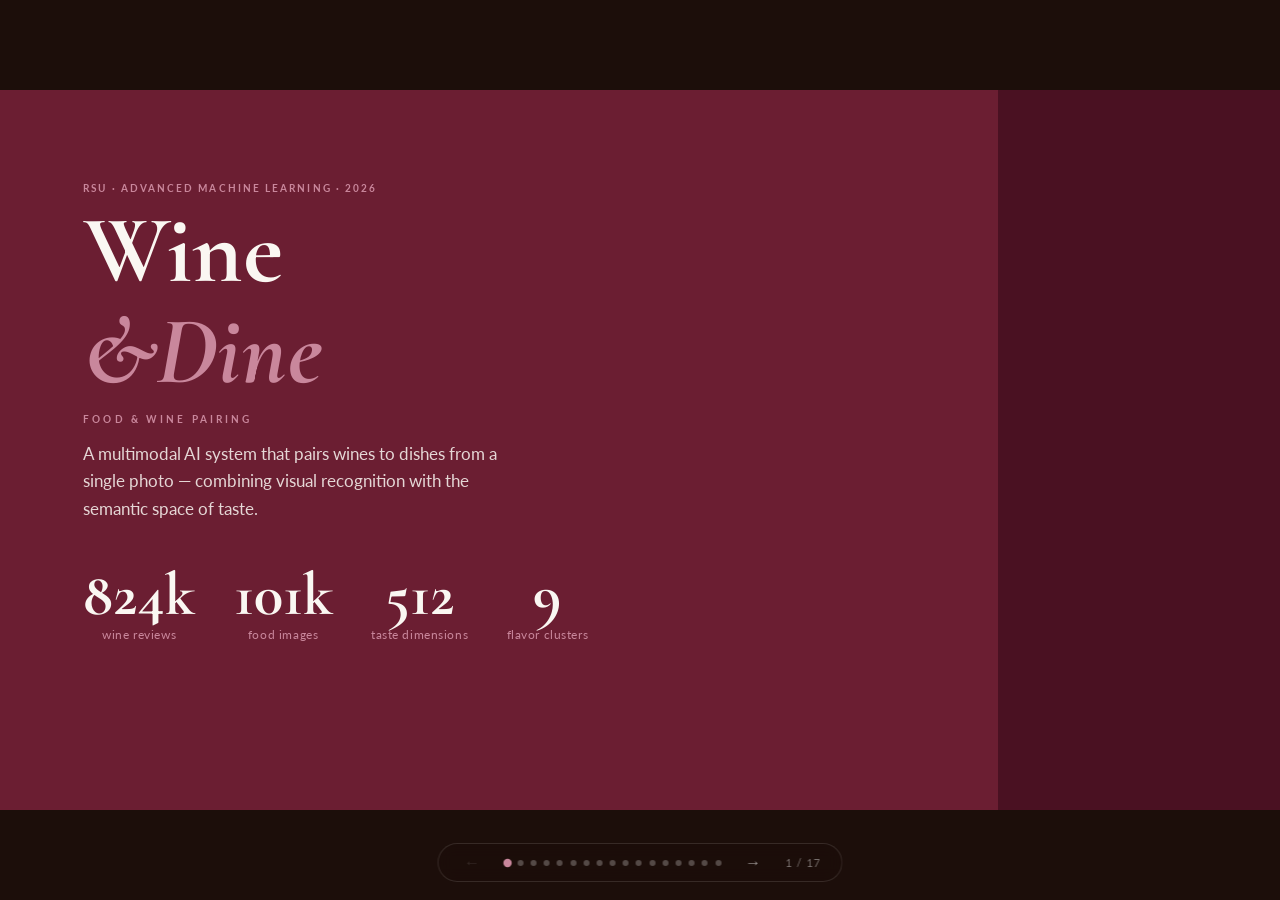
==== PPT/index.html @ 46371c9b "Slide 3: Food Flavor Table narrow bar on top, two main cards below" ====
<!DOCTYPE html>
<html lang="en">
<head>
<meta charset="UTF-8">
<meta name="viewport" content="width=device-width, initial-scale=1.0">
<title>Wine & Dine — RSU Advanced Machine Learning 2026</title>
<link rel="preconnect" href="https://fonts.googleapis.com">
<link href="https://fonts.googleapis.com/css2?family=Cormorant+Garamond:ital,wght@0,400;0,600;0,700;1,400;1,600&family=Cormorant+SC:wght@600&family=Lato:wght@300;400;700&display=swap" rel="stylesheet">
<style>
  *, *::before, *::after { box-sizing: border-box; margin: 0; padding: 0; }

  :root {
    --wine:      #6B1E32;
    --wine-mid:  #9B3A52;
    --wine-pale: #C9879C;
    --wine-deep: #4A1122;
    --cream:     #FAF7F2;
    --card:      #F0EBE4;
    --rule:      #DDD3CC;
    --dark-text: #1C0E0A;
    --muted:     #8C7B72;
    --light-text:#FAF7F2;
  }

  html, body {
    width: 100%; height: 100%; overflow: hidden;
    background: #1C0E0A;
    font-family: 'Lato', sans-serif;
  }

  /* ── DECK CONTAINER ─────────────────────────────────────────── */
  .deck {
    position: fixed;
    width: min(100vw, calc(100vh * 16 / 9));
    height: min(100vh, calc(100vw * 9 / 16));
    left: 50%;
    top: 50%;
    transform: translate(-50%, -50%);
    overflow: hidden;
    background: var(--cream);
  }

  /* ── SLIDES ─────────────────────────────────────────────────── */
  .slide {
    position: absolute;
    inset: 0;
    display: flex;
    flex-direction: column;
    justify-content: flex-start;
    padding: 4.5% 6.5% 10.5%;
    opacity: 0;
    transform: translateY(30px);
    transition: opacity 0.55s cubic-bezier(.4,0,.2,1), transform 0.55s cubic-bezier(.4,0,.2,1);
    pointer-events: none;
    overflow-x: hidden;
    overflow-y: auto;
    box-sizing: border-box;
  }

  /* Keep section breaks and cover-style slides vertically centered */
  #s0, #s4, #s7, #s11, #s12 { justify-content: center; }

  /* Hide scrollbars while preserving access to overflowing content */
  .slide::-webkit-scrollbar { width: 0; height: 0; }
  .slide { scrollbar-width: none; }
  .slide.active {
    opacity: 1;
    transform: translateY(0);
    pointer-events: auto;
  }
  .slide.exit {
    opacity: 0;
    transform: translateY(-30px);
    transition: opacity 0.35s ease, transform 0.35s ease;
  }

  .slide-light { background: var(--cream); }
  .slide-dark  { background: var(--wine); }
  .slide-deep  { background: var(--wine-deep); }

  /* ── OVERLINE ───────────────────────────────────────────────── */
  .overline {
    font-family: 'Lato', sans-serif;
    font-size: 0.65rem;
    font-weight: 700;
    letter-spacing: 0.2em;
    text-transform: uppercase;
    color: var(--wine-mid);
    margin-bottom: 0.7em;
  }
  .overline-dark { color: var(--wine-pale); }

  /* ── HEADINGS ───────────────────────────────────────────────── */
  .slide-title {
    font-family: 'Cormorant Garamond', serif;
    font-weight: 700;
    font-size: clamp(2rem, 4.5vw, 3.4rem);
    line-height: 1.15;
    color: var(--dark-text);
    margin-bottom: 0.5em;
  }
  .slide-title-light { color: var(--light-text); }

  .slide-title em {
    font-style: italic;
    color: var(--wine-mid);
  }
  .slide-title-light em { color: var(--wine-pale); }

  /* ── DIVIDER ────────────────────────────────────────────────── */
  .rule {
    width: 100%; height: 1px;
    background: var(--rule);
    margin: 0.8em 0 1.1em;
  }
  .rule-dark { background: rgba(255,255,255,.15); }

  /* ── BODY TEXT ──────────────────────────────────────────────── */
  .body-text {
    font-size: clamp(0.85rem, 1.4vw, 1.05rem);
    line-height: 1.65;
    color: var(--dark-text);
    max-width: 72ch;
  }
  .body-text-light { color: rgba(250,247,242,.85); }
  .body-muted { color: var(--muted); }

  /* ── CARD GRID ──────────────────────────────────────────────── */
  .grid-2 { display: grid; grid-template-columns: 1fr 1fr; gap: 1.5vw; margin-top: 1em; align-items: stretch; }
  .grid-3 { display: grid; grid-template-columns: 1fr 1fr 1fr; gap: 1.2vw; margin-top: 1em; align-items: stretch; }

  .card {
    background: var(--card);
    border: 1px solid var(--rule);
    border-radius: 4px;
    padding: 1.4em 1.5em;
    height: 100%;
  }
  .card-dark {
    background: rgba(255,255,255,.07);
    border: 1px solid rgba(255,255,255,.15);
    border-radius: 4px;
    padding: 1.4em 1.5em;
    height: 100%;
  }

  .card-label {
    font-family: 'Lato', sans-serif;
    font-size: 0.6rem;
    font-weight: 700;
    letter-spacing: 0.2em;
    text-transform: uppercase;
    color: var(--wine-mid);
    margin-bottom: 0.55em;
  }
  .card-label-dark { color: var(--wine-pale); }

  .card-heading {
    font-family: 'Cormorant Garamond', serif;
    font-size: clamp(1.1rem, 2vw, 1.5rem);
    font-weight: 600;
    color: var(--dark-text);
    line-height: 1.25;
    margin-bottom: 0.4em;
  }

  .card-body {
    font-size: clamp(0.78rem, 1.15vw, 0.92rem);
    color: var(--muted);
    line-height: 1.55;
  }

  /* ── BIG STATS ──────────────────────────────────────────────── */
  .stat-row { display: flex; gap: 3vw; margin-top: 1em; align-items: flex-start; }
  .stat-block { text-align: center; }
  .stat-num {
    font-family: 'Cormorant Garamond', serif;
    font-size: clamp(2rem, 5vw, 3.8rem);
    font-weight: 700;
    color: var(--wine);
    line-height: 1;
  }
  .stat-num-light { color: var(--light-text); }
  .stat-label {
    font-size: 0.72rem;
    color: var(--muted);
    margin-top: 0.25em;
    letter-spacing: 0.05em;
  }
  .stat-label-light { color: var(--wine-pale); }

  /* ── MODEL ROWS ─────────────────────────────────────────────── */
  .model-row {
    display: flex;
    align-items: center;
    gap: 1em;
    padding: 0.8em 1.2em;
    background: var(--card);
    border: 1px solid var(--rule);
    border-radius: 3px;
    margin-bottom: 0.5em;
  }
  .model-row.highlight {
    border-left: 3px solid var(--wine);
  }
  .model-name { font-size: 0.9rem; font-weight: 700; color: var(--dark-text); flex: 1; }
  .model-desc { font-size: 0.78rem; color: var(--muted); flex: 2; }
  .model-acc  {
    font-family: 'Cormorant Garamond', serif;
    font-size: 1.8rem;
    font-weight: 700;
    color: var(--muted);
    white-space: nowrap;
    min-width: 5rem;
    text-align: right;
  }
  .model-acc.good { color: var(--wine); }

  /* ── AXIS TABLE ─────────────────────────────────────────────── */
  .axis-table { width: 100%; border-collapse: collapse; margin-top: 0.8em; }
  .axis-table th {
    font-size: 0.6rem; font-weight: 700;
    letter-spacing: 0.18em; text-transform: uppercase;
    color: var(--muted); text-align: left;
    padding: 0 0.8em 0.5em 0;
    border-bottom: 1px solid var(--rule);
  }
  .axis-table td {
    padding: 0.38em 0.8em 0.38em 0;
    font-size: clamp(0.72rem, 1.1vw, 0.85rem);
    border-bottom: 1px solid rgba(221,211,204,.4);
    vertical-align: middle;
    color: var(--dark-text);
  }
  .axis-table td.code { font-weight: 700; color: var(--wine); font-family: 'Cormorant Garamond', serif; font-size: 1rem; }
  .axis-table td.cluster { color: var(--dark-text); }
  .axis-table td.adj { font-style: italic; color: var(--muted); }
  .axis-table td.desc { color: var(--muted); }

  /* ── FAILED APPROACHES ──────────────────────────────────────── */
  .fails-grid { display: grid; grid-template-columns: 1fr 1fr; gap: 0.6em 2em; margin-top: 1em; }
  .fail-item { display: flex; gap: 0.7em; align-items: flex-start; }
  .fail-num {
    flex-shrink: 0;
    width: 1.4em; height: 1.4em;
    border: 1px solid var(--rule);
    border-radius: 2px;
    display: flex; align-items: center; justify-content: center;
    font-size: 0.7rem; font-weight: 700;
    color: var(--wine-mid);
  }
  .fail-text .fail-title { font-size: 0.85rem; font-weight: 700; color: var(--dark-text); }
  .fail-text .fail-desc  { font-size: 0.75rem; color: var(--muted); line-height: 1.45; margin-top: 0.1em; }

  /* ── PIPELINE ───────────────────────────────────────────────── */
  .pipeline { display: flex; align-items: center; gap: 0; margin-top: 1.2em; flex-wrap: wrap; }
  .pipe-step {
    background: var(--card);
    border: 1px solid var(--rule);
    border-radius: 3px;
    padding: 0.75em 1em;
    text-align: center;
    flex: 1;
    min-width: 0;
  }
  .pipe-step .ps-label {
    font-size: 0.58rem; font-weight: 700; letter-spacing: 0.15em;
    text-transform: uppercase; color: var(--wine-mid);
    margin-bottom: 0.3em;
  }
  .pipe-step .ps-name {
    font-family: 'Cormorant Garamond', serif;
    font-size: clamp(0.85rem, 1.5vw, 1.1rem);
    font-weight: 600;
    color: var(--dark-text);
    line-height: 1.25;
  }
  .pipe-step .ps-detail {
    font-size: 0.68rem; color: var(--muted); margin-top: 0.25em; line-height: 1.4;
  }
  .pipe-arrow {
    flex-shrink: 0;
    color: var(--wine);
    font-size: 1.2rem;
    padding: 0 0.4em;
    opacity: 0.6;
  }

  /* ── RESULTS ────────────────────────────────────────────────── */
  .results-grid {
    display: grid;
    grid-template-columns: repeat(4, 1fr);
    gap: 1.2vw;
    margin-top: 1em;
  }
  .result-card {
    background: rgba(255,255,255,.07);
    border: 1px solid rgba(255,255,255,.15);
    border-radius: 4px;
    padding: 1.2em 1em;
    text-align: center;
  }
  .result-card .rc-num {
    font-family: 'Cormorant Garamond', serif;
    font-size: clamp(2rem, 4vw, 3rem);
    font-weight: 700;
    color: var(--light-text);
    line-height: 1;
  }
  .result-card .rc-label {
    font-size: 0.72rem;
    color: var(--wine-pale);
    margin-top: 0.4em;
    line-height: 1.4;
  }

  /* ── QUOTE ──────────────────────────────────────────────────── */
  .pull-quote {
    font-family: 'Cormorant Garamond', serif;
    font-size: clamp(1.4rem, 2.5vw, 2rem);
    font-weight: 400;
    font-style: italic;
    line-height: 1.45;
    color: var(--light-text);
    max-width: 32ch;
    margin-top: 1.2em;
  }
  .pull-quote span { color: var(--wine-pale); }

  /* ── NAV ────────────────────────────────────────────────────── */
  .nav {
    position: absolute;
    bottom: 2%;
    left: 50%;
    transform: translateX(-50%);
    display: flex;
    align-items: center;
    gap: 1.2em;
    z-index: 100;
    background: rgba(28,14,10,.55);
    backdrop-filter: blur(8px);
    border: 1px solid rgba(255,255,255,.12);
    border-radius: 40px;
    padding: 0.55em 1.3em;
  }
  .nav button {
    background: none; border: none; cursor: pointer;
    color: rgba(255,255,255,.55);
    font-size: 1rem; line-height: 1;
    transition: color 0.2s;
    padding: 0.1em 0.3em;
  }
  .nav button:hover { color: var(--wine-pale); }
  .nav button:disabled { opacity: 0.2; cursor: default; }

  .nav-dots { display: flex; gap: 0.45em; }
  .nav-dot {
    width: 6px; height: 6px;
    border-radius: 50%;
    background: rgba(255,255,255,.25);
    transition: background 0.3s, transform 0.3s;
    cursor: pointer;
  }
  .nav-dot.active {
    background: var(--wine-pale);
    transform: scale(1.4);
  }

  .slide-counter {
    font-family: 'Lato', sans-serif;
    font-size: 0.68rem;
    color: rgba(255,255,255,.4);
    letter-spacing: 0.1em;
    min-width: 3em;
    text-align: center;
  }

  /* ── COVER DECORATIONS ──────────────────────────────────────── */
  .cover-deco {
    position: absolute;
    top: 0; right: 0;
    width: 22%;
    height: 100%;
    background: var(--wine-deep);
    z-index: 0;
  }
  .cover-content { position: relative; z-index: 1; }


  .section-break {
    position: absolute;
    left: 0; top: 0;
    width: 4px;
    height: 100%;
    background: var(--wine-pale);
    opacity: 0.4;
  }

  /* ── COLLAPSE VIZ ───────────────────────────────────────────── */
  .collapse-viz {
    display: flex;
    align-items: flex-end;
    gap: 3px;
    height: 3.5em;
    margin-top: 0.6em;
  }
  .collapse-bar {
    width: 12px;
    background: var(--rule);
    border-radius: 2px 2px 0 0;
    transition: height 0.5s ease;
  }
  .collapse-bar.same { background: var(--wine); height: 100%; }

  /* ── UTILITY ────────────────────────────────────────────────── */
  .flex-row  { display: flex; gap: 2vw; align-items: flex-start; }
  .col-half  { flex: 1; min-width: 0; }
  .col-wide  { flex: 1.4; min-width: 0; }
  .col-narrow{ flex: 0.8; min-width: 0; }
  .v-divider { width: 1px; background: var(--rule); align-self: stretch; flex-shrink: 0; }
  .mt-sm { margin-top: 0.5em; }
  .mt-md { margin-top: 1em; }
  .italic { font-style: italic; }
  .wine-text { color: var(--wine); }
  .wine-text-pale { color: var(--wine-pale); }

  /* ── ATTENTION HIGHLIGHT (for heatmap slide) ─────────────────── */
  .attention-demo {
    font-family: 'Cormorant Garamond', serif;
    font-size: clamp(1rem, 1.8vw, 1.35rem);
    line-height: 2;
    margin-top: 0.8em;
  }
  .attn-word {
    display: inline-block;
    padding: 0.1em 0.3em;
    border-radius: 2px;
    margin: 0 1px;
  }
  .attn-high  { background: rgba(107,30,50,.22); color: var(--wine); font-weight: 700; }
  .attn-mid   { background: rgba(107,30,50,.1);  color: var(--dark-text); }
  .attn-low   { color: var(--muted); }
</style>
</head>
<body>
<div class="deck" id="deck">

  <!-- ── SECTION INDICATOR ─────────────────────────────────────── -->
  <!-- ─────────────────────────────────────────────────────────── -->
  <!-- SLIDE 1: COVER -->
  <!-- ─────────────────────────────────────────────────────────── -->
  <div class="slide slide-dark active" id="s0">
    <div class="cover-deco"></div>
    <div class="cover-content">
      <div class="overline overline-dark">RSU · Advanced Machine Learning · 2026</div>
      <div class="slide-title slide-title-light" style="font-size:clamp(3rem,8vw,6rem); margin-bottom:0; line-height:1.05;">
        Wine<br><em>&amp;Dine</em>
      </div>
      <div class="overline overline-dark" style="letter-spacing:.3em; margin-top:1em; margin-bottom:1.4em;">
        FOOD &amp; WINE PAIRING
      </div>
      <p class="body-text body-text-light" style="max-width:45ch; font-size:clamp(.9rem,1.4vw,1.05rem); margin-bottom:2.5em;">
        A multimodal AI system that pairs wines to dishes from a single photo — combining visual recognition with the semantic space of taste.
      </p>
      <div class="stat-row" style="margin-top:0;">
        <div class="stat-block">
          <div class="stat-num stat-num-light">824k</div>
          <div class="stat-label stat-label-light">wine reviews</div>
        </div>
        <div class="stat-block">
          <div class="stat-num stat-num-light">101k</div>
          <div class="stat-label stat-label-light">food images</div>
        </div>
        <div class="stat-block">
          <div class="stat-num stat-num-light">512</div>
          <div class="stat-label stat-label-light">taste dimensions</div>
        </div>
        <div class="stat-block">
          <div class="stat-num stat-num-light">9</div>
          <div class="stat-label stat-label-light">flavor clusters</div>
        </div>
      </div>
    </div>
  </div>

  <!-- ─────────────────────────────────────────────────────────── -->
  <!-- SLIDE 2: THE PROBLEM -->
  <!-- ─────────────────────────────────────────────────────────── -->
  <div class="slide slide-light" id="s1">
    <div class="overline">01 · The Problem</div>
    <div class="slide-title" style="font-size:clamp(2.2rem,5vw,3.6rem); margin-bottom:0.6em;">You know what you're eating.<br><em>But what do you drink with it?</em></div>
    <div class="rule"></div>
    <p class="body-text" style="margin-bottom:1.8em; max-width:72ch; font-size:clamp(0.95rem,1.55vw,1.15rem);">
      You're at a restaurant. There's a dish you love. The wine list has forty options and none of them mean anything to you. You pick something vaguely familiar, hope for the best, and move on.
    </p>
    <div class="grid-3" style="max-width:1050px; gap:1.6vw;">
      <div class="card">
        <div class="card-label">The situation</div>
        <div class="card-heading" style="font-size:clamp(1rem,1.8vw,1.3rem); margin:.3em 0 .7em; color:var(--dark-text);">Wine pairing feels like a skill you either have — or don't.</div>
        <p class="card-body" style="margin-top:.7em; font-size:clamp(0.82rem,1.3vw,0.98rem);">Most people don't feel confident choosing wine to match food. The knowledge gap is real, and it's intimidating.</p>
      </div>
      <div class="card">
        <div class="card-label">The current options</div>
        <div class="card-heading" style="font-size:clamp(1rem,1.8vw,1.3rem); margin:.3em 0 .7em; color:var(--dark-text);">Ask the sommelier. Google it. Or just order the house wine.</div>
        <p class="card-body" style="margin-top:.7em; font-size:clamp(0.82rem,1.3vw,0.98rem);">None of these start from what actually matters — what the food tastes like, right now, on your plate.</p>
      </div>
      <div class="card" style="border-left:2px solid var(--wine);">
        <div class="card-label" style="color:var(--wine);">The idea</div>
        <div class="card-heading" style="font-size:clamp(1rem,1.8vw,1.3rem); margin:.3em 0 .7em; color:var(--dark-text);">What if the only thing you needed was a photo?</div>
        <p class="card-body" style="margin-top:.7em; font-size:clamp(0.82rem,1.3vw,0.98rem);">Wine &amp; Dine removes the gap entirely. Photograph your dish. The system does the rest — no wine knowledge required.</p>
      </div>
    </div>
  </div>

  <!-- ─────────────────────────────────────────────────────────── -->
  <!-- SLIDE 3: THE DATASETS -->
  <!-- ─────────────────────────────────────────────────────────── -->
  <div class="slide slide-light" id="s2" style="justify-content:center; padding:5% 7%;">
    <div class="overline">02 · The Data</div>
    <div class="slide-title" style="font-size:clamp(1.9rem,3.4vw,2.8rem); margin-bottom:0.5em;">Three datasets — two sourced, one built.</div>
    <div class="rule" style="margin:0 0 1.2em;"></div>

    <!-- Food Flavor Table — narrow, full width, compact -->
    <div style="display:flex; align-items:center; gap:2.5em; padding:.75em 1.6em; margin-bottom:1.4em; background:linear-gradient(135deg, rgba(107,30,50,.06) 0%, var(--card) 100%); border-left:3px solid var(--wine); border-radius:2px; box-shadow:0 1px 5px rgba(28,14,10,.06);">
      <div style="flex-shrink:0;">
        <div class="card-label">Constructed · LLM-generated</div>
        <div style="font-family:'Cormorant Garamond',serif; font-size:clamp(1rem,1.6vw,1.15rem); font-weight:600; color:var(--dark-text); margin:.15em 0 .5em;">Food Flavor Table</div>
        <div style="display:flex; gap:2em;">
          <div class="stat-block"><div class="stat-num" style="font-size:clamp(1.6rem,2.4vw,2rem); color:var(--wine);">101</div><div class="stat-label">food entries</div></div>
          <div class="stat-block"><div class="stat-num" style="font-size:clamp(1.6rem,2.4vw,2rem); color:var(--wine);">3</div><div class="stat-label">descriptions each</div></div>
        </div>
      </div>
      <div style="width:1px; background:var(--rule); align-self:stretch; flex-shrink:0;"></div>
      <p class="card-body" style="font-size:clamp(0.82rem,1.2vw,0.95rem); line-height:1.6; margin:0;">For each food: its dominant taste, underlying hidden notes, and a contrasting pairing suggestion — written in sensory language matching wine review vocabulary.</p>
    </div>

    <!-- Two main dataset cards -->
    <div style="display:grid; grid-template-columns:1fr 1fr; gap:1.4em;">
      <div class="card" style="padding:1.6em 1.8em; display:flex; flex-direction:column; gap:.6em; background:linear-gradient(135deg, var(--card) 0%, rgba(240,235,228,.5) 100%); box-shadow:0 2px 8px rgba(28,14,10,.08);">
        <div class="card-label">Food-101</div>
        <div class="card-heading" style="font-size:clamp(1rem,1.7vw,1.2rem);">101 food categories · 1,000 images each</div>
        <div style="display:flex; gap:2.2em;">
          <div class="stat-block"><div class="stat-num" style="font-size:clamp(1.8rem,2.8vw,2.2rem); color:var(--wine);">101k</div><div class="stat-label">images</div></div>
          <div class="stat-block"><div class="stat-num" style="font-size:clamp(1.8rem,2.8vw,2.2rem); color:var(--wine);">101</div><div class="stat-label">classes</div></div>
          <div class="stat-block"><div class="stat-num" style="font-size:clamp(1.8rem,2.8vw,2.2rem); color:var(--wine);">1k</div><div class="stat-label">per class</div></div>
        </div>
        <p class="card-body" style="font-size:clamp(0.82rem,1.2vw,0.95rem);">Real food photographs — pizza, sushi, cheesecake, dumplings. Perfectly balanced, well-established benchmark.</p>
      </div>
      <div class="card" style="padding:1.6em 1.8em; display:flex; flex-direction:column; gap:.6em; background:linear-gradient(135deg, var(--card) 0%, rgba(240,235,228,.5) 100%); box-shadow:0 2px 8px rgba(28,14,10,.08);">
        <div class="card-label">WineSensed · NeurIPS 2023 · Vivino</div>
        <div class="card-heading" style="font-size:clamp(1rem,1.7vw,1.2rem);">824,000 real wine reviews</div>
        <div style="display:flex; gap:2.2em;">
          <div class="stat-block"><div class="stat-num" style="font-size:clamp(1.8rem,2.8vw,2.2rem); color:var(--wine);">824k</div><div class="stat-label">reviews</div></div>
          <div class="stat-block"><div class="stat-num" style="font-size:clamp(1.8rem,2.8vw,2.2rem); color:var(--wine);">357</div><div class="stat-label">MB</div></div>
          <div class="stat-block"><div class="stat-num" style="font-size:clamp(1.8rem,2.8vw,2.2rem); color:var(--wine);">15</div><div class="stat-label">grapes</div></div>
        </div>
        <p class="card-body" style="font-size:clamp(0.82rem,1.2vw,0.95rem);">Tasting notes by real Vivino users. Each review includes grape variety, wine name, country, and rating.</p>
      </div>
    </div>
  </div>


  <!-- ─────────────────────────────────────────────────────────── -->
  <!-- SLIDE 4a: EDA PART 1 -->
  <!-- ─────────────────────────────────────────────────────────── -->
  <div class="slide slide-light" id="s3-eda" style="justify-content:flex-start; padding-top:5%;">
    <div class="overline">03 · Exploratory Data Analysis</div>
    <div class="slide-title" style="font-size:clamp(1.6rem,2.8vw,2.2rem); margin-bottom:.2em;">What the reviews revealed — part 1.</div>
    <div class="rule" style="margin-bottom:.6em;"></div>
    <p style="font-size:.72rem; color:var(--muted); font-style:italic; margin-bottom:.7em; max-width:1100px;">Food-101 — no surprises. Perfectly balanced, 1,000 images per class. Nothing required us to change approach.</p>

    <div style="display:grid; grid-template-columns:1fr 1fr; gap:.8em; max-width:1100px; flex:1;">

      <div onclick="openModal('modal-imbalance')" style="cursor:pointer; background:var(--card); border:1px solid var(--rule); border-radius:4px; padding:.8em 1.1em; transition:box-shadow .2s, border-color .2s; position:relative; display:flex; flex-direction:column;" onmouseenter="this.style.boxShadow='0 4px 18px rgba(107,30,50,.15)'; this.style.borderColor='var(--wine-pale)';" onmouseleave="this.style.boxShadow=''; this.style.borderColor='var(--rule)';">
        <div style="font-size:.56rem; font-weight:700; letter-spacing:.16em; text-transform:uppercase; color:var(--wine-mid); margin-bottom:.45em;">Some grapes dominate the dataset</div>
        <div style="display:flex; align-items:flex-end; gap:4px; flex:1; padding-top:1.2em;">
          <div style="flex:1; background:var(--wine); height:100%; border-radius:2px 2px 0 0;"></div>
          <div style="flex:1; background:var(--wine); height:85%; border-radius:2px 2px 0 0; opacity:.88;"></div>
          <div style="flex:1; background:var(--wine); height:60%; border-radius:2px 2px 0 0; opacity:.72;"></div>
          <div style="flex:1; background:var(--wine); height:48%; border-radius:2px 2px 0 0; opacity:.60;"></div>
          <div style="flex:1; background:var(--wine); height:38%; border-radius:2px 2px 0 0; opacity:.50;"></div>
          <div style="flex:1; background:var(--wine); height:29%; border-radius:2px 2px 0 0; opacity:.42;"></div>
          <div style="flex:1; background:var(--wine); height:22%; border-radius:2px 2px 0 0; opacity:.35;"></div>
          <div style="flex:1; background:var(--wine); height:16%; border-radius:2px 2px 0 0; opacity:.28;"></div>
          <div style="flex:1; background:var(--wine); height:12%; border-radius:2px 2px 0 0; opacity:.23;"></div>
          <div style="flex:1; background:var(--wine); height:8%;  border-radius:2px 2px 0 0; opacity:.20;"></div>
          <div style="flex:1; background:var(--wine); height:6%;  border-radius:2px 2px 0 0; opacity:.17;"></div>
          <div style="flex:1; background:var(--wine); height:4%;  border-radius:2px 2px 0 0; opacity:.15;"></div>
          <div style="flex:1; background:var(--wine); height:3%;  border-radius:2px 2px 0 0; opacity:.13;"></div>
          <div style="flex:1; background:var(--wine); height:2%;  border-radius:2px 2px 0 0; opacity:.11;"></div>
          <div style="flex:1; background:var(--wine); height:1.5%;border-radius:2px 2px 0 0; opacity:.09;"></div>
        </div>
        <div style="display:flex; justify-content:space-between; margin-top:.3em; margin-bottom:.3em;"><span style="font-size:.6rem; color:var(--muted);">Cab. Sauvignon</span><span style="font-size:.6rem; color:var(--muted);">15 varieties</span><span style="font-size:.6rem; color:var(--muted);">Viognier</span></div>
        <p style="font-size:.72rem; color:var(--muted); line-height:1.4; padding-bottom:1.2em;">Imbalance ratio over 3x — corrected with weighted loss during training.</p>
        <div style="position:absolute; bottom:.5em; right:.8em; font-size:.56rem; color:var(--wine-pale); font-weight:700;">↗ expand</div>
      </div>

      <div onclick="openModal('modal-wordcloud')" style="cursor:pointer; background:var(--card); border:1px solid var(--rule); border-radius:4px; padding:.8em 1.1em; transition:box-shadow .2s, border-color .2s; position:relative; display:flex; flex-direction:column;" onmouseenter="this.style.boxShadow='0 4px 18px rgba(107,30,50,.15)'; this.style.borderColor='var(--wine-pale)';" onmouseleave="this.style.boxShadow=''; this.style.borderColor='var(--rule)';">
        <div style="font-size:.56rem; font-weight:700; letter-spacing:.16em; text-transform:uppercase; color:var(--wine-mid); margin-bottom:.45em;">Each grape has its own taste vocabulary</div>
        <div style="display:grid; grid-template-columns:1fr 1fr; gap:.5em; flex:1;">
          <div style="background:var(--cream); border-radius:3px; padding:.55em .75em; overflow:hidden;">
            <div style="font-size:.52rem; font-weight:700; letter-spacing:.1em; color:var(--wine-mid); margin-bottom:.25em;">PINOT NOIR</div>
            <div style="font-family:'Cormorant Garamond',serif; display:flex; flex-wrap:wrap; align-content:space-between; gap:.1em .25em; height:calc(100% - 1.2em);">
              <span style="font-size:1.35rem;font-weight:700;color:#6B1E32;">cherry </span><span style="font-size:.72rem;color:#8C7B72;">silk </span><span style="font-size:1.1rem;font-weight:600;color:#9B3A52;">raspberry </span><span style="font-size:.65rem;color:#8C7B72;">earthy </span><span style="font-size:.88rem;color:#1C0E0A;">violet </span><span style="font-size:.6rem;color:#C9879C;">delicate </span><span style="font-size:.75rem;color:#1C0E0A;">strawberry </span><span style="font-size:.58rem;color:#8C7B72;">silky </span><span style="font-size:.68rem;color:#9B3A52;">spice </span><span style="font-size:.58rem;color:#8C7B72;">terroir</span>
            </div>
          </div>
          <div style="background:var(--cream); border-radius:3px; padding:.55em .75em; overflow:hidden;">
            <div style="font-size:.52rem; font-weight:700; letter-spacing:.1em; color:var(--wine-mid); margin-bottom:.25em;">CAB. SAUVIGNON</div>
            <div style="font-family:'Cormorant Garamond',serif; display:flex; flex-wrap:wrap; align-content:space-between; gap:.1em .25em; height:calc(100% - 1.2em);">
              <span style="font-size:1.35rem;font-weight:700;color:#6B1E32;">cassis </span><span style="font-size:.72rem;color:#8C7B72;">cedar </span><span style="font-size:1.1rem;font-weight:600;color:#1C0E0A;">tannin </span><span style="font-size:.65rem;color:#8C7B72;">firm </span><span style="font-size:.88rem;color:#9B3A52;">plum </span><span style="font-size:.6rem;color:#8C7B72;">tobacco </span><span style="font-size:.75rem;color:#6B1E32;">blackcurrant </span><span style="font-size:.58rem;color:#8C7B72;">bold </span><span style="font-size:.68rem;color:#1C0E0A;">graphite </span><span style="font-size:.58rem;color:#8C7B72;">grip</span>
            </div>
          </div>
          <div style="background:var(--cream); border-radius:3px; padding:.55em .75em; overflow:hidden;">
            <div style="font-size:.52rem; font-weight:700; letter-spacing:.1em; color:var(--wine-mid); margin-bottom:.25em;">CHARDONNAY</div>
            <div style="font-family:'Cormorant Garamond',serif; display:flex; flex-wrap:wrap; align-content:space-between; gap:.1em .25em; height:calc(100% - 1.2em);">
              <span style="font-size:1.35rem;font-weight:700;color:#6B1E32;">butter </span><span style="font-size:.72rem;color:#8C7B72;">oak </span><span style="font-size:1.1rem;font-weight:600;color:#9B3A52;">vanilla </span><span style="font-size:.65rem;color:#8C7B72;">apple </span><span style="font-size:.88rem;color:#1C0E0A;">tropical </span><span style="font-size:.6rem;color:#8C7B72;">creamy </span><span style="font-size:.75rem;color:#6B1E32;">citrus </span><span style="font-size:.58rem;color:#8C7B72;">toasty </span><span style="font-size:.68rem;color:#1C0E0A;">melon </span><span style="font-size:.58rem;color:#8C7B72;">brioche</span>
            </div>
          </div>
          <div style="background:var(--cream); border-radius:3px; padding:.55em .75em; overflow:hidden;">
            <div style="font-size:.52rem; font-weight:700; letter-spacing:.1em; color:var(--wine-mid); margin-bottom:.25em;">RIESLING</div>
            <div style="font-family:'Cormorant Garamond',serif; display:flex; flex-wrap:wrap; align-content:space-between; gap:.1em .25em; height:calc(100% - 1.2em);">
              <span style="font-size:1.35rem;font-weight:700;color:#6B1E32;">petrol </span><span style="font-size:.72rem;color:#8C7B72;">lime </span><span style="font-size:1.1rem;font-weight:600;color:#1C0E0A;">mineral </span><span style="font-size:.65rem;color:#8C7B72;">honey </span><span style="font-size:.88rem;color:#9B3A52;">floral </span><span style="font-size:.6rem;color:#8C7B72;">slate </span><span style="font-size:.75rem;color:#6B1E32;">apricot </span><span style="font-size:.58rem;color:#8C7B72;">racy </span><span style="font-size:.68rem;color:#1C0E0A;">off-dry </span><span style="font-size:.58rem;color:#8C7B72;">crisp</span>
            </div>
          </div>
        </div>
        <p style="font-size:.72rem; color:var(--muted); line-height:1.4; margin-top:.5em; padding-bottom:1.2em;">Consistent sensory vocabulary across 824k reviews — learnable patterns.</p>
        <div style="position:absolute; bottom:.5em; right:.8em; font-size:.56rem; color:var(--wine-pale); font-weight:700;">↗ expand</div>
      </div>

    </div>
  </div>

  <!-- ─────────────────────────────────────────────────────────── -->
  <!-- SLIDE 4b: EDA PART 2 -->
  <!-- ─────────────────────────────────────────────────────────── -->
  <div class="slide slide-light" id="s3-eda2" style="justify-content:flex-start; padding-top:5%;">
    <div class="overline">03 · Exploratory Data Analysis</div>
    <div class="slide-title" style="font-size:clamp(1.6rem,2.8vw,2.2rem); margin-bottom:.2em;">What the reviews revealed — part 2.</div>
    <div class="rule" style="margin-bottom:.6em;"></div>

    <div style="display:grid; grid-template-columns:1fr 1fr; gap:.8em; max-width:1100px; flex:1;">

      <div onclick="openModal('modal-length')" style="cursor:pointer; background:var(--card); border:1px solid var(--rule); border-radius:4px; padding:.8em 1.1em; transition:box-shadow .2s, border-color .2s; position:relative; display:flex; flex-direction:column;" onmouseenter="this.style.boxShadow='0 4px 18px rgba(107,30,50,.15)'; this.style.borderColor='var(--wine-pale)';" onmouseleave="this.style.boxShadow=''; this.style.borderColor='var(--rule)';">
        <div style="font-size:.56rem; font-weight:700; letter-spacing:.16em; text-transform:uppercase; color:var(--wine-mid); margin-bottom:.45em;">How long are the reviews?</div>
        <div style="display:flex; align-items:flex-end; gap:5px; flex:1; padding-top:1.2em;">
          <div style="flex:1; background:var(--rule); height:8%;  border-radius:2px 2px 0 0;"></div>
          <div style="flex:1; background:var(--rule); height:22%; border-radius:2px 2px 0 0;"></div>
          <div style="flex:1; background:var(--rule); height:55%; border-radius:2px 2px 0 0;"></div>
          <div style="flex:1; background:var(--wine); height:100%; border-radius:2px 2px 0 0; position:relative;"><span style="position:absolute; top:-1.3em; left:50%; transform:translateX(-50%); font-size:.6rem; font-weight:700; color:var(--wine); white-space:nowrap;">most</span></div>
          <div style="flex:1; background:var(--wine); height:85%; border-radius:2px 2px 0 0; opacity:.82;"></div>
          <div style="flex:1; background:var(--wine); height:58%; border-radius:2px 2px 0 0; opacity:.62; position:relative;"><span style="position:absolute; top:-1.3em; right:0; font-size:.6rem; color:var(--wine-mid); white-space:nowrap; font-weight:700;">cap</span></div>
          <div style="flex:1; background:var(--rule); height:28%; border-radius:2px 2px 0 0;"></div>
          <div style="flex:1; background:var(--rule); height:13%; border-radius:2px 2px 0 0;"></div>
          <div style="flex:1; background:var(--rule); height:5%;  border-radius:2px 2px 0 0;"></div>
        </div>
        <div style="display:flex; justify-content:space-between; margin-top:.35em; margin-bottom:.35em;"><span style="font-size:.6rem; color:var(--muted);">&lt;10 words</span><span style="font-size:.6rem; color:var(--muted);">number of words →</span><span style="font-size:.6rem; color:var(--muted);">&gt;200 words</span></div>
        <p style="font-size:.72rem; color:var(--muted); line-height:1.4; padding-bottom:1.2em;">Most reviews are 20–80 words. Cap at 95th percentile — only 5% trimmed. Used across all text models.</p>
        <div style="position:absolute; bottom:.5em; right:.8em; font-size:.56rem; color:var(--wine-pale); font-weight:700;">↗ expand</div>
      </div>

      <div onclick="openModal('modal-rating')" style="cursor:pointer; background:var(--card); border:1px solid var(--rule); border-radius:4px; padding:.8em 1.1em; transition:box-shadow .2s, border-color .2s; position:relative; display:flex; flex-direction:column;" onmouseenter="this.style.boxShadow='0 4px 18px rgba(107,30,50,.15)'; this.style.borderColor='var(--wine-pale)';" onmouseleave="this.style.boxShadow=''; this.style.borderColor='var(--rule)';">
        <div style="font-size:.56rem; font-weight:700; letter-spacing:.16em; text-transform:uppercase; color:var(--wine-mid); margin-bottom:.45em;">Rating varies by grape</div>
        <div style="display:flex; flex-direction:column; justify-content:space-between; flex:1; padding-top:.4em;">
          <div style="display:flex; align-items:center; gap:.6em; min-width:0;"><span style="font-size:.75rem; color:var(--dark-text); width:7.5em; flex-shrink:0; text-align:right; font-weight:600;">Champagne</span><div style="flex:1; overflow:hidden; border-radius:3px; background:var(--rule); height:14px;"><div style="height:100%; background:var(--wine); width:92%; border-radius:3px;"></div></div></div>
          <div style="display:flex; align-items:center; gap:.6em; min-width:0;"><span style="font-size:.75rem; color:var(--dark-text); width:7.5em; flex-shrink:0; text-align:right; font-weight:600;">Pinot Noir</span><div style="flex:1; overflow:hidden; border-radius:3px; background:var(--rule); height:14px;"><div style="height:100%; background:var(--wine); opacity:.85; width:84%; border-radius:3px;"></div></div></div>
          <div style="display:flex; align-items:center; gap:.6em; min-width:0;"><span style="font-size:.75rem; color:var(--dark-text); width:7.5em; flex-shrink:0; text-align:right; font-weight:600;">Riesling</span><div style="flex:1; overflow:hidden; border-radius:3px; background:var(--rule); height:14px;"><div style="height:100%; background:var(--wine); opacity:.72; width:76%; border-radius:3px;"></div></div></div>
          <div style="display:flex; align-items:center; gap:.6em; min-width:0;"><span style="font-size:.75rem; color:var(--dark-text); width:7.5em; flex-shrink:0; text-align:right; font-weight:600;">Chardonnay</span><div style="flex:1; overflow:hidden; border-radius:3px; background:var(--rule); height:14px;"><div style="height:100%; background:var(--wine); opacity:.60; width:70%; border-radius:3px;"></div></div></div>
          <div style="display:flex; align-items:center; gap:.6em; min-width:0;"><span style="font-size:.75rem; color:var(--dark-text); width:7.5em; flex-shrink:0; text-align:right; font-weight:600;">Cab. Sauvignon</span><div style="flex:1; overflow:hidden; border-radius:3px; background:var(--rule); height:14px;"><div style="height:100%; background:var(--wine); opacity:.48; width:62%; border-radius:3px;"></div></div></div>
          <div style="display:flex; align-items:center; gap:.6em; min-width:0;"><span style="font-size:.75rem; color:var(--dark-text); width:7.5em; flex-shrink:0; text-align:right; font-weight:600;">Merlot</span><div style="flex:1; overflow:hidden; border-radius:3px; background:var(--rule); height:14px;"><div style="height:100%; background:var(--wine); opacity:.38; width:55%; border-radius:3px;"></div></div></div>
          <div style="display:flex; align-items:center; gap:.6em; min-width:0;"><span style="font-size:.75rem; color:var(--dark-text); width:7.5em; flex-shrink:0; text-align:right; font-weight:600;">Viognier</span><div style="flex:1; overflow:hidden; border-radius:3px; background:var(--rule); height:14px;"><div style="height:100%; background:var(--wine); opacity:.28; width:46%; border-radius:3px;"></div></div></div>
        </div>
        <p style="font-size:.72rem; color:var(--muted); line-height:1.4; margin-top:.5em; padding-bottom:1.2em;">Champagne and Pinot Noir rated highest — relevant when selecting wines for recommendation cards.</p>
        <div style="position:absolute; bottom:.5em; right:.8em; font-size:.56rem; color:var(--wine-pale); font-weight:700;">↗ expand</div>
      </div>

    </div>
  </div>

  <!-- ─────────────────────────────────────────────────────────── -->
  <!-- SLIDE 5: DATA PREPARATION -->
  <!-- ─────────────────────────────────────────────────────────── -->
  <div class="slide slide-light" id="s3">
    <div class="overline">03 · Data Preparation</div>
    <div class="slide-title" style="font-size:clamp(1.6rem,2.8vw,2.2rem);">Before training anything —<br><em>clean, split, freeze.</em></div>
    <div class="rule" style="margin:.3em 0 .7em;"></div>
    <div style="display:flex; gap:2.5em; max-width:1100px; align-items:flex-start;">

      <div style="flex:1; min-width:0;">
        <div class="card-label" style="margin-bottom:.6em;">Data Cleaning — WineSensed</div>
        <div style="display:flex; flex-direction:column; gap:.4em;">
          <div style="background:var(--card); border:1px solid var(--rule); border-radius:3px; padding:.55em .9em;">
            <div style="font-size:.78rem; font-weight:700; color:var(--dark-text);">Missing fields removed</div>
            <div style="font-size:.7rem; color:var(--muted);">Reviews with no text, grape, wine name, or rating — unusable for training</div>
          </div>
          <div style="background:var(--card); border:1px solid var(--rule); border-radius:3px; padding:.55em .9em;">
            <div style="font-size:.78rem; font-weight:700; color:var(--dark-text);">Zero-rated entries dropped</div>
            <div style="font-size:.7rem; color:var(--muted);">Vivino encodes "not yet rated" as 0.0 — not a real score</div>
          </div>
          <div style="background:var(--card); border:1px solid var(--rule); border-radius:3px; padding:.55em .9em;">
            <div style="font-size:.78rem; font-weight:700; color:var(--dark-text);">Short reviews removed</div>
            <div style="font-size:.7rem; color:var(--muted);">Fewer than 5 words carry no meaningful signal for the model</div>
          </div>
          <div style="background:var(--card); border:1px solid var(--rule); border-radius:3px; padding:.55em .9em;">
            <div style="font-size:.78rem; font-weight:700; color:var(--dark-text);">Non-English filtered out</div>
            <div style="font-size:.7rem; color:var(--muted);">Non-Latin script produces near-zero vectors in a model trained on English</div>
          </div>
          <div style="background:var(--card); border:1px solid var(--rule); border-radius:3px; padding:.55em .9em;">
            <div style="font-size:.78rem; font-weight:700; color:var(--dark-text);">Duplicates removed</div>
            <div style="font-size:.7rem; color:var(--muted);">Vivino reattaches the same note to multiple vintages — biases class distribution</div>
          </div>
        </div>
        <p style="font-size:.68rem; color:var(--muted); font-style:italic; margin-top:.5em;">Food-101 required no cleaning — curated benchmark, no missing labels.</p>
      </div>

      <div style="width:1px; background:var(--rule); align-self:stretch; flex-shrink:0;"></div>

      <div style="flex:1; min-width:0;">
        <div class="card-label" style="margin-bottom:.6em;">Train / Validate / Test Split</div>
        <div style="background:var(--card); border:1px solid var(--rule); border-radius:3px; padding:.9em 1.1em; margin-bottom:.7em;">
          <div style="display:flex; gap:2em; margin-bottom:.5em;">
            <div class="stat-block"><div class="stat-num" style="font-size:1.8rem;">70%</div><div class="stat-label">train</div></div>
            <div class="stat-block"><div class="stat-num" style="font-size:1.8rem;">15%</div><div class="stat-label">validate</div></div>
            <div class="stat-block"><div class="stat-num" style="font-size:1.8rem;">15%</div><div class="stat-label">test</div></div>
          </div>
          <p class="card-body">Stratified split — every portion preserves the same class proportions. Applied to both datasets independently.</p>
        </div>
        <div style="background:var(--card); border:1px solid var(--rule); border-left:2px solid var(--wine); border-radius:3px; padding:.8em 1em;">
          <div class="card-label" style="margin-bottom:.3em;">Why split before EDA?</div>
          <p class="card-body">EDA was run on training data only. Computing statistics on the full dataset would let test-set information quietly influence architecture decisions — a subtle but real form of data leakage.</p>
        </div>
      </div>

    </div>
  </div>

  <!-- ─────────────────────────────────────────────────────────── -->
  <!-- SLIDE 5a: IMAGE PROCESSING MODEL -->
  <!-- ─────────────────────────────────────────────────────────── -->
  <div class="slide slide-light" id="s4-models">
    <div class="overline">04 · The Models — Image Processing</div>
    <div class="slide-title">Teaching a model to see food.<br><em>From scratch to transfer learning.</em></div>
    <div class="rule"></div>

    <div style="max-width:900px;">

      <!-- Baseline -->
      <div class="model-row" style="margin-bottom:.5em;">
        <div style="flex:1;">
          <div class="model-name">CNN from scratch</div>
          <div class="model-desc" style="margin-top:.25em;">Custom convolutional architecture trained from random weight initialisation on Food-101. 101 classes, 101k images.</div>
        </div>
        <div style="text-align:right; flex-shrink:0; padding-left:1.5em;">
          <div style="font-family:'Cormorant Garamond',serif; font-size:3rem; font-weight:700; color:var(--muted); line-height:1;">48.0%</div>
          <div style="font-size:.7rem; color:var(--muted);">top-1 accuracy</div>
        </div>
      </div>

      <div style="display:flex; align-items:center; gap:1em; margin:.4em 0 .6em; padding-left:1em;">
        <div style="width:1px; height:2em; background:var(--rule);"></div>
        <span style="font-size:.78rem; color:var(--wine); font-style:italic;">Transfer learning — start from ImageNet weights instead of random</span>
      </div>

      <!-- ResNet -->
      <div class="model-row highlight" style="margin-bottom:1.4em;">
        <div style="flex:1;">
          <div class="model-name">ResNet-50 — two-phase fine-tuning</div>
          <div class="model-desc" style="margin-top:.25em;">Phase 1: freeze backbone, train classifier head only. Phase 2: unfreeze and fine-tune the full network at a lower learning rate. Grad-CAM used to verify the model attends to the actual food.</div>
        </div>
        <div style="text-align:right; flex-shrink:0; padding-left:1.5em;">
          <div style="font-family:'Cormorant Garamond',serif; font-size:3rem; font-weight:700; color:var(--wine); line-height:1;">76.5%</div>
          <div style="font-size:.7rem; color:var(--muted);">top-1 accuracy</div>
        </div>
      </div>

      <!-- Grad-CAM note -->
      <div class="card" style="display:flex; gap:1.5em; align-items:flex-start; padding:1em 1.4em;">
        <div style="flex:1;">
          <div class="card-label" style="margin-bottom:.4em;">Grad-CAM explainability</div>
          <p class="card-body">Gradient-weighted class activation maps confirm the model is attending to the right regions — the actual food, not the plate or background. A 76.5% accuracy on 101 classes is a meaningful result for a system that needs to work in the real world.</p>
        </div>
        <div style="flex-shrink:0; text-align:center; padding-top:.3em;">
          <div style="font-family:'Cormorant Garamond',serif; font-size:2rem; font-weight:700; color:var(--wine-mid); line-height:1;">+28.5</div>
          <div style="font-size:.68rem; color:var(--muted); margin-top:.2em;">pp gained<br>vs scratch</div>
        </div>
      </div>

    </div>
  </div>

  <!-- ─────────────────────────────────────────────────────────── -->
  <!-- SLIDE 5b: TEXT PROCESSING MODEL -->
  <!-- ─────────────────────────────────────────────────────────── -->
  <div class="slide slide-light" id="s4-models-text">
    <div class="overline">04 · The Models — Text Processing</div>
    <div class="slide-title">Teaching a model to read wine reviews.<br><em>From LSTM to BiLSTM with attention.</em></div>
    <div class="rule"></div>

    <div style="max-width:1100px; display:flex; gap:2.5vw; align-items:flex-start;">

      <div style="flex:1.1; min-width:0;">

        <div class="model-row" style="margin-bottom:.5em;">
          <div style="flex:1;">
            <div class="model-name">LSTM baseline</div>
            <div class="model-desc" style="margin-top:.25em;">Unidirectional LSTM trained on 824k WineSensed reviews to classify 15 grape varieties.</div>
          </div>
          <div style="text-align:right; flex-shrink:0; padding-left:1.5em;">
            <div style="font-family:'Cormorant Garamond',serif; font-size:3rem; font-weight:700; color:var(--muted); line-height:1;">16.4%</div>
            <div style="font-size:.7rem; color:var(--muted);">top-1 accuracy</div>
          </div>
        </div>

        <div style="display:flex; align-items:center; gap:1em; margin:.4em 0 .6em; padding-left:1em;">
          <div style="width:1px; height:2em; background:var(--rule);"></div>
          <span style="font-size:.78rem; color:var(--wine); font-style:italic;">Bidirectional + Bahdanau attention</span>
        </div>

        <div class="model-row highlight" style="margin-bottom:1.2em;">
          <div style="flex:1;">
            <div class="model-name">BiLSTM + Bahdanau attention</div>
            <div class="model-desc" style="margin-top:.25em;">Processes each review forwards and backwards. Attention weights highlight tasting words — "cassis", "grippy tannin" — over filler. + DistilBERT bonus (+3 pts).</div>
          </div>
          <div style="text-align:right; flex-shrink:0; padding-left:1.5em;">
            <div style="font-family:'Cormorant Garamond',serif; font-size:3rem; font-weight:700; color:var(--wine); line-height:1;">21.9%</div>
            <div style="font-size:.7rem; color:var(--muted);">top-1 accuracy</div>
          </div>
        </div>

      </div>

      <div class="v-divider"></div>

      <div style="flex:1; min-width:0; display:flex; flex-direction:column; gap:.8em;">

        <div class="card">
          <div class="card-label" style="margin-bottom:.4em;">Is 21.9% a good result?</div>
          <p class="card-body" style="margin-bottom:.5em;">Random chance across 15 classes is <strong style="color:var(--dark-text);">6.7%</strong> — so the model is 3x better than guessing. But a naive classifier always predicting Cabernet Sauvignon (the most common grape) would score around <strong style="color:var(--dark-text);">~29%</strong> from class imbalance alone.</p>
          <p class="card-body">So the grape classification accuracy is modest. But it was never the real goal.</p>
        </div>

        <div class="card" style="border-left:2px solid var(--wine);">
          <div class="card-label" style="margin-bottom:.4em; color:var(--wine);">What actually matters</div>
          <p class="card-body">The model trained on grape labels, but what we needed was the <em>hidden state</em> — the internal representation the BiLSTM built of wine review language. That representation is the raw material for the next step. Grape classification accuracy turned out to be the wrong question entirely.</p>
        </div>

      </div>

    </div>
  </div>

  <!-- ─────────────────────────────────────────────────────────── -->
  <!-- SLIDE 5: SECTION BREAK — THE BRIDGE -->
  <!-- ─────────────────────────────────────────────────────────── -->
  <div class="slide slide-dark" id="s4">
    <div class="section-break"></div>
    <div class="overline overline-dark" style="margin-left:1.5vw;">05 · The Bridge</div>
    <div class="slide-title slide-title-light" style="margin-left:1.5vw; font-size:clamp(2.2rem,5.5vw,4.2rem); max-width:20ch;">
      We had two capable models.<br>Now we needed a bridge.
    </div>
    <div class="rule rule-dark" style="max-width:600px; margin-left:1.5vw;"></div>
    <div style="margin-left:1.5vw; margin-top:1em; display:flex; gap:4vw; max-width:900px;">
      <div>
        <p style="font-family:'Cormorant Garamond',serif; font-style:italic; font-size:1.2rem; color:rgba(250,247,242,.8);">
          Food photo → ResNet-50 → <strong style="color:var(--wine-pale);">"Cheesecake"</strong>
        </p>
        <p style="font-family:'Cormorant Garamond',serif; font-style:italic; font-size:1.2rem; color:rgba(250,247,242,.8); margin-top:.4em;">
          Wine review → BiLSTM → <strong style="color:var(--wine-pale);">"Sangiovese"</strong>
        </p>
        <p style="font-size:clamp(.85rem,1.3vw,.95rem); color:rgba(250,247,242,.6); margin-top:1.2em; max-width:44ch; line-height:1.6;">
          Two completely different vocabularies, two completely different models. We needed something in between. So we tried. And tried again.
        </p>
        <p style="font-family:'Cormorant Garamond',serif; font-size:1.1rem; font-style:italic; color:var(--wine-pale); margin-top:1.4em;">
          Eight attempts before we found the answer.
        </p>
      </div>
    </div>
  </div>

  <!-- ─────────────────────────────────────────────────────────── -->
  <!-- ─────────────────────────────────────────────────────────── -->
  <!-- SLIDE 6: W2V FIRST ATTEMPT -->
  <!-- ─────────────────────────────────────────────────────────── -->
  <div class="slide slide-light" id="s5">
    <div class="overline">05 · The Bridge — First Attempt</div>
    <div class="slide-title" style="font-size:clamp(1.6rem,2.8vw,2.2rem);">Word2Vec. The obvious first bridge.<br><em>It collapsed immediately.</em></div>
    <div class="rule" style="margin:.3em 0 .7em;"></div>

    <div style="display:flex; gap:2.5em; max-width:1100px; align-items:flex-start;">
      <div style="flex:1.2; min-width:0;">
        <div style="background:var(--card); border:1px solid var(--rule); border-radius:4px; padding:.9em 1.1em; margin-bottom:.7em;">
          <div class="card-label" style="margin-bottom:.4em;">The assumption</div>
          <p style="font-size:.82rem; color:var(--dark-text); line-height:1.5; margin-bottom:.6em;">Food and wine share vocabulary — <em>creamy</em>, <em>butter</em>, <em>earthy</em>. W2V already trained on 824k reviews knew wine language well. Encode the food description, find the nearest wine words by cosine similarity.</p>
          <div style="display:flex; align-items:center; gap:.6em; flex-wrap:wrap; font-family:'Cormorant Garamond',serif; font-size:.95rem; background:var(--cream); padding:.5em .7em; border-radius:3px;">
            <span style="color:var(--dark-text);">"creamy cheesecake"</span>
            <span style="color:var(--wine); font-size:.8rem;">→ W2V →</span>
            <span style="color:var(--dark-text);">cosine sim</span>
            <span style="color:var(--wine); font-size:.8rem;">→</span>
            <span style="color:var(--dark-text);">"buttery Chardonnay"</span>
          </div>
        </div>
        <div style="background:var(--card); border:1px solid var(--rule); border-left:2px solid var(--wine); border-radius:4px; padding:.9em 1.1em;">
          <div class="card-label" style="margin-bottom:.4em; color:var(--wine);">What actually happened</div>
          <p style="font-size:.82rem; color:var(--dark-text); line-height:1.5; margin-bottom:.6em;">All 101 food queries collapsed into the same vector region. Pizza and cheesecake both got Sangiovese.</p>
          <div style="display:flex; gap:2.5em; align-items:flex-start;">
            <div style="text-align:center;">
              <div style="font-family:'Cormorant Garamond',serif; font-size:2rem; font-weight:700; color:var(--wine); line-height:1;">0.82</div>
              <div style="font-size:.62rem; color:var(--muted); margin-top:.2em;">pairwise cosine<br>all food queries</div>
            </div>
            <div style="text-align:center;">
              <div style="font-family:'Cormorant Garamond',serif; font-size:2rem; font-weight:700; color:var(--wine); line-height:1;">4/15</div>
              <div style="font-size:.62rem; color:var(--muted); margin-top:.2em;">grape varieties<br>ever reached</div>
            </div>
            <p style="font-size:.78rem; color:var(--muted); line-height:1.5; flex:1; padding-top:.2em;">Word-level similarity is not sentence-level understanding. Food vocabulary like "charred yeasty crust" has no meaningful wine neighbours in W2V space.</p>
          </div>
        </div>
      </div>

      <div style="width:1px; background:var(--rule); align-self:stretch; flex-shrink:0;"></div>

      <div style="flex:.75; min-width:0;">
        <div class="card-label" style="margin-bottom:.6em;">Why W2V still mattered</div>
        <div style="display:flex; flex-direction:column; gap:.5em;">
          <div style="background:var(--card); border:1px solid var(--rule); border-radius:3px; padding:.6em .8em;">
            <div style="font-size:.78rem; font-weight:700; color:var(--wine); margin-bottom:.15em;">✓ Domain vocabulary</div>
            <div style="font-size:.7rem; color:var(--muted); line-height:1.4;">Trained on 824k reviews — captured wine-specific sensory language better than GloVe</div>
          </div>
          <div style="background:var(--card); border:1px solid var(--rule); border-radius:3px; padding:.6em .8em;">
            <div style="font-size:.78rem; font-weight:700; color:var(--wine); margin-bottom:.15em;">✓ Text preprocessing</div>
            <div style="font-size:.7rem; color:var(--muted); line-height:1.4;">W2V embeddings became the input layer for BiLSTM training throughout the project</div>
          </div>
          <div style="background:var(--card); border:1px solid var(--rule); border-radius:3px; padding:.6em .8em;">
            <div style="font-size:.78rem; font-weight:700; color:var(--muted); margin-bottom:.15em;">✗ Not a bridge</div>
            <div style="font-size:.7rem; color:var(--muted); line-height:1.4;">A shared semantic space needed to be built from scratch — not looked up</div>
          </div>
        </div>
      </div>
    </div>
  </div>

  <!-- ─────────────────────────────────────────────────────────── -->
  <!-- SLIDE 7: 6 MORE ATTEMPTS -->
  <!-- ─────────────────────────────────────────────────────────── -->
  <div class="slide slide-light" id="s6" style="justify-content:flex-start; padding-top:5%;">
    <div class="overline">05 · The Bridge — Six More Attempts</div>
    <div class="slide-title" style="font-size:clamp(1.4rem,2.4vw,1.9rem); margin-bottom:.2em;">We tried six more ways to match food to grape.</div>
    <div class="rule" style="margin-bottom:.5em;"></div>

    <div style="display:grid; grid-template-columns:1fr 1fr; gap:.45em; max-width:1100px; flex:1;">

      <div style="background:var(--card); border:1px solid var(--rule); border-radius:4px; padding:.6em .85em;">
        <div style="font-size:.72rem; font-weight:700; color:var(--wine); margin-bottom:.35em; padding-bottom:.28em; border-bottom:1px solid var(--rule); line-height:1.35; font-style:italic; font-family:'Cormorant Garamond',serif;">Can an already trained grape classifier just pick the right grape from a food description?</div>
        <div style="display:grid; grid-template-columns:1fr 1fr 1fr; gap:.4em;">
          <div><div style="font-size:.55rem; font-weight:700; letter-spacing:.1em; text-transform:uppercase; color:var(--wine-mid); margin-bottom:.15em;">Why we thought so</div><div style="font-size:.68rem; color:var(--muted); line-height:1.4;">The model was already trained on grape vocabulary — an argmax on its output should give a direct recommendation.</div></div>
          <div><div style="font-size:.55rem; font-weight:700; letter-spacing:.1em; text-transform:uppercase; color:var(--wine-mid); margin-bottom:.15em;">How it worked</div><div style="font-size:.68rem; color:var(--dark-text); line-height:1.4;">It did produce recommendations — but one grape dominated 44 out of 101 foods.</div></div>
          <div><div style="font-size:.55rem; font-weight:700; letter-spacing:.1em; text-transform:uppercase; color:var(--wine-mid); margin-bottom:.15em;">Why it failed</div><div style="font-size:.68rem; color:var(--dark-text); line-height:1.4;">Training imbalance meant the model defaulted to the most common grape regardless of what food was given.</div></div>
        </div>
      </div>

      <div style="background:var(--card); border:1px solid var(--rule); border-radius:4px; padding:.6em .85em;">
        <div style="font-size:.72rem; font-weight:700; color:var(--wine); margin-bottom:.35em; padding-bottom:.28em; border-bottom:1px solid var(--rule); line-height:1.35; font-style:italic; font-family:'Cormorant Garamond',serif;">What if we skip the label — and use the encoder's hidden state instead?</div>
        <div style="display:grid; grid-template-columns:1fr 1fr 1fr; gap:.4em;">
          <div><div style="font-size:.55rem; font-weight:700; letter-spacing:.1em; text-transform:uppercase; color:var(--wine-mid); margin-bottom:.15em;">Why we thought so</div><div style="font-size:.68rem; color:var(--muted); line-height:1.4;">The hidden state carries richer information than the final class output — it should reflect flavor, not just grape rank.</div></div>
          <div><div style="font-size:.55rem; font-weight:700; letter-spacing:.1em; text-transform:uppercase; color:var(--wine-mid); margin-bottom:.15em;">How it worked</div><div style="font-size:.68rem; color:var(--dark-text); line-height:1.4;">All 15 grape centroids were nearly identical — pairwise cosine 0.85–0.99.</div></div>
          <div><div style="font-size:.55rem; font-weight:700; letter-spacing:.1em; text-transform:uppercase; color:var(--wine-mid); margin-bottom:.15em;">Why it failed</div><div style="font-size:.68rem; color:var(--dark-text); line-height:1.4;">Cross-entropy training collapses all embeddings toward decision boundaries — at every layer.</div></div>
        </div>
      </div>

      <div style="background:var(--card); border:1px solid var(--rule); border-radius:4px; padding:.6em .85em;">
        <div style="font-size:.72rem; font-weight:700; color:var(--wine); margin-bottom:.35em; padding-bottom:.28em; border-bottom:1px solid var(--rule); line-height:1.35; font-style:italic; font-family:'Cormorant Garamond',serif;">Is the bottleneck how we describe the food — what if we write it like a wine reviewer?</div>
        <div style="display:grid; grid-template-columns:1fr 1fr 1fr; gap:.4em;">
          <div><div style="font-size:.55rem; font-weight:700; letter-spacing:.1em; text-transform:uppercase; color:var(--wine-mid); margin-bottom:.15em;">Why we thought so</div><div style="font-size:.68rem; color:var(--muted); line-height:1.4;">If the food description uses sensory language that matches the training vocabulary, it should route more precisely.</div></div>
          <div><div style="font-size:.55rem; font-weight:700; letter-spacing:.1em; text-transform:uppercase; color:var(--wine-mid); margin-bottom:.15em;">How it worked</div><div style="font-size:.68rem; color:var(--dark-text); line-height:1.4;">9 out of 10 foods changed their recommendation — input format genuinely matters.</div></div>
          <div><div style="font-size:.55rem; font-weight:700; letter-spacing:.1em; text-transform:uppercase; color:var(--wine-mid); margin-bottom:.15em;">Why it failed</div><div style="font-size:.68rem; color:var(--dark-text); line-height:1.4;">Better routing can't fix a collapsed embedding space. The diversity ceiling was still there.</div></div>
        </div>
      </div>

      <div style="background:var(--card); border:1px solid var(--rule); border-radius:4px; padding:.6em .85em;">
        <div style="font-size:.72rem; font-weight:700; color:var(--wine); margin-bottom:.35em; padding-bottom:.28em; border-bottom:1px solid var(--rule); line-height:1.35; font-style:italic; font-family:'Cormorant Garamond',serif;">What if we use MPNET — an encoder designed to actually spread categories apart?</div>
        <div style="display:grid; grid-template-columns:1fr 1fr 1fr; gap:.4em;">
          <div><div style="font-size:.55rem; font-weight:700; letter-spacing:.1em; text-transform:uppercase; color:var(--wine-mid); margin-bottom:.15em;">Why we thought so</div><div style="font-size:.68rem; color:var(--muted); line-height:1.4;">MPNET was contrastively trained to push different meanings apart — so its grape centroids would not collapse.</div></div>
          <div><div style="font-size:.55rem; font-weight:700; letter-spacing:.1em; text-transform:uppercase; color:var(--wine-mid); margin-bottom:.15em;">How it worked</div><div style="font-size:.68rem; color:var(--dark-text); line-height:1.4;">Grape centroids did spread well (cosine 0.03–0.70) — but food keywords landed in completely the wrong region.</div></div>
          <div><div style="font-size:.55rem; font-weight:700; letter-spacing:.1em; text-transform:uppercase; color:var(--wine-mid); margin-bottom:.15em;">Why it failed</div><div style="font-size:.68rem; color:var(--dark-text); line-height:1.4;">Good encoder geometry doesn't help if food and wine don't share the same semantic neighbourhood.</div></div>
        </div>
      </div>

      <div style="background:var(--card); border:1px solid var(--rule); border-radius:4px; padding:.6em .85em;">
        <div style="font-size:.72rem; font-weight:700; color:var(--wine); margin-bottom:.35em; padding-bottom:.28em; border-bottom:1px solid var(--rule); line-height:1.35; font-style:italic; font-family:'Cormorant Garamond',serif;">Can we steer MPNET's space with a small trained head — without retraining the whole model?</div>
        <div style="display:grid; grid-template-columns:1fr 1fr 1fr; gap:.4em;">
          <div><div style="font-size:.55rem; font-weight:700; letter-spacing:.1em; text-transform:uppercase; color:var(--wine-mid); margin-bottom:.15em;">Why we thought so</div><div style="font-size:.68rem; color:var(--muted); line-height:1.4;">A lightweight projection layer trained with contrastive loss should pull food and wine closer without touching the backbone.</div></div>
          <div><div style="font-size:.55rem; font-weight:700; letter-spacing:.1em; text-transform:uppercase; color:var(--wine-mid); margin-bottom:.15em;">How it worked</div><div style="font-size:.68rem; color:var(--dark-text); line-height:1.4;">The head learned a transformation — but the underlying backbone geometry remained exactly the same.</div></div>
          <div><div style="font-size:.55rem; font-weight:700; letter-spacing:.1em; text-transform:uppercase; color:var(--wine-mid); margin-bottom:.15em;">Why it failed</div><div style="font-size:.68rem; color:var(--dark-text); line-height:1.4;">The backbone defines the space. A layer on top cannot reorganize what is already baked into the weights.</div></div>
        </div>
      </div>

      <div style="background:var(--card); border:1px solid var(--rule); border-radius:4px; padding:.6em .85em;">
        <div style="font-size:.72rem; font-weight:700; color:var(--wine); margin-bottom:.35em; padding-bottom:.28em; border-bottom:1px solid var(--rule); line-height:1.35; font-style:italic; font-family:'Cormorant Garamond',serif;">What if we combine MPNET's better geometry with wine-style food descriptions — surely that's enough?</div>
        <div style="display:grid; grid-template-columns:1fr 1fr 1fr; gap:.4em;">
          <div><div style="font-size:.55rem; font-weight:700; letter-spacing:.1em; text-transform:uppercase; color:var(--wine-mid); margin-bottom:.15em;">Why we thought so</div><div style="font-size:.68rem; color:var(--muted); line-height:1.4;">Two improvements combined — a better encoder that spreads, and richer input that bridges vocabulary — should close the gap.</div></div>
          <div><div style="font-size:.55rem; font-weight:700; letter-spacing:.1em; text-transform:uppercase; color:var(--wine-mid); margin-bottom:.15em;">How it worked</div><div style="font-size:.68rem; color:var(--dark-text); line-height:1.4;">5 out of 10 grapes reached — an improvement — but completely different grapes than BiLSTM suggested.</div></div>
          <div><div style="font-size:.55rem; font-weight:700; letter-spacing:.1em; text-transform:uppercase; color:var(--wine-mid); margin-bottom:.15em;">Why it failed</div><div style="font-size:.68rem; color:var(--dark-text); line-height:1.4;">Domain mismatch confirmed. No encoder trained on grape labels can align food and wine in a shared meaningful space.</div></div>
        </div>
      </div>

    </div>

    <div style="max-width:1100px; width:100%; display:flex; justify-content:flex-end; padding-top:.4em;">
      <span style="font-family:'Cormorant Garamond',serif; font-size:clamp(1.5rem,2.8vw,2.2rem); font-weight:700; font-style:italic; color:var(--wine);">...and they all failed.</span>
    </div>
  </div>

  <!-- SLIDE 8: SECTION BREAK — THE TURN -->
  <!-- ─────────────────────────────────────────────────────────── -->
  <div class="slide slide-dark" id="s7">
    <div class="section-break"></div>
    <div class="overline overline-dark" style="margin-left:1.5vw;">05 · The Turn</div>
    <div class="slide-title slide-title-light" style="margin-left:1.5vw; font-size:clamp(2rem,5vw,3.8rem); max-width:22ch; line-height:1.2;">
      Stop asking <em>what grape.</em><br>Start asking <em>what taste.</em>
    </div>
    <div class="rule rule-dark" style="max-width:600px; margin-left:1.5vw;"></div>
    <p class="body-text body-text-light mt-md" style="margin-left:1.5vw; max-width:52ch; opacity:.85; font-size:clamp(.85rem,1.35vw,1rem);">
      The problem with grape labels is that they are <em>names</em> — not descriptions. Cabernet Sauvignon can be a hundred different taste experiences depending on terroir, vintage, and winemaker. The label compresses all of that into one point.
    </p>
    <p class="pull-quote" style="margin-left:1.5vw; font-size:clamp(1.1rem,2vw,1.6rem); margin-top:1.2em;">
      What if we trained on what wine <span>actually tastes like</span> — not what grape it is?
    </p>
  </div>

  <!-- ─────────────────────────────────────────────────────────── -->
  <!-- SLIDE 9: THE 10 TASTE AXES -->
  <!-- ─────────────────────────────────────────────────────────── -->
  <div class="slide slide-light" id="s8">
    <div class="overline">05 · The Turn — Taste Axes</div>
    <div class="slide-title">10 orthogonal sensory axes derived<br><em>from sommelier literature.</em></div>
    <div class="rule"></div>
    <table class="axis-table" style="max-width:1100px;">
      <thead>
        <tr>
          <th>Axis</th>
          <th>Cluster Name</th>
          <th>Adjective</th>
          <th>Captures</th>
          <th>Example Wines</th>
        </tr>
      </thead>
      <tbody>
        <tr><td class="code">acidity</td><td class="cluster">The Electric</td><td class="adj">crispy</td><td class="desc">Crisp, bright, zingy, racy</td><td class="desc">Champagne, Vermentino, Albariño</td></tr>
        <tr><td class="code">tannin</td><td class="cluster">The Grippy</td><td class="adj">bold</td><td class="desc">Drying grip, structure, firm</td><td class="desc">Barolo, Cabernet Sauvignon, Tannat</td></tr>
        <tr><td class="code">red_fruit</td><td class="cluster">The Berry</td><td class="adj">juicy</td><td class="desc">Cherry, strawberry, raspberry</td><td class="desc">Pinot Noir, Beaujolais, Barbera</td></tr>
        <tr><td class="code">dark_fruit</td><td class="cluster">The Dark</td><td class="adj">deep</td><td class="desc">Plum, blackberry, cassis, fig</td><td class="desc">Merlot, Shiraz, Zinfandel</td></tr>
        <tr><td class="code">earthy</td><td class="cluster">The Earthy</td><td class="adj">earthy</td><td class="desc">Soil, leather, herbs, tobacco</td><td class="desc">Burgundy, Ribera del Duero</td></tr>
        <tr><td class="code">sweet</td><td class="cluster">The Honey</td><td class="adj">sweet</td><td class="desc">Honey, jam, dessert, residual sugar</td><td class="desc">Sauternes, Riesling Spätlese</td></tr>
        <tr><td class="code">body</td><td class="cluster">The Velvet</td><td class="adj">soft</td><td class="desc">Full, round, plush, velvety</td><td class="desc">White Burgundy, oaked Chardonnay</td></tr>
        <tr><td class="code">oaky</td><td class="cluster">The Smoky</td><td class="adj">smoky</td><td class="desc">Oak, vanilla, toast, smoke</td><td class="desc">Rioja Reserva, new-world Chardonnay</td></tr>
        <tr><td class="code">floral</td><td class="cluster">The Floral</td><td class="adj">delicate</td><td class="desc">Rose, violet, blossom, lavender</td><td class="desc">Gewürztraminer, Viognier, Moscato</td></tr>
        <tr><td class="code">mineral</td><td class="cluster">The Mineral</td><td class="adj">mineral</td><td class="desc">Chalk, salinity, flint, slate</td><td class="desc">Chablis, Muscadet, Sancerre</td></tr>
      </tbody>
    </table>
    <p class="body-text body-muted italic mt-md" style="font-size:.82rem;">
      red_fruit and dark_fruit are kept separate deliberately — a single "fruity" axis collapsed Pinot Noir and Shiraz into the same region, destroying their contrast.
    </p>
  </div>

  <!-- ─────────────────────────────────────────────────────────── -->
  <!-- SLIDE 10: TASTEBILDTM ARCHITECTURE -->
  <!-- ─────────────────────────────────────────────────────────── -->
  <div class="slide slide-light" id="s9">
    <div class="overline">06 · The Architecture — TasteBiLSTM</div>
    <div class="slide-title">A BiLSTM trained on taste, not grape.<br><em>The encoder at the heart of the system.</em></div>
    <div class="rule"></div>
    <div class="flex-row" style="max-width:1100px; gap:3vw;">
      <div class="col-wide">
        <div class="card-label" style="margin-bottom:.8em;">The encoding pipeline</div>
        <div class="model-row highlight" style="background:transparent; border-left:3px solid var(--wine);">
          <div class="model-name" style="font-size:.8rem; min-width:8em;">1 &nbsp; Input</div>
          <div class="model-desc">Wine review text → tokenised → Word2Vec embeddings</div>
        </div>
        <div class="model-row highlight" style="background:transparent; border-left:3px solid var(--wine);">
          <div class="model-name" style="font-size:.8rem; min-width:8em;">2 &nbsp; BiLSTM</div>
          <div class="model-desc">Bidirectional LSTM processes sequence in both directions simultaneously</div>
        </div>
        <div class="model-row highlight" style="background:transparent; border-left:3px solid var(--wine);">
          <div class="model-name" style="font-size:.8rem; min-width:8em;">3 &nbsp; Attention</div>
          <div class="model-desc">Bahdanau attention weights highlight the most taste-relevant tokens</div>
        </div>
        <div class="model-row highlight" style="background:transparent; border-left:3px solid var(--wine);">
          <div class="model-name" style="font-size:.8rem; min-width:8em;">4 &nbsp; 512-d vector</div>
          <div class="model-desc">Final hidden state → L2-normalised taste embedding</div>
        </div>
        <div class="model-row highlight" style="background:transparent; border-left:3px solid var(--wine);">
          <div class="model-name" style="font-size:.8rem; min-width:8em;">5 &nbsp; Multi-label</div>
          <div class="model-desc">Trained on 10 sensory axes simultaneously — not 15 grape labels</div>
        </div>
        <div class="attention-demo" style="margin-top:1.2em; font-size:.95rem; line-height:1.9;">
          <span class="attn-low">Dense,</span>
          <span class="attn-high">creamy</span>
          <span class="attn-low">New York-style cheesecake with a</span>
          <span class="attn-high">buttery</span>
          <span class="attn-low">graham cracker crust,</span>
          <span class="attn-mid">rich</span>
          <span class="attn-low">cream cheese filling, and a silky</span>
          <span class="attn-high">vanilla sweetness</span>
          <span class="attn-low">with just enough</span>
          <span class="attn-mid">lemon tang.</span>
          <span class="attn-low" style="font-size:.65rem; color:var(--muted); display:block; margin-top:.4em;">darker = higher attention weight</span>
        </div>
      </div>
      <div class="v-divider"></div>
      <div class="col-narrow">
        <div class="card-label" style="margin-bottom:.8em;">Why This Works</div>
        <div class="card" style="margin-bottom:.8em;">
          <div class="card-body" style="font-size:.83rem;"><strong style="color:var(--dark-text);">Taste spreads vectors.</strong> Grape training compresses to boundaries. Taste training spreads across a continuous sensory manifold.</div>
        </div>
        <div class="card" style="margin-bottom:.8em;">
          <div class="card-body" style="font-size:.83rem;"><strong style="color:var(--dark-text);">Cosine range.</strong> Grape-based: 0.85–0.99. Taste-based: −0.097 to 0.841, mean 0.391. Real distance = real discrimination.</div>
        </div>
        <div class="card">
          <div class="card-body" style="font-size:.83rem;"><strong style="color:var(--dark-text);">Shared space.</strong> Food descriptions encoded by the same TasteBiLSTM live in the same space as wine vectors. No translation layer needed.</div>
        </div>
      </div>
    </div>
  </div>

  <!-- ─────────────────────────────────────────────────────────── -->
  <!-- SLIDE 11: BISECTING KMEANS + PIPELINE -->
  <!-- ─────────────────────────────────────────────────────────── -->
  <div class="slide slide-light" id="s10">
    <div class="overline">06 · The Architecture — Clustering &amp; Retrieval</div>
    <div class="slide-title">BisectingKMeans discovers 9 flavor worlds.<br><em>Cosine similarity does the rest.</em></div>
    <div class="rule"></div>
    <p class="body-text" style="max-width:80ch; margin-bottom:1.2em;">
      100k+ wine taste vectors clustered into 9 flavor neighborhoods. Cluster names are assigned automatically by TF-IDF — the most distinctive vocabulary of each cluster determines its name. No label is ever manually assigned.
    </p>
    <div class="pipeline" style="max-width:1100px; gap:0;">
      <div class="pipe-step">
        <div class="ps-label">Step 1</div>
        <div class="ps-name">Food Photo</div>
        <div class="ps-detail">ResNet-50 · 76.5% · identifies dish</div>
      </div>
      <div class="pipe-arrow">→</div>
      <div class="pipe-step">
        <div class="ps-label">Step 2</div>
        <div class="ps-name">Flavor Description</div>
        <div class="ps-detail">food_flavor_table · 101 entries · 3 descriptions each</div>
      </div>
      <div class="pipe-arrow">→</div>
      <div class="pipe-step">
        <div class="ps-label">Step 3</div>
        <div class="ps-name">TasteBiLSTM</div>
        <div class="ps-detail">512-d L2-normalised taste vector</div>
      </div>
      <div class="pipe-arrow">→</div>
      <div class="pipe-step">
        <div class="ps-label">Step 4</div>
        <div class="ps-name">K=9 Clusters</div>
        <div class="ps-detail">cosine similarity to centroid = confidence score</div>
      </div>
      <div class="pipe-arrow">→</div>
      <div class="pipe-step" style="border-left:2px solid var(--wine);">
        <div class="ps-label">Step 5</div>
        <div class="ps-name">3 Pairings</div>
        <div class="ps-detail">Safe Bet · Hidden Gem · Bold Move</div>
      </div>
    </div>
    <div class="grid-3 mt-md" style="max-width:1100px;">
      <div class="card">
        <div class="card-label">✓ Safe Bet</div>
        <div class="card-body">Nearest centroid to the dominant flavor description. Highest cosine = most harmonious match.</div>
      </div>
      <div class="card">
        <div class="card-label">◆ Hidden Gem</div>
        <div class="card-body">Nearest centroid to the "surprising pairing" description. Compatible but unexpected.</div>
      </div>
      <div class="card">
        <div class="card-label">⚡ Bold Move</div>
        <div class="card-body">distance × (1 + secondary affinity). Contrasting — resets the palate — but still drinkable.</div>
      </div>
    </div>
  </div>

  <!-- ─────────────────────────────────────────────────────────── -->
  <!-- SLIDE 12: RESULTS -->
  <!-- ─────────────────────────────────────────────────────────── -->
  <div class="slide slide-dark" id="s11">
    <div class="section-break"></div>
    <div class="overline overline-dark" style="margin-left:1.5vw;">07 · Results</div>
    <div class="slide-title slide-title-light" style="margin-left:1.5vw; font-size:clamp(2rem,4.5vw,3.2rem);">
      Full marks. Both bonuses. <em>And a system that works.</em>
    </div>
    <div class="rule rule-dark" style="max-width:700px; margin-left:1.5vw;"></div>
    <div class="results-grid" style="max-width:1050px; margin-left:1.5vw;">
      <div class="result-card">
        <div class="rc-num">76.5%</div>
        <div class="rc-label">ResNet-50 top-1 accuracy on Food-101 (vs 48.0% from scratch)</div>
      </div>
      <div class="result-card">
        <div class="rc-num">9</div>
        <div class="rc-label">flavor neighborhoods discovered unsupervised — silhouette-validated</div>
      </div>
      <div class="result-card">
        <div class="rc-num">+13 pts</div>
        <div class="rc-label">bonus components — DistilBERT (+3) and joint multimodal model (+10)</div>
      </div>
      <div class="result-card">
        <div class="rc-num">0.391</div>
        <div class="rc-label">mean pairwise cosine in taste space (vs 0.92+ in grape space)</div>
      </div>
    </div>
    <div class="flex-row" style="margin-left:1.5vw; margin-top:1.4em; gap:2vw; max-width:1050px;">
      <div class="card-dark" style="flex:1;">
        <div class="card-label card-label-dark">Joint Model Bonus (+10 pts)</div>
        <p style="font-size:.88rem; color:rgba(250,247,242,.75); line-height:1.55;">CNN + TasteBiLSTM jointly predict the flavor cluster directly from food image + flavor text — the full multimodal fusion in a single forward pass.</p>
      </div>
      <div class="card-dark" style="flex:1;">
        <div class="card-label card-label-dark">Deployed on Hugging Face Spaces</div>
        <p style="font-size:.88rem; color:rgba(250,247,242,.75); line-height:1.55;">Gradio application. Upload a food photo, verify the dish, inspect the taste fingerprint with attention heatmap, receive three semantically grounded wine recommendations.</p>
      </div>
      <div class="card-dark" style="flex:1;">
        <div class="card-label card-label-dark">What Stays Open</div>
        <p style="font-size:.88rem; color:rgba(250,247,242,.75); line-height:1.55;">Wine pool per cluster is manually curated (10 wines). A live Vivino API connection would scale this. The food flavor table covers 101 classes — a richer description set would sharpen the embeddings.</p>
      </div>
    </div>
  </div>

  <!-- ─────────────────────────────────────────────────────────── -->
  <!-- SLIDE 13: THANK YOU -->
  <!-- ─────────────────────────────────────────────────────────── -->
  <div class="slide slide-dark" id="s12">
    <div class="cover-deco"></div>
    <div class="cover-content">
      <div class="overline overline-dark">Wine &amp; Dine · RSU Advanced Machine Learning · 2026</div>
      <div class="slide-title slide-title-light" style="font-size:clamp(2rem,5vw,3.8rem); margin-top:.8em;">
        The system is live.<br><em>See it work.</em>
      </div>
      <div class="rule rule-dark" style="max-width:500px;"></div>
      <p class="body-text body-text-light" style="max-width:48ch; opacity:.8; margin-bottom:1.8em;">
        Upload a food photo. Watch the ResNet-50 identify the dish. See the TasteBiLSTM build a taste fingerprint. Receive three wines, each matched by a different pairing logic.
      </p>
      <a href="https://huggingface.co/spaces/YOUR_GRADIO_LINK" target="_blank" style="
        display:inline-block;
        background:var(--wine-pale);
        color:var(--wine-deep);
        font-family:'Lato',sans-serif;
        font-size:.9rem;
        font-weight:700;
        letter-spacing:.08em;
        text-transform:uppercase;
        text-decoration:none;
        padding:.9em 2.2em;
        border-radius:3px;
        transition:background .2s;
      ">Open Wine &amp; Dine →</a>
      <div class="stat-row" style="margin-top:2.5em; gap:3.5vw;">
        <div class="stat-block">
          <div style="font-family:'Lato',sans-serif; font-size:.6rem; letter-spacing:.2em; color:var(--wine-pale); text-transform:uppercase; margin-bottom:.4em;">Vision</div>
          <div style="font-family:'Cormorant Garamond',serif; font-size:1rem; color:rgba(250,247,242,.7);">ResNet-50</div>
        </div>
        <div class="stat-block">
          <div style="font-family:'Lato',sans-serif; font-size:.6rem; letter-spacing:.2em; color:var(--wine-pale); text-transform:uppercase; margin-bottom:.4em;">Language</div>
          <div style="font-family:'Cormorant Garamond',serif; font-size:1rem; color:rgba(250,247,242,.7);">TasteBiLSTM</div>
        </div>
        <div class="stat-block">
          <div style="font-family:'Lato',sans-serif; font-size:.6rem; letter-spacing:.2em; color:var(--wine-pale); text-transform:uppercase; margin-bottom:.4em;">Clustering</div>
          <div style="font-family:'Cormorant Garamond',serif; font-size:1rem; color:rgba(250,247,242,.7);">BisectingKMeans K=9</div>
        </div>
        <div class="stat-block">
          <div style="font-family:'Lato',sans-serif; font-size:.6rem; letter-spacing:.2em; color:var(--wine-pale); text-transform:uppercase; margin-bottom:.4em;">Deployment</div>
          <div style="font-family:'Cormorant Garamond',serif; font-size:1rem; color:rgba(250,247,242,.7);">Hugging Face Spaces</div>
        </div>
      </div>
    </div>
  </div>

</div><!-- /deck -->

<!-- ── NAVIGATION ──────────────────────────────────────────────── -->
<nav class="nav" id="nav">
  <button id="btn-prev" onclick="go(-1)" title="Previous (←)">&#8592;</button>
  <div class="nav-dots" id="dots"></div>
  <button id="btn-next" onclick="go(1)" title="Next (→ or Space)">&#8594;</button>
  <div class="slide-counter" id="counter">1 / 13</div>
</nav>

<script>
  const slides = document.querySelectorAll('.slide');
  const dots   = document.getElementById('dots');
  const counter = document.getElementById('counter');
  let current = 0;

  // Build dots
  slides.forEach((_, i) => {
    const d = document.createElement('div');
    d.className = 'nav-dot' + (i === 0 ? ' active' : '');
    d.onclick = () => goTo(i);
    dots.appendChild(d);
  });

  function goTo(n) {
    if (n < 0 || n >= slides.length) return;
    slides[current].classList.remove('active');
    slides[current].classList.add('exit');
    setTimeout(() => slides[current].classList.remove('exit'), 400);
    current = n;
    slides[current].classList.add('active');
    // Dots
    document.querySelectorAll('.nav-dot').forEach((d,i) =>
      d.classList.toggle('active', i === current)
    );
    counter.textContent = `${current + 1} / ${slides.length}`;
    document.getElementById('btn-prev').disabled = current === 0;
    document.getElementById('btn-next').disabled = current === slides.length - 1;
  }

  function go(dir) { goTo(current + dir); }

  document.addEventListener('keydown', e => {
    if (e.key === 'Escape') { closeModal(); return; }
    if (e.key === 'ArrowRight' || e.key === ' ') { e.preventDefault(); go(1); }
    if (e.key === 'ArrowLeft')  { e.preventDefault(); go(-1); }
  });

  function openModal(id) {
    document.getElementById('modal-overlay').style.display = 'flex';
    document.querySelectorAll('.modal-box').forEach(m => m.style.display = 'none');
    document.getElementById(id).style.display = 'block';
  }
  function closeModal() {
    const overlay = document.getElementById('modal-overlay');
    if (overlay) overlay.style.display = 'none';
  }

  // Touch swipe
  let tx = 0;
  document.addEventListener('touchstart', e => tx = e.touches[0].clientX);
  document.addEventListener('touchend', e => {
    const dx = tx - e.changedTouches[0].clientX;
    if (Math.abs(dx) > 50) go(dx > 0 ? 1 : -1);
  });

  // Init
  goTo(0);
</script>
</body>
</html>
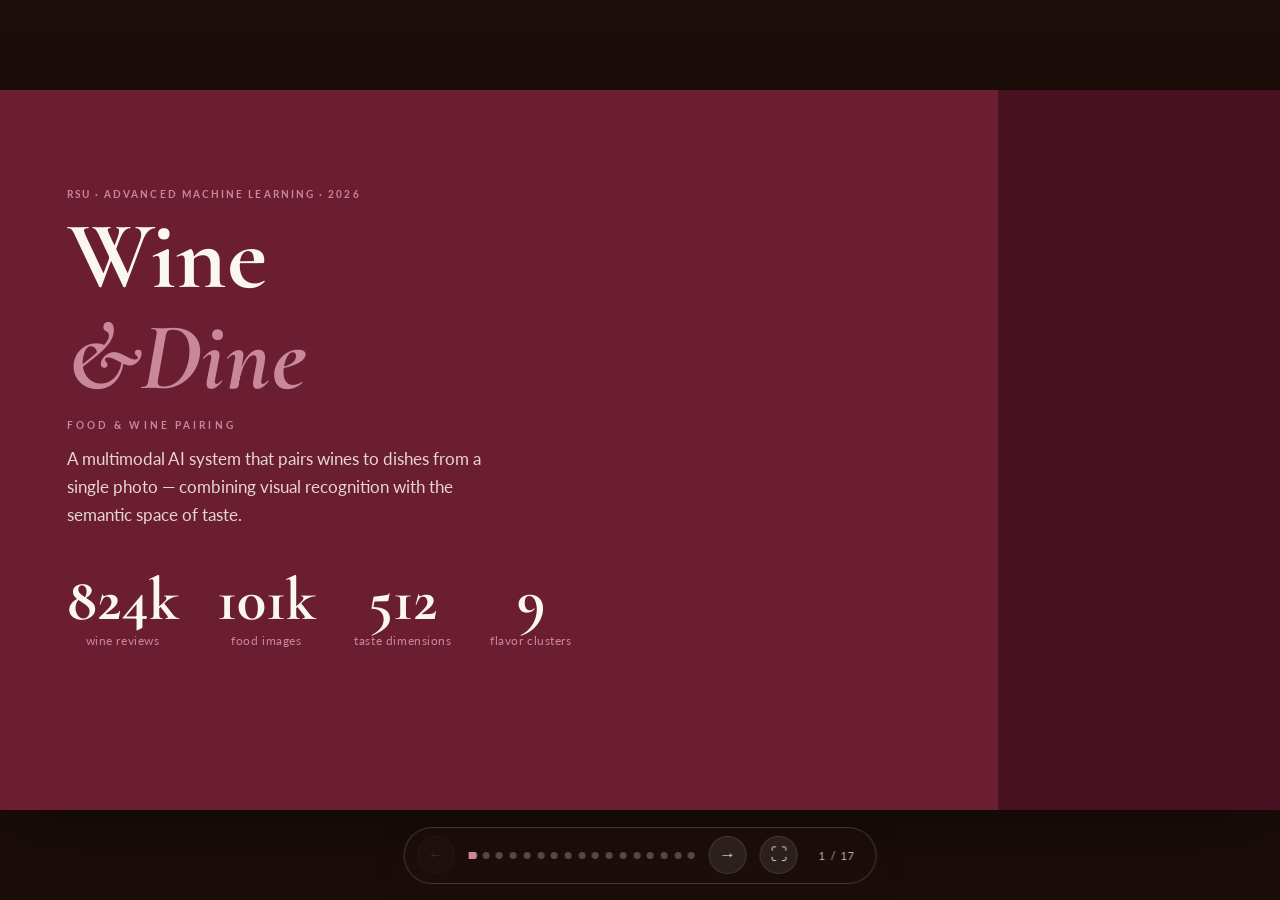
==== commit 98642dff: "Update" ====
--- a/PPT/index.html
+++ b/PPT/index.html
@@ -28,6 +28,11 @@
     font-family: 'Lato', sans-serif;
   }
 
+  body {
+    display: grid;
+    place-items: center;
+  }
+
   /* ── DECK CONTAINER ─────────────────────────────────────────── */
   .deck {
     position: fixed;
@@ -38,6 +43,7 @@
     transform: translate(-50%, -50%);
     overflow: hidden;
     background: var(--cream);
+    box-shadow: 0 22px 70px rgba(0,0,0,.36);
   }
 
   /* ── SLIDES ─────────────────────────────────────────────────── */
@@ -47,7 +53,7 @@
     display: flex;
     flex-direction: column;
     justify-content: flex-start;
-    padding: 4.5% 6.5% 10.5%;
+    padding: 4.1% 5.2% 9.2%;
     opacity: 0;
     transform: translateY(30px);
     transition: opacity 0.55s cubic-bezier(.4,0,.2,1), transform 0.55s cubic-bezier(.4,0,.2,1);
@@ -117,7 +123,7 @@
 
   /* ── BODY TEXT ──────────────────────────────────────────────── */
   .body-text {
-    font-size: clamp(0.85rem, 1.4vw, 1.05rem);
+    font-size: clamp(0.95rem, 1.42vw, 1.12rem);
     line-height: 1.65;
     color: var(--dark-text);
     max-width: 72ch;
@@ -133,20 +139,20 @@
     background: var(--card);
     border: 1px solid var(--rule);
     border-radius: 4px;
-    padding: 1.4em 1.5em;
+    padding: clamp(1em, 1.5vw, 1.4em) clamp(1em, 1.6vw, 1.5em);
     height: 100%;
   }
   .card-dark {
     background: rgba(255,255,255,.07);
     border: 1px solid rgba(255,255,255,.15);
     border-radius: 4px;
-    padding: 1.4em 1.5em;
+    padding: clamp(1em, 1.5vw, 1.4em) clamp(1em, 1.6vw, 1.5em);
     height: 100%;
   }
 
   .card-label {
     font-family: 'Lato', sans-serif;
-    font-size: 0.6rem;
+    font-size: 0.68rem;
     font-weight: 700;
     letter-spacing: 0.2em;
     text-transform: uppercase;
@@ -157,7 +163,7 @@
 
   .card-heading {
     font-family: 'Cormorant Garamond', serif;
-    font-size: clamp(1.1rem, 2vw, 1.5rem);
+    font-size: clamp(1.22rem, 2vw, 1.58rem);
     font-weight: 600;
     color: var(--dark-text);
     line-height: 1.25;
@@ -165,7 +171,7 @@
   }
 
   .card-body {
-    font-size: clamp(0.78rem, 1.15vw, 0.92rem);
+    font-size: clamp(0.86rem, 1.16vw, 1rem);
     color: var(--muted);
     line-height: 1.55;
   }
@@ -203,8 +209,8 @@
   .model-row.highlight {
     border-left: 3px solid var(--wine);
   }
-  .model-name { font-size: 0.9rem; font-weight: 700; color: var(--dark-text); flex: 1; }
-  .model-desc { font-size: 0.78rem; color: var(--muted); flex: 2; }
+  .model-name { font-size: 1rem; font-weight: 700; color: var(--dark-text); flex: 1; }
+  .model-desc { font-size: 0.88rem; color: var(--muted); flex: 2; line-height: 1.45; }
   .model-acc  {
     font-family: 'Cormorant Garamond', serif;
     font-size: 1.8rem;
@@ -330,32 +336,60 @@
   /* ── NAV ────────────────────────────────────────────────────── */
   .nav {
     position: absolute;
-    bottom: 2%;
+    bottom: 1.8%;
     left: 50%;
     transform: translateX(-50%);
     display: flex;
     align-items: center;
-    gap: 1.2em;
+    gap: 0.85em;
     z-index: 100;
-    background: rgba(28,14,10,.55);
-    backdrop-filter: blur(8px);
+    max-width: min(92%, 920px);
+    background: rgba(28,14,10,.72);
+    backdrop-filter: blur(14px);
+    border: 1px solid rgba(255,255,255,.18);
+    border-radius: 999px;
+    padding: 0.55em 0.8em;
+    box-shadow: 0 10px 30px rgba(28,14,10,.25);
+  }
+  .nav button {
+    width: 2.35rem;
+    height: 2.35rem;
+    display: inline-grid;
+    place-items: center;
+    background: rgba(255,255,255,.08);
     border: 1px solid rgba(255,255,255,.12);
-    border-radius: 40px;
-    padding: 0.55em 1.3em;
-  }
-  .nav button {
-    background: none; border: none; cursor: pointer;
-    color: rgba(255,255,255,.55);
-    font-size: 1rem; line-height: 1;
-    transition: color 0.2s;
-    padding: 0.1em 0.3em;
-  }
-  .nav button:hover { color: var(--wine-pale); }
-  .nav button:disabled { opacity: 0.2; cursor: default; }
-
-  .nav-dots { display: flex; gap: 0.45em; }
+    border-radius: 999px;
+    cursor: pointer;
+    color: rgba(255,255,255,.82);
+    font-size: 1.05rem;
+    line-height: 1;
+    transition: color 0.2s, background 0.2s, border-color 0.2s, transform 0.2s;
+    padding: 0;
+  }
+  .nav button:hover {
+    color: var(--wine-deep);
+    background: var(--wine-pale);
+    border-color: var(--wine-pale);
+    transform: translateY(-1px);
+  }
+  .nav button:disabled {
+    opacity: 0.28;
+    cursor: default;
+    transform: none;
+    background: rgba(255,255,255,.05);
+    color: rgba(255,255,255,.45);
+  }
+
+  .nav-dots {
+    display: flex;
+    gap: 0.42em;
+    align-items: center;
+    max-width: min(52vw, 560px);
+    overflow: hidden;
+  }
   .nav-dot {
-    width: 6px; height: 6px;
+    width: 7px; height: 7px;
+    flex: 0 0 auto;
     border-radius: 50%;
     background: rgba(255,255,255,.25);
     transition: background 0.3s, transform 0.3s;
@@ -368,11 +402,24 @@
 
   .slide-counter {
     font-family: 'Lato', sans-serif;
-    font-size: 0.68rem;
-    color: rgba(255,255,255,.4);
+    font-size: 0.7rem;
+    color: rgba(255,255,255,.68);
     letter-spacing: 0.1em;
-    min-width: 3em;
+    min-width: 4.6em;
     text-align: center;
+    white-space: nowrap;
+  }
+
+  .deck-link {
+    display: inline-block;
+    color: var(--wine-pale);
+    text-decoration: none;
+    border-bottom: 1px solid rgba(201,135,156,.45);
+  }
+
+  .deck-link:hover {
+    color: var(--light-text);
+    border-bottom-color: var(--light-text);
   }
 
   /* ── COVER DECORATIONS ──────────────────────────────────────── */
@@ -440,6 +487,64 @@
   .attn-high  { background: rgba(107,30,50,.22); color: var(--wine); font-weight: 700; }
   .attn-mid   { background: rgba(107,30,50,.1);  color: var(--dark-text); }
   .attn-low   { color: var(--muted); }
+
+  /* Deck-wide readability pass: content should feel like slides, not a narrow report. */
+  .slide > [style*="max-width:1120px"],
+  .slide > [style*="max-width:1100px"],
+  .slide > [style*="max-width:1050px"],
+  .slide > [style*="max-width:900px"] {
+    max-width: min(100%, 1320px) !important;
+    width: 100%;
+  }
+
+  .slide [style*="font-size:.55rem"] { font-size: .66rem !important; }
+  .slide [style*="font-size:.58rem"] { font-size: .68rem !important; }
+  .slide [style*="font-size:.6rem"]  { font-size: .7rem !important; }
+  .slide [style*="font-size:.62rem"] { font-size: .72rem !important; }
+  .slide [style*="font-size:.64rem"] { font-size: .74rem !important; }
+  .slide [style*="font-size:.65rem"] { font-size: .75rem !important; }
+  .slide [style*="font-size:.68rem"] { font-size: .78rem !important; }
+  .slide [style*="font-size:.7rem"]  { font-size: .82rem !important; }
+  .slide [style*="font-size:.72rem"] { font-size: .84rem !important; }
+  .slide [style*="font-size:.74rem"] { font-size: .85rem !important; }
+  .slide [style*="font-size:.75rem"] { font-size: .86rem !important; }
+  .slide [style*="font-size:.76rem"] { font-size: .87rem !important; }
+  .slide [style*="font-size:.78rem"] { font-size: .9rem !important; }
+
+  #s3, #s3-eda, #s3-eda2, #s4-models, #s4-models-text, #s5, #s6, #s8, #s9, #s10, #s11 {
+    padding-top: 3.4%;
+  }
+
+  @media (max-aspect-ratio: 4/3) {
+    .deck {
+      width: 100vw;
+      height: 100vh;
+    }
+    .slide {
+      padding: 5.8% 5.4% 12%;
+    }
+    .grid-2, .grid-3, .results-grid {
+      grid-template-columns: 1fr;
+    }
+    .flex-row {
+      flex-direction: column;
+    }
+    .v-divider {
+      display: none;
+    }
+    .nav {
+      bottom: 1.2%;
+      gap: 0.48em;
+      padding: 0.45em 0.55em;
+    }
+    .nav-dots {
+      max-width: 38vw;
+    }
+    .nav button {
+      width: 2.15rem;
+      height: 2.15rem;
+    }
+  }
 </style>
 </head>
 <body>
@@ -560,71 +665,257 @@
   </div>
 
 
+  <!-- ------------------------------------------------------------ -->
+  <!-- SLIDE 3a: DATA PREPARATION -->
+  <!-- ------------------------------------------------------------ -->
+  <div class="slide slide-light" id="s3" style="justify-content:flex-start; padding-top:3.6%;">
+    <div class="overline">03 · Data Preparation</div>
+    <div style="display:flex; align-items:flex-end; justify-content:space-between; gap:2vw; max-width:1120px;">
+      <div>
+        <div class="slide-title" style="font-size:clamp(2.1rem,4vw,3.05rem); margin-bottom:.12em; line-height:1.08;">Clean first. Split once.<br><em>Freeze the test set.</em></div>
+        <p class="body-text" style="max-width:66ch; font-size:clamp(.85rem,1.2vw,1rem); color:var(--muted);">
+          Before any EDA or architecture decisions, both datasets are cleaned, stratified, and locked into train / validation / test partitions.
+        </p>
+      </div>
+      <div style="min-width:330px; background:var(--wine-deep); color:var(--light-text); border-radius:6px; padding:1em 1.1em; box-shadow:inset 0 0 0 1px rgba(255,255,255,.1);">
+        <div style="font-size:.62rem; font-weight:700; letter-spacing:.16em; text-transform:uppercase; color:var(--wine-pale); margin-bottom:.75em;">Stratified split</div>
+        <div style="display:grid; grid-template-columns:1.4fr .75fr .75fr; gap:.65em; align-items:end;">
+          <div><div style="font-family:'Cormorant Garamond',serif; font-size:3.1rem; font-weight:700; line-height:.9;">70%</div><div style="font-size:.68rem; color:rgba(250,247,242,.7); margin-top:.3em;">train</div></div>
+          <div><div style="font-family:'Cormorant Garamond',serif; font-size:2.15rem; font-weight:700; line-height:.9; color:var(--wine-pale);">15%</div><div style="font-size:.68rem; color:rgba(250,247,242,.7); margin-top:.3em;">validate</div></div>
+          <div><div style="font-family:'Cormorant Garamond',serif; font-size:2.15rem; font-weight:700; line-height:.9; color:var(--wine-pale);">15%</div><div style="font-size:.68rem; color:rgba(250,247,242,.7); margin-top:.3em;">test</div></div>
+        </div>
+      </div>
+    </div>
+    <div class="rule" style="margin:1em 0 1em;"></div>
+
+    <div style="display:grid; grid-template-columns:1fr 1fr; gap:1.1em; max-width:1120px;">
+      <div style="background:var(--card); border:1px solid var(--rule); border-radius:6px; padding:1.15em 1.25em; min-height:330px; display:flex; flex-direction:column;">
+        <div class="card-label" style="margin-bottom:.75em;">WineSensed cleaning</div>
+        <div style="display:grid; grid-template-columns:1fr 1fr; gap:.65em; flex:1;">
+          <div style="background:rgba(250,247,242,.62); border:1px solid rgba(221,211,204,.75); border-radius:4px; padding:.8em .85em;">
+            <div style="font-size:.82rem; font-weight:700; color:var(--dark-text);">Missing fields</div>
+            <div style="font-size:.72rem; color:var(--muted); line-height:1.35; margin-top:.2em;">No review text, grape, wine name, or rating means no usable training target.</div>
+          </div>
+          <div style="background:rgba(250,247,242,.62); border:1px solid rgba(221,211,204,.75); border-radius:4px; padding:.8em .85em;">
+            <div style="font-size:.82rem; font-weight:700; color:var(--dark-text);">Zero ratings</div>
+            <div style="font-size:.72rem; color:var(--muted); line-height:1.35; margin-top:.2em;">Vivino stores unrated wines as 0.0, so those rows are removed.</div>
+          </div>
+          <div style="background:rgba(250,247,242,.62); border:1px solid rgba(221,211,204,.75); border-radius:4px; padding:.8em .85em;">
+            <div style="font-size:.82rem; font-weight:700; color:var(--dark-text);">Short reviews</div>
+            <div style="font-size:.72rem; color:var(--muted); line-height:1.35; margin-top:.2em;">Fewer than 5 words carries too little flavor signal for sequence models.</div>
+          </div>
+          <div style="background:rgba(250,247,242,.62); border:1px solid rgba(221,211,204,.75); border-radius:4px; padding:.8em .85em;">
+            <div style="font-size:.82rem; font-weight:700; color:var(--dark-text);">Non-English text</div>
+            <div style="font-size:.72rem; color:var(--muted); line-height:1.35; margin-top:.2em;">The tokenizer and embeddings are English-language, so non-Latin text is filtered.</div>
+          </div>
+        </div>
+        <div style="margin-top:.75em; border-left:3px solid var(--wine); padding:.55em .8em; background:rgba(107,30,50,.055);">
+          <div style="font-size:.8rem; font-weight:700; color:var(--dark-text);">Duplicates removed</div>
+          <p style="font-size:.72rem; color:var(--muted); line-height:1.4; margin-top:.12em;">Vivino can attach the same review to multiple vintages, which would quietly bias class counts and tasting vocabulary.</p>
+        </div>
+      </div>
+
+      <div style="background:linear-gradient(180deg, var(--card), rgba(240,235,228,.55)); border:1px solid var(--rule); border-radius:6px; padding:1.15em 1.25em; min-height:330px; display:flex; flex-direction:column;">
+        <div class="card-label" style="margin-bottom:.75em;">Leakage control</div>
+        <div style="display:grid; grid-template-columns:1fr 1fr; gap:.7em; margin-bottom:.85em;">
+          <div style="border:1px solid var(--rule); border-radius:4px; padding:.9em; background:rgba(250,247,242,.55);">
+            <div style="font-family:'Cormorant Garamond',serif; font-size:2.25rem; font-weight:700; color:var(--wine); line-height:1;">Text</div>
+            <p style="font-size:.72rem; color:var(--muted); line-height:1.38; margin-top:.45em;">Wine reviews split by grape class with a fixed random seed.</p>
+          </div>
+          <div style="border:1px solid var(--rule); border-radius:4px; padding:.9em; background:rgba(250,247,242,.55);">
+            <div style="font-family:'Cormorant Garamond',serif; font-size:2.25rem; font-weight:700; color:var(--wine); line-height:1;">Image</div>
+            <p style="font-size:.72rem; color:var(--muted); line-height:1.38; margin-top:.45em;">Food-101 split by food label so every class stays represented.</p>
+          </div>
+        </div>
+        <div style="background:var(--wine); color:var(--light-text); border-radius:5px; padding:1em 1.1em; flex:1; display:flex; flex-direction:column; justify-content:center;">
+          <div style="font-size:.64rem; letter-spacing:.16em; text-transform:uppercase; font-weight:700; color:var(--wine-pale); margin-bottom:.5em;">Why before EDA?</div>
+          <p style="font-family:'Cormorant Garamond',serif; font-size:clamp(1.25rem,2.15vw,1.65rem); line-height:1.25; color:var(--light-text);">
+            EDA is run on training data only, so the test set never influences preprocessing, architecture choices, or model interpretation.
+          </p>
+        </div>
+      </div>
+    </div>
+
+    <div style="display:grid; grid-template-columns:repeat(3,1fr); gap:1em; max-width:1120px; margin-top:1em;">
+      <div style="background:rgba(107,30,50,.055); border-left:3px solid var(--wine); border-radius:4px; padding:.85em 1em;">
+        <div style="font-size:.64rem; font-weight:700; letter-spacing:.15em; text-transform:uppercase; color:var(--wine-mid); margin-bottom:.35em;">Why clean?</div>
+        <p style="font-size:.76rem; color:var(--muted); line-height:1.45;">Cleaning removes rows that would teach the model the wrong thing: empty reviews, fake zero ratings, duplicate tasting notes, and text the tokenizer cannot read well.</p>
+      </div>
+      <div style="background:rgba(107,30,50,.055); border-left:3px solid var(--wine); border-radius:4px; padding:.85em 1em;">
+        <div style="font-size:.64rem; font-weight:700; letter-spacing:.15em; text-transform:uppercase; color:var(--wine-mid); margin-bottom:.35em;">Why split?</div>
+        <p style="font-size:.76rem; color:var(--muted); line-height:1.45;">The training set teaches the model, validation guides choices, and the test set is kept untouched so final performance is honest.</p>
+      </div>
+      <div style="background:rgba(107,30,50,.055); border-left:3px solid var(--wine); border-radius:4px; padding:.85em 1em;">
+        <div style="font-size:.64rem; font-weight:700; letter-spacing:.15em; text-transform:uppercase; color:var(--wine-mid); margin-bottom:.35em;">Why freeze?</div>
+        <p style="font-size:.76rem; color:var(--muted); line-height:1.45;">Freezing the test set prevents accidental leakage: no statistics, thresholds, or design decisions are allowed to peek at final exam data.</p>
+      </div>
+    </div>
+  </div>
+
   <!-- ─────────────────────────────────────────────────────────── -->
   <!-- SLIDE 4a: EDA PART 1 -->
   <!-- ─────────────────────────────────────────────────────────── -->
-  <div class="slide slide-light" id="s3-eda" style="justify-content:flex-start; padding-top:5%;">
-    <div class="overline">03 · Exploratory Data Analysis</div>
-    <div class="slide-title" style="font-size:clamp(1.6rem,2.8vw,2.2rem); margin-bottom:.2em;">What the reviews revealed — part 1.</div>
-    <div class="rule" style="margin-bottom:.6em;"></div>
-    <p style="font-size:.72rem; color:var(--muted); font-style:italic; margin-bottom:.7em; max-width:1100px;">Food-101 — no surprises. Perfectly balanced, 1,000 images per class. Nothing required us to change approach.</p>
-
-    <div style="display:grid; grid-template-columns:1fr 1fr; gap:.8em; max-width:1100px; flex:1;">
-
-      <div onclick="openModal('modal-imbalance')" style="cursor:pointer; background:var(--card); border:1px solid var(--rule); border-radius:4px; padding:.8em 1.1em; transition:box-shadow .2s, border-color .2s; position:relative; display:flex; flex-direction:column;" onmouseenter="this.style.boxShadow='0 4px 18px rgba(107,30,50,.15)'; this.style.borderColor='var(--wine-pale)';" onmouseleave="this.style.boxShadow=''; this.style.borderColor='var(--rule)';">
-        <div style="font-size:.56rem; font-weight:700; letter-spacing:.16em; text-transform:uppercase; color:var(--wine-mid); margin-bottom:.45em;">Some grapes dominate the dataset</div>
-        <div style="display:flex; align-items:flex-end; gap:4px; flex:1; padding-top:1.2em;">
-          <div style="flex:1; background:var(--wine); height:100%; border-radius:2px 2px 0 0;"></div>
-          <div style="flex:1; background:var(--wine); height:85%; border-radius:2px 2px 0 0; opacity:.88;"></div>
-          <div style="flex:1; background:var(--wine); height:60%; border-radius:2px 2px 0 0; opacity:.72;"></div>
-          <div style="flex:1; background:var(--wine); height:48%; border-radius:2px 2px 0 0; opacity:.60;"></div>
-          <div style="flex:1; background:var(--wine); height:38%; border-radius:2px 2px 0 0; opacity:.50;"></div>
-          <div style="flex:1; background:var(--wine); height:29%; border-radius:2px 2px 0 0; opacity:.42;"></div>
-          <div style="flex:1; background:var(--wine); height:22%; border-radius:2px 2px 0 0; opacity:.35;"></div>
-          <div style="flex:1; background:var(--wine); height:16%; border-radius:2px 2px 0 0; opacity:.28;"></div>
-          <div style="flex:1; background:var(--wine); height:12%; border-radius:2px 2px 0 0; opacity:.23;"></div>
-          <div style="flex:1; background:var(--wine); height:8%;  border-radius:2px 2px 0 0; opacity:.20;"></div>
-          <div style="flex:1; background:var(--wine); height:6%;  border-radius:2px 2px 0 0; opacity:.17;"></div>
-          <div style="flex:1; background:var(--wine); height:4%;  border-radius:2px 2px 0 0; opacity:.15;"></div>
-          <div style="flex:1; background:var(--wine); height:3%;  border-radius:2px 2px 0 0; opacity:.13;"></div>
-          <div style="flex:1; background:var(--wine); height:2%;  border-radius:2px 2px 0 0; opacity:.11;"></div>
-          <div style="flex:1; background:var(--wine); height:1.5%;border-radius:2px 2px 0 0; opacity:.09;"></div>
-        </div>
-        <div style="display:flex; justify-content:space-between; margin-top:.3em; margin-bottom:.3em;"><span style="font-size:.6rem; color:var(--muted);">Cab. Sauvignon</span><span style="font-size:.6rem; color:var(--muted);">15 varieties</span><span style="font-size:.6rem; color:var(--muted);">Viognier</span></div>
-        <p style="font-size:.72rem; color:var(--muted); line-height:1.4; padding-bottom:1.2em;">Imbalance ratio over 3x — corrected with weighted loss during training.</p>
-        <div style="position:absolute; bottom:.5em; right:.8em; font-size:.56rem; color:var(--wine-pale); font-weight:700;">↗ expand</div>
-      </div>
-
-      <div onclick="openModal('modal-wordcloud')" style="cursor:pointer; background:var(--card); border:1px solid var(--rule); border-radius:4px; padding:.8em 1.1em; transition:box-shadow .2s, border-color .2s; position:relative; display:flex; flex-direction:column;" onmouseenter="this.style.boxShadow='0 4px 18px rgba(107,30,50,.15)'; this.style.borderColor='var(--wine-pale)';" onmouseleave="this.style.boxShadow=''; this.style.borderColor='var(--rule)';">
-        <div style="font-size:.56rem; font-weight:700; letter-spacing:.16em; text-transform:uppercase; color:var(--wine-mid); margin-bottom:.45em;">Each grape has its own taste vocabulary</div>
-        <div style="display:grid; grid-template-columns:1fr 1fr; gap:.5em; flex:1;">
-          <div style="background:var(--cream); border-radius:3px; padding:.55em .75em; overflow:hidden;">
-            <div style="font-size:.52rem; font-weight:700; letter-spacing:.1em; color:var(--wine-mid); margin-bottom:.25em;">PINOT NOIR</div>
-            <div style="font-family:'Cormorant Garamond',serif; display:flex; flex-wrap:wrap; align-content:space-between; gap:.1em .25em; height:calc(100% - 1.2em);">
-              <span style="font-size:1.35rem;font-weight:700;color:#6B1E32;">cherry </span><span style="font-size:.72rem;color:#8C7B72;">silk </span><span style="font-size:1.1rem;font-weight:600;color:#9B3A52;">raspberry </span><span style="font-size:.65rem;color:#8C7B72;">earthy </span><span style="font-size:.88rem;color:#1C0E0A;">violet </span><span style="font-size:.6rem;color:#C9879C;">delicate </span><span style="font-size:.75rem;color:#1C0E0A;">strawberry </span><span style="font-size:.58rem;color:#8C7B72;">silky </span><span style="font-size:.68rem;color:#9B3A52;">spice </span><span style="font-size:.58rem;color:#8C7B72;">terroir</span>
+  <div class="slide slide-light" id="s3-eda" style="justify-content:flex-start; padding-top:3.5%;">
+    <div class="overline">04 · Exploratory Data Analysis</div>
+    <div class="slide-title" style="font-size:clamp(1.6rem,2.8vw,2.2rem); margin-bottom:.2em;">Grape imbalance &amp; taste vocabulary.</div>
+    <div class="rule" style="margin-bottom:.55em;"></div>
+
+    <div style="display:grid; grid-template-columns:1fr 1fr; gap:1em; flex:1; min-height:0;">
+
+      <!-- LEFT: HORIZONTAL BAR CHART -->
+      <div style="background:var(--card); border:1px solid var(--rule); border-radius:6px; padding:1em 1.2em 1em 1em; display:flex; flex-direction:column;">
+        <div style="font-size:.65rem; font-weight:700; letter-spacing:.14em; text-transform:uppercase; color:var(--wine-mid); margin-bottom:.15em;">Grape variety · review count</div>
+        <div style="font-size:.7rem; color:var(--muted); margin-bottom:.75em;">Dataset is <strong style="color:var(--wine);">highly imbalanced</strong> — top grape has 26× more reviews than the last</div>
+
+        <div style="flex:1; display:flex; flex-direction:column; justify-content:space-between; min-height:0;">
+
+          <div style="display:flex; align-items:center; gap:.5em;">
+            <span style="width:8.5em; font-size:.76rem; color:var(--dark-text); text-align:right; flex-shrink:0; white-space:nowrap;">Cab. Sauvignon</span>
+            <div style="flex:1; height:1.1em; background:rgba(107,30,50,.09); border-radius:3px; overflow:hidden;"><div style="height:100%; width:100%; background:var(--wine); border-radius:3px;"></div></div>
+            <span style="width:2.8em; font-size:.76rem; color:var(--wine); font-weight:700; text-align:right; flex-shrink:0;">78k</span>
+          </div>
+
+          <div style="display:flex; align-items:center; gap:.5em;">
+            <span style="width:8.5em; font-size:.76rem; color:var(--dark-text); text-align:right; flex-shrink:0; white-space:nowrap;">Pinot Noir</span>
+            <div style="flex:1; height:1.1em; background:rgba(107,30,50,.09); border-radius:3px; overflow:hidden;"><div style="height:100%; width:85%; background:var(--wine); opacity:.9; border-radius:3px;"></div></div>
+            <span style="width:2.8em; font-size:.76rem; color:var(--wine); font-weight:700; text-align:right; flex-shrink:0;">66k</span>
+          </div>
+
+          <div style="display:flex; align-items:center; gap:.5em;">
+            <span style="width:8.5em; font-size:.76rem; color:var(--dark-text); text-align:right; flex-shrink:0; white-space:nowrap;">Chardonnay</span>
+            <div style="flex:1; height:1.1em; background:rgba(107,30,50,.09); border-radius:3px; overflow:hidden;"><div style="height:100%; width:60%; background:var(--wine); opacity:.78; border-radius:3px;"></div></div>
+            <span style="width:2.8em; font-size:.76rem; color:var(--wine); font-weight:700; text-align:right; flex-shrink:0;">47k</span>
+          </div>
+
+          <div style="display:flex; align-items:center; gap:.5em;">
+            <span style="width:8.5em; font-size:.76rem; color:var(--dark-text); text-align:right; flex-shrink:0; white-space:nowrap;">Merlot</span>
+            <div style="flex:1; height:1.1em; background:rgba(107,30,50,.09); border-radius:3px; overflow:hidden;"><div style="height:100%; width:49%; background:var(--wine); opacity:.68; border-radius:3px;"></div></div>
+            <span style="width:2.8em; font-size:.76rem; color:var(--wine-mid); font-weight:700; text-align:right; flex-shrink:0;">38k</span>
+          </div>
+
+          <div style="display:flex; align-items:center; gap:.5em;">
+            <span style="width:8.5em; font-size:.76rem; color:var(--dark-text); text-align:right; flex-shrink:0; white-space:nowrap;">Riesling</span>
+            <div style="flex:1; height:1.1em; background:rgba(107,30,50,.09); border-radius:3px; overflow:hidden;"><div style="height:100%; width:38%; background:var(--wine); opacity:.58; border-radius:3px;"></div></div>
+            <span style="width:2.8em; font-size:.76rem; color:var(--wine-mid); font-weight:700; text-align:right; flex-shrink:0;">30k</span>
+          </div>
+
+          <div style="display:flex; align-items:center; gap:.5em;">
+            <span style="width:8.5em; font-size:.76rem; color:var(--dark-text); text-align:right; flex-shrink:0; white-space:nowrap;">Syrah / Shiraz</span>
+            <div style="flex:1; height:1.1em; background:rgba(107,30,50,.09); border-radius:3px; overflow:hidden;"><div style="height:100%; width:29%; background:var(--wine); opacity:.48; border-radius:3px;"></div></div>
+            <span style="width:2.8em; font-size:.76rem; color:var(--muted); font-weight:700; text-align:right; flex-shrink:0;">23k</span>
+          </div>
+
+          <div style="display:flex; align-items:center; gap:.5em;">
+            <span style="width:8.5em; font-size:.76rem; color:var(--dark-text); text-align:right; flex-shrink:0; white-space:nowrap;">Sauvignon Blanc</span>
+            <div style="flex:1; height:1.1em; background:rgba(107,30,50,.09); border-radius:3px; overflow:hidden;"><div style="height:100%; width:22%; background:var(--wine); opacity:.40; border-radius:3px;"></div></div>
+            <span style="width:2.8em; font-size:.76rem; color:var(--muted); font-weight:700; text-align:right; flex-shrink:0;">17k</span>
+          </div>
+
+          <div style="display:flex; align-items:center; gap:.5em;">
+            <span style="width:8.5em; font-size:.76rem; color:var(--dark-text); text-align:right; flex-shrink:0; white-space:nowrap;">Champagne</span>
+            <div style="flex:1; height:1.1em; background:rgba(107,30,50,.09); border-radius:3px; overflow:hidden;"><div style="height:100%; width:15%; background:var(--wine); opacity:.33; border-radius:3px;"></div></div>
+            <span style="width:2.8em; font-size:.76rem; color:var(--muted); font-weight:700; text-align:right; flex-shrink:0;">12k</span>
+          </div>
+
+          <div style="display:flex; align-items:center; gap:.5em;">
+            <span style="width:8.5em; font-size:.76rem; color:var(--dark-text); text-align:right; flex-shrink:0; white-space:nowrap;">Grüner Veltliner</span>
+            <div style="flex:1; height:1.1em; background:rgba(107,30,50,.09); border-radius:3px; overflow:hidden;"><div style="height:100%; width:12%; background:var(--wine); opacity:.28; border-radius:3px;"></div></div>
+            <span style="width:2.8em; font-size:.76rem; color:var(--muted); font-weight:700; text-align:right; flex-shrink:0;">9k</span>
+          </div>
+
+          <div style="display:flex; align-items:center; gap:.5em;">
+            <span style="width:8.5em; font-size:.76rem; color:var(--dark-text); text-align:right; flex-shrink:0; white-space:nowrap;">Rosé</span>
+            <div style="flex:1; height:1.1em; background:rgba(107,30,50,.09); border-radius:3px; overflow:hidden;"><div style="height:100%; width:8%; background:var(--wine); opacity:.22; border-radius:3px;"></div></div>
+            <span style="width:2.8em; font-size:.76rem; color:var(--muted); font-weight:700; text-align:right; flex-shrink:0;">6k</span>
+          </div>
+
+          <div style="display:flex; align-items:center; gap:.5em;">
+            <span style="width:8.5em; font-size:.76rem; color:var(--dark-text); text-align:right; flex-shrink:0; white-space:nowrap;">Tempranillo</span>
+            <div style="flex:1; height:1.1em; background:rgba(107,30,50,.09); border-radius:3px; overflow:hidden;"><div style="height:100%; width:5%; background:var(--wine); opacity:.18; border-radius:3px;"></div></div>
+            <span style="width:2.8em; font-size:.76rem; color:var(--muted); font-weight:700; text-align:right; flex-shrink:0;">4k</span>
+          </div>
+
+          <div style="display:flex; align-items:center; gap:.5em;">
+            <span style="width:8.5em; font-size:.76rem; color:var(--dark-text); text-align:right; flex-shrink:0; white-space:nowrap;">Viognier</span>
+            <div style="flex:1; height:1.1em; background:rgba(107,30,50,.09); border-radius:3px; overflow:hidden;"><div style="height:100%; width:4%; background:var(--wine); opacity:.14; border-radius:3px;"></div></div>
+            <span style="width:2.8em; font-size:.76rem; color:var(--muted); font-weight:700; text-align:right; flex-shrink:0;">3k</span>
+          </div>
+
+        </div>
+
+        <div style="margin-top:.8em; padding-top:.6em; border-top:1px solid var(--rule); font-size:.7rem; color:var(--muted); line-height:1.5;">
+          Corrected with <strong style="color:var(--dark-text);">class-weighted cross-entropy loss</strong> during training.
+        </div>
+      </div>
+
+      <!-- RIGHT: WORD CLOUDS -->
+      <div style="background:var(--card); border:1px solid var(--rule); border-radius:6px; padding:1em 1.2em; display:flex; flex-direction:column;">
+        <div style="font-size:.75rem; font-weight:700; letter-spacing:.14em; text-transform:uppercase; color:var(--wine-mid); margin-bottom:.15em;">Top review keywords · by grape variety</div>
+        <div style="font-size:.78rem; color:var(--muted); margin-bottom:.7em;">Each grape carries a <strong style="color:var(--wine);">distinct sensory fingerprint</strong> — word size reflects frequency</div>
+
+        <div style="display:grid; grid-template-columns:1fr 1fr; gap:.6em; flex:1; min-height:0;">
+
+          <div style="background:rgba(107,30,50,.04); border:1px solid rgba(107,30,50,.1); border-radius:5px; padding:.8em 1em; display:flex; flex-direction:column; overflow:hidden;">
+            <div style="font-size:.76rem; font-weight:700; letter-spacing:.12em; color:var(--wine); margin-bottom:.4em; text-transform:uppercase;">Pinot Noir</div>
+            <div style="font-family:'Cormorant Garamond',serif; display:flex; flex-wrap:wrap; gap:.3em .45em; justify-content:center; align-content:center; flex:1; line-height:1.4;">
+              <span style="font-size:2.8rem;font-weight:700;color:#6B1E32;">cherry</span>
+              <span style="font-size:2.1rem;font-weight:600;color:#9B3A52;">raspberry</span>
+              <span style="font-size:1.75rem;color:#1C0E0A;">strawberry</span>
+              <span style="font-size:1.45rem;color:#6B1E32;">violet</span>
+              <span style="font-size:1.25rem;color:#8C7B72;">earthy</span>
+              <span style="font-size:1.1rem;color:#9B3A52;">spice</span>
+              <span style="font-size:1rem;color:#6B1E32;">cranberry</span>
+              <span style="font-size:.95rem;color:#8C7B72;">terroir</span>
             </div>
           </div>
-          <div style="background:var(--cream); border-radius:3px; padding:.55em .75em; overflow:hidden;">
-            <div style="font-size:.52rem; font-weight:700; letter-spacing:.1em; color:var(--wine-mid); margin-bottom:.25em;">CAB. SAUVIGNON</div>
-            <div style="font-family:'Cormorant Garamond',serif; display:flex; flex-wrap:wrap; align-content:space-between; gap:.1em .25em; height:calc(100% - 1.2em);">
-              <span style="font-size:1.35rem;font-weight:700;color:#6B1E32;">cassis </span><span style="font-size:.72rem;color:#8C7B72;">cedar </span><span style="font-size:1.1rem;font-weight:600;color:#1C0E0A;">tannin </span><span style="font-size:.65rem;color:#8C7B72;">firm </span><span style="font-size:.88rem;color:#9B3A52;">plum </span><span style="font-size:.6rem;color:#8C7B72;">tobacco </span><span style="font-size:.75rem;color:#6B1E32;">blackcurrant </span><span style="font-size:.58rem;color:#8C7B72;">bold </span><span style="font-size:.68rem;color:#1C0E0A;">graphite </span><span style="font-size:.58rem;color:#8C7B72;">grip</span>
+
+          <div style="background:rgba(28,14,10,.04); border:1px solid rgba(28,14,10,.1); border-radius:5px; padding:.8em 1em; display:flex; flex-direction:column; overflow:hidden;">
+            <div style="font-size:.76rem; font-weight:700; letter-spacing:.12em; color:#4a1a28; margin-bottom:.4em; text-transform:uppercase;">Cab. Sauvignon</div>
+            <div style="font-family:'Cormorant Garamond',serif; display:flex; flex-wrap:wrap; gap:.3em .45em; justify-content:center; align-content:center; flex:1; line-height:1.4;">
+              <span style="font-size:2.8rem;font-weight:700;color:#6B1E32;">cassis</span>
+              <span style="font-size:2.1rem;font-weight:600;color:#1C0E0A;">tannin</span>
+              <span style="font-size:1.75rem;color:#9B3A52;">blackcurrant</span>
+              <span style="font-size:1.45rem;color:#6B1E32;">plum</span>
+              <span style="font-size:1.25rem;color:#1C0E0A;">cedar</span>
+              <span style="font-size:1.1rem;color:#8C7B72;">graphite</span>
+              <span style="font-size:1rem;color:#6B1E32;">blackberry</span>
+              <span style="font-size:.95rem;color:#8C7B72;">tobacco</span>
             </div>
           </div>
-          <div style="background:var(--cream); border-radius:3px; padding:.55em .75em; overflow:hidden;">
-            <div style="font-size:.52rem; font-weight:700; letter-spacing:.1em; color:var(--wine-mid); margin-bottom:.25em;">CHARDONNAY</div>
-            <div style="font-family:'Cormorant Garamond',serif; display:flex; flex-wrap:wrap; align-content:space-between; gap:.1em .25em; height:calc(100% - 1.2em);">
-              <span style="font-size:1.35rem;font-weight:700;color:#6B1E32;">butter </span><span style="font-size:.72rem;color:#8C7B72;">oak </span><span style="font-size:1.1rem;font-weight:600;color:#9B3A52;">vanilla </span><span style="font-size:.65rem;color:#8C7B72;">apple </span><span style="font-size:.88rem;color:#1C0E0A;">tropical </span><span style="font-size:.6rem;color:#8C7B72;">creamy </span><span style="font-size:.75rem;color:#6B1E32;">citrus </span><span style="font-size:.58rem;color:#8C7B72;">toasty </span><span style="font-size:.68rem;color:#1C0E0A;">melon </span><span style="font-size:.58rem;color:#8C7B72;">brioche</span>
+
+          <div style="background:rgba(200,160,80,.06); border:1px solid rgba(200,160,80,.2); border-radius:5px; padding:.8em 1em; display:flex; flex-direction:column; overflow:hidden;">
+            <div style="font-size:.76rem; font-weight:700; letter-spacing:.12em; color:#7a5e20; margin-bottom:.4em; text-transform:uppercase;">Chardonnay</div>
+            <div style="font-family:'Cormorant Garamond',serif; display:flex; flex-wrap:wrap; gap:.3em .45em; justify-content:center; align-content:center; flex:1; line-height:1.4;">
+              <span style="font-size:2.8rem;font-weight:700;color:#7a5e20;">butter</span>
+              <span style="font-size:2.1rem;font-weight:600;color:#9B3A52;">vanilla</span>
+              <span style="font-size:1.75rem;color:#6B4C1A;">tropical</span>
+              <span style="font-size:1.45rem;color:#7a5e20;">citrus</span>
+              <span style="font-size:1.25rem;color:#1C0E0A;">oak</span>
+              <span style="font-size:1.1rem;color:#8C7B72;">toasty</span>
+              <span style="font-size:1rem;color:#7a5e20;">melon</span>
+              <span style="font-size:.95rem;color:#9B3A52;">creamy</span>
             </div>
           </div>
-          <div style="background:var(--cream); border-radius:3px; padding:.55em .75em; overflow:hidden;">
-            <div style="font-size:.52rem; font-weight:700; letter-spacing:.1em; color:var(--wine-mid); margin-bottom:.25em;">RIESLING</div>
-            <div style="font-family:'Cormorant Garamond',serif; display:flex; flex-wrap:wrap; align-content:space-between; gap:.1em .25em; height:calc(100% - 1.2em);">
-              <span style="font-size:1.35rem;font-weight:700;color:#6B1E32;">petrol </span><span style="font-size:.72rem;color:#8C7B72;">lime </span><span style="font-size:1.1rem;font-weight:600;color:#1C0E0A;">mineral </span><span style="font-size:.65rem;color:#8C7B72;">honey </span><span style="font-size:.88rem;color:#9B3A52;">floral </span><span style="font-size:.6rem;color:#8C7B72;">slate </span><span style="font-size:.75rem;color:#6B1E32;">apricot </span><span style="font-size:.58rem;color:#8C7B72;">racy </span><span style="font-size:.68rem;color:#1C0E0A;">off-dry </span><span style="font-size:.58rem;color:#8C7B72;">crisp</span>
+
+          <div style="background:rgba(60,100,140,.05); border:1px solid rgba(60,100,140,.15); border-radius:5px; padding:.8em 1em; display:flex; flex-direction:column; overflow:hidden;">
+            <div style="font-size:.76rem; font-weight:700; letter-spacing:.12em; color:#3c648c; margin-bottom:.4em; text-transform:uppercase;">Riesling</div>
+            <div style="font-family:'Cormorant Garamond',serif; display:flex; flex-wrap:wrap; gap:.3em .45em; justify-content:center; align-content:center; flex:1; line-height:1.4;">
+              <span style="font-size:2.8rem;font-weight:700;color:#3c648c;">petrol</span>
+              <span style="font-size:2.1rem;font-weight:600;color:#1C0E0A;">mineral</span>
+              <span style="font-size:1.75rem;color:#3c648c;">floral</span>
+              <span style="font-size:1.45rem;color:#6B1E32;">apricot</span>
+              <span style="font-size:1.25rem;color:#1C0E0A;">off-dry</span>
+              <span style="font-size:1.1rem;color:#3c648c;">slate</span>
+              <span style="font-size:1rem;color:#6B4C1A;">honey</span>
+              <span style="font-size:.95rem;color:#8C7B72;">crisp</span>
             </div>
           </div>
-        </div>
-        <p style="font-size:.72rem; color:var(--muted); line-height:1.4; margin-top:.5em; padding-bottom:1.2em;">Consistent sensory vocabulary across 824k reviews — learnable patterns.</p>
-        <div style="position:absolute; bottom:.5em; right:.8em; font-size:.56rem; color:var(--wine-pale); font-weight:700;">↗ expand</div>
+
+        </div>
+
+        <div style="margin-top:.8em; padding-top:.6em; border-top:1px solid var(--rule); font-size:.74rem; color:var(--muted); line-height:1.5;">
+          Consistent vocabulary across <strong style="color:var(--dark-text);">824k reviews</strong> — patterns stable enough to learn from.
+        </div>
       </div>
 
     </div>
@@ -633,165 +924,173 @@
   <!-- ─────────────────────────────────────────────────────────── -->
   <!-- SLIDE 4b: EDA PART 2 -->
   <!-- ─────────────────────────────────────────────────────────── -->
-  <div class="slide slide-light" id="s3-eda2" style="justify-content:flex-start; padding-top:5%;">
-    <div class="overline">03 · Exploratory Data Analysis</div>
-    <div class="slide-title" style="font-size:clamp(1.6rem,2.8vw,2.2rem); margin-bottom:.2em;">What the reviews revealed — part 2.</div>
-    <div class="rule" style="margin-bottom:.6em;"></div>
-
-    <div style="display:grid; grid-template-columns:1fr 1fr; gap:.8em; max-width:1100px; flex:1;">
-
-      <div onclick="openModal('modal-length')" style="cursor:pointer; background:var(--card); border:1px solid var(--rule); border-radius:4px; padding:.8em 1.1em; transition:box-shadow .2s, border-color .2s; position:relative; display:flex; flex-direction:column;" onmouseenter="this.style.boxShadow='0 4px 18px rgba(107,30,50,.15)'; this.style.borderColor='var(--wine-pale)';" onmouseleave="this.style.boxShadow=''; this.style.borderColor='var(--rule)';">
-        <div style="font-size:.56rem; font-weight:700; letter-spacing:.16em; text-transform:uppercase; color:var(--wine-mid); margin-bottom:.45em;">How long are the reviews?</div>
-        <div style="display:flex; align-items:flex-end; gap:5px; flex:1; padding-top:1.2em;">
-          <div style="flex:1; background:var(--rule); height:8%;  border-radius:2px 2px 0 0;"></div>
-          <div style="flex:1; background:var(--rule); height:22%; border-radius:2px 2px 0 0;"></div>
-          <div style="flex:1; background:var(--rule); height:55%; border-radius:2px 2px 0 0;"></div>
-          <div style="flex:1; background:var(--wine); height:100%; border-radius:2px 2px 0 0; position:relative;"><span style="position:absolute; top:-1.3em; left:50%; transform:translateX(-50%); font-size:.6rem; font-weight:700; color:var(--wine); white-space:nowrap;">most</span></div>
-          <div style="flex:1; background:var(--wine); height:85%; border-radius:2px 2px 0 0; opacity:.82;"></div>
-          <div style="flex:1; background:var(--wine); height:58%; border-radius:2px 2px 0 0; opacity:.62; position:relative;"><span style="position:absolute; top:-1.3em; right:0; font-size:.6rem; color:var(--wine-mid); white-space:nowrap; font-weight:700;">cap</span></div>
-          <div style="flex:1; background:var(--rule); height:28%; border-radius:2px 2px 0 0;"></div>
-          <div style="flex:1; background:var(--rule); height:13%; border-radius:2px 2px 0 0;"></div>
-          <div style="flex:1; background:var(--rule); height:5%;  border-radius:2px 2px 0 0;"></div>
-        </div>
-        <div style="display:flex; justify-content:space-between; margin-top:.35em; margin-bottom:.35em;"><span style="font-size:.6rem; color:var(--muted);">&lt;10 words</span><span style="font-size:.6rem; color:var(--muted);">number of words →</span><span style="font-size:.6rem; color:var(--muted);">&gt;200 words</span></div>
-        <p style="font-size:.72rem; color:var(--muted); line-height:1.4; padding-bottom:1.2em;">Most reviews are 20–80 words. Cap at 95th percentile — only 5% trimmed. Used across all text models.</p>
-        <div style="position:absolute; bottom:.5em; right:.8em; font-size:.56rem; color:var(--wine-pale); font-weight:700;">↗ expand</div>
-      </div>
-
-      <div onclick="openModal('modal-rating')" style="cursor:pointer; background:var(--card); border:1px solid var(--rule); border-radius:4px; padding:.8em 1.1em; transition:box-shadow .2s, border-color .2s; position:relative; display:flex; flex-direction:column;" onmouseenter="this.style.boxShadow='0 4px 18px rgba(107,30,50,.15)'; this.style.borderColor='var(--wine-pale)';" onmouseleave="this.style.boxShadow=''; this.style.borderColor='var(--rule)';">
-        <div style="font-size:.56rem; font-weight:700; letter-spacing:.16em; text-transform:uppercase; color:var(--wine-mid); margin-bottom:.45em;">Rating varies by grape</div>
-        <div style="display:flex; flex-direction:column; justify-content:space-between; flex:1; padding-top:.4em;">
-          <div style="display:flex; align-items:center; gap:.6em; min-width:0;"><span style="font-size:.75rem; color:var(--dark-text); width:7.5em; flex-shrink:0; text-align:right; font-weight:600;">Champagne</span><div style="flex:1; overflow:hidden; border-radius:3px; background:var(--rule); height:14px;"><div style="height:100%; background:var(--wine); width:92%; border-radius:3px;"></div></div></div>
-          <div style="display:flex; align-items:center; gap:.6em; min-width:0;"><span style="font-size:.75rem; color:var(--dark-text); width:7.5em; flex-shrink:0; text-align:right; font-weight:600;">Pinot Noir</span><div style="flex:1; overflow:hidden; border-radius:3px; background:var(--rule); height:14px;"><div style="height:100%; background:var(--wine); opacity:.85; width:84%; border-radius:3px;"></div></div></div>
-          <div style="display:flex; align-items:center; gap:.6em; min-width:0;"><span style="font-size:.75rem; color:var(--dark-text); width:7.5em; flex-shrink:0; text-align:right; font-weight:600;">Riesling</span><div style="flex:1; overflow:hidden; border-radius:3px; background:var(--rule); height:14px;"><div style="height:100%; background:var(--wine); opacity:.72; width:76%; border-radius:3px;"></div></div></div>
-          <div style="display:flex; align-items:center; gap:.6em; min-width:0;"><span style="font-size:.75rem; color:var(--dark-text); width:7.5em; flex-shrink:0; text-align:right; font-weight:600;">Chardonnay</span><div style="flex:1; overflow:hidden; border-radius:3px; background:var(--rule); height:14px;"><div style="height:100%; background:var(--wine); opacity:.60; width:70%; border-radius:3px;"></div></div></div>
-          <div style="display:flex; align-items:center; gap:.6em; min-width:0;"><span style="font-size:.75rem; color:var(--dark-text); width:7.5em; flex-shrink:0; text-align:right; font-weight:600;">Cab. Sauvignon</span><div style="flex:1; overflow:hidden; border-radius:3px; background:var(--rule); height:14px;"><div style="height:100%; background:var(--wine); opacity:.48; width:62%; border-radius:3px;"></div></div></div>
-          <div style="display:flex; align-items:center; gap:.6em; min-width:0;"><span style="font-size:.75rem; color:var(--dark-text); width:7.5em; flex-shrink:0; text-align:right; font-weight:600;">Merlot</span><div style="flex:1; overflow:hidden; border-radius:3px; background:var(--rule); height:14px;"><div style="height:100%; background:var(--wine); opacity:.38; width:55%; border-radius:3px;"></div></div></div>
-          <div style="display:flex; align-items:center; gap:.6em; min-width:0;"><span style="font-size:.75rem; color:var(--dark-text); width:7.5em; flex-shrink:0; text-align:right; font-weight:600;">Viognier</span><div style="flex:1; overflow:hidden; border-radius:3px; background:var(--rule); height:14px;"><div style="height:100%; background:var(--wine); opacity:.28; width:46%; border-radius:3px;"></div></div></div>
-        </div>
-        <p style="font-size:.72rem; color:var(--muted); line-height:1.4; margin-top:.5em; padding-bottom:1.2em;">Champagne and Pinot Noir rated highest — relevant when selecting wines for recommendation cards.</p>
-        <div style="position:absolute; bottom:.5em; right:.8em; font-size:.56rem; color:var(--wine-pale); font-weight:700;">↗ expand</div>
-      </div>
-
+  <div class="slide slide-light" id="s3-eda2" style="justify-content:flex-start; padding-top:3.6%;">
+    <div class="overline">04 · Exploratory Data Analysis</div>
+    <div style="display:flex; align-items:flex-end; justify-content:space-between; gap:2vw; max-width:1120px;">
+      <div>
+        <div class="slide-title" style="font-size:clamp(1.9rem,3.6vw,2.8rem); margin-bottom:.18em;">Wine reviews are usable signal.</div>
+        <p class="body-text" style="max-width:66ch; font-size:clamp(.82rem,1.15vw,.98rem); color:var(--muted);">
+          The review corpus is long enough for sequence models, but still compact enough to cap without losing much information. Ratings add a practical business layer for choosing representative bottles.
+        </p>
+      </div>
+      <div style="display:grid; grid-template-columns:repeat(3, minmax(82px,1fr)); gap:.55em; min-width:330px;">
+        <div style="background:var(--wine); color:var(--light-text); border-radius:4px; padding:.75em .9em;">
+          <div style="font-family:'Cormorant Garamond',serif; font-size:1.85rem; font-weight:700; line-height:1;">40–80</div>
+          <div style="font-size:.58rem; letter-spacing:.14em; text-transform:uppercase; color:var(--wine-pale); margin-top:.2em;">word core</div>
+        </div>
+        <div style="background:var(--card); border:1px solid var(--rule); border-radius:4px; padding:.75em .9em;">
+          <div style="font-family:'Cormorant Garamond',serif; font-size:1.85rem; font-weight:700; line-height:1; color:var(--wine);">95%</div>
+          <div style="font-size:.58rem; letter-spacing:.14em; text-transform:uppercase; color:var(--muted); margin-top:.2em;">kept after cap</div>
+        </div>
+        <div style="background:var(--card); border:1px solid var(--rule); border-radius:4px; padding:.75em .9em;">
+          <div style="font-family:'Cormorant Garamond',serif; font-size:1.85rem; font-weight:700; line-height:1; color:var(--wine);">4.1</div>
+          <div style="font-size:.58rem; letter-spacing:.14em; text-transform:uppercase; color:var(--muted); margin-top:.2em;">top avg rating</div>
+        </div>
+      </div>
+    </div>
+    <div class="rule" style="margin:.9em 0 1em;"></div>
+
+    <div style="display:grid; grid-template-columns:1.08fr .92fr; gap:1.1em; max-width:1120px;">
+
+      <div style="background:linear-gradient(180deg, var(--card), rgba(240,235,228,.55)); border:1px solid var(--rule); border-radius:6px; padding:1.05em 1.2em 1em; min-height:330px; display:flex; flex-direction:column;">
+        <div style="display:flex; justify-content:space-between; align-items:baseline; gap:1em; margin-bottom:.8em;">
+          <div style="font-size:.68rem; font-weight:700; letter-spacing:.16em; text-transform:uppercase; color:var(--wine-mid);">Review length distribution</div>
+          <div style="font-size:.64rem; color:var(--muted);">tokens per review</div>
+        </div>
+        <div style="position:relative; flex:1; min-height:210px; border-bottom:1px solid rgba(140,123,114,.28); display:flex; align-items:flex-end; gap:7px; padding:1.8em .2em 0;">
+          <div style="position:absolute; left:0; right:0; top:32%; border-top:1px dashed rgba(140,123,114,.22);"></div>
+          <div style="flex:1; background:#ded5ce; height:8%; border-radius:3px 3px 0 0;"></div>
+          <div style="flex:1; background:#d8cec6; height:22%; border-radius:3px 3px 0 0;"></div>
+          <div style="flex:1; background:#cbbdb5; height:55%; border-radius:3px 3px 0 0;"></div>
+          <div style="flex:1; background:var(--wine); height:100%; border-radius:3px 3px 0 0; position:relative; box-shadow:0 0 0 1px rgba(107,30,50,.12);"><span style="position:absolute; top:-1.6em; left:50%; transform:translateX(-50%); font-size:.62rem; font-weight:700; color:var(--wine); white-space:nowrap;">peak</span></div>
+          <div style="flex:1; background:#8b4357; height:85%; border-radius:3px 3px 0 0;"></div>
+          <div style="flex:1; background:#a36f7d; height:58%; border-radius:3px 3px 0 0; position:relative;"><span style="position:absolute; top:-1.6em; left:50%; transform:translateX(-50%); font-size:.62rem; color:var(--wine-mid); white-space:nowrap; font-weight:700;">95th %ile</span></div>
+          <div style="flex:1; background:#d8cec6; height:28%; border-radius:3px 3px 0 0;"></div>
+          <div style="flex:1; background:#ded5ce; height:13%; border-radius:3px 3px 0 0;"></div>
+          <div style="flex:1; background:#e5ddd7; height:5%; border-radius:3px 3px 0 0;"></div>
+        </div>
+        <div style="display:grid; grid-template-columns:repeat(9,1fr); margin-top:.55em; text-align:center;">
+          <span style="font-size:.58rem; color:var(--muted);">&lt;10</span>
+          <span style="font-size:.58rem; color:var(--muted);">10–25</span>
+          <span style="font-size:.58rem; color:var(--muted);">25–40</span>
+          <span style="font-size:.58rem; font-weight:700; color:var(--wine);">40–60</span>
+          <span style="font-size:.58rem; font-weight:700; color:var(--wine);">60–80</span>
+          <span style="font-size:.58rem; font-weight:600; color:var(--wine-mid);">80–110</span>
+          <span style="font-size:.58rem; color:var(--muted);">110–150</span>
+          <span style="font-size:.58rem; color:var(--muted);">150–200</span>
+          <span style="font-size:.58rem; color:var(--muted);">&gt;200</span>
+        </div>
+        <p style="font-size:.72rem; color:var(--muted); line-height:1.45; margin-top:.8em;">Most reviews sit in the 40–80 word range. Capping at the 95th percentile trims only the extreme tail while keeping the useful tasting vocabulary.</p>
+      </div>
+
+      <div style="background:var(--wine-deep); color:var(--light-text); border-radius:6px; padding:1.05em 1.2em 1em; min-height:330px; display:flex; flex-direction:column; box-shadow:inset 0 0 0 1px rgba(255,255,255,.08);">
+        <div style="display:flex; justify-content:space-between; align-items:baseline; gap:1em; margin-bottom:1em;">
+          <div style="font-size:.68rem; font-weight:700; letter-spacing:.16em; text-transform:uppercase; color:var(--wine-pale);">Average rating by grape</div>
+          <div style="font-size:.64rem; color:rgba(250,247,242,.55);">Vivino / 5</div>
+        </div>
+        <div style="display:flex; flex-direction:column; gap:.62em; flex:1;">
+          <div style="display:flex; align-items:center; gap:.7em;"><span style="font-size:.74rem; width:7.6em; text-align:right; color:rgba(250,247,242,.92); font-weight:700;">Champagne</span><div style="flex:1; background:rgba(255,255,255,.13); height:15px; border-radius:999px; overflow:hidden;"><div style="height:100%; width:92%; background:var(--wine-pale); border-radius:999px;"></div></div><span style="font-size:.72rem; width:2em; font-weight:700; color:var(--wine-pale);">4.1</span></div>
+          <div style="display:flex; align-items:center; gap:.7em;"><span style="font-size:.74rem; width:7.6em; text-align:right; color:rgba(250,247,242,.92); font-weight:700;">Pinot Noir</span><div style="flex:1; background:rgba(255,255,255,.13); height:15px; border-radius:999px; overflow:hidden;"><div style="height:100%; width:84%; background:#d59aab; border-radius:999px;"></div></div><span style="font-size:.72rem; width:2em; font-weight:700; color:var(--wine-pale);">3.9</span></div>
+          <div style="display:flex; align-items:center; gap:.7em;"><span style="font-size:.74rem; width:7.6em; text-align:right; color:rgba(250,247,242,.78); font-weight:600;">Riesling</span><div style="flex:1; background:rgba(255,255,255,.13); height:15px; border-radius:999px; overflow:hidden;"><div style="height:100%; width:78%; background:#be768a; border-radius:999px;"></div></div><span style="font-size:.72rem; width:2em; color:rgba(250,247,242,.72);">3.8</span></div>
+          <div style="display:flex; align-items:center; gap:.7em;"><span style="font-size:.74rem; width:7.6em; text-align:right; color:rgba(250,247,242,.78); font-weight:600;">Chardonnay</span><div style="flex:1; background:rgba(255,255,255,.13); height:15px; border-radius:999px; overflow:hidden;"><div style="height:100%; width:74%; background:#a95f75; border-radius:999px;"></div></div><span style="font-size:.72rem; width:2em; color:rgba(250,247,242,.72);">3.7</span></div>
+          <div style="display:flex; align-items:center; gap:.7em;"><span style="font-size:.74rem; width:7.6em; text-align:right; color:rgba(250,247,242,.68); font-weight:600;">Cab. Sauvignon</span><div style="flex:1; background:rgba(255,255,255,.13); height:15px; border-radius:999px; overflow:hidden;"><div style="height:100%; width:68%; background:#94465f; border-radius:999px;"></div></div><span style="font-size:.72rem; width:2em; color:rgba(250,247,242,.62);">3.6</span></div>
+          <div style="display:flex; align-items:center; gap:.7em;"><span style="font-size:.74rem; width:7.6em; text-align:right; color:rgba(250,247,242,.62); font-weight:600;">Merlot</span><div style="flex:1; background:rgba(255,255,255,.13); height:15px; border-radius:999px; overflow:hidden;"><div style="height:100%; width:60%; background:#7e344b; border-radius:999px;"></div></div><span style="font-size:.72rem; width:2em; color:rgba(250,247,242,.55);">3.5</span></div>
+          <div style="display:flex; align-items:center; gap:.7em;"><span style="font-size:.74rem; width:7.6em; text-align:right; color:rgba(250,247,242,.58); font-weight:600;">Viognier</span><div style="flex:1; background:rgba(255,255,255,.13); height:15px; border-radius:999px; overflow:hidden;"><div style="height:100%; width:50%; background:#68273c; border-radius:999px;"></div></div><span style="font-size:.72rem; width:2em; color:rgba(250,247,242,.5);">3.4</span></div>
+        </div>
+        <div style="border-top:1px solid rgba(255,255,255,.12); padding-top:.75em; margin-top:.85em; display:flex; gap:.8em; align-items:flex-start;">
+          <div style="font-family:'Cormorant Garamond',serif; font-size:1.55rem; line-height:1; color:var(--wine-pale); font-weight:700;">→</div>
+          <p style="font-size:.74rem; color:rgba(250,247,242,.68); line-height:1.45;">High-rated grapes are not the model target, but they improve the final product layer: when a cluster is selected, the recommendation card can prefer wines people actually liked.</p>
+        </div>
+      </div>
+
+    </div>
+    <div style="display:grid; grid-template-columns:1fr 1fr 1fr; gap:1em; max-width:1120px; margin-top:1em;">
+      <div style="border-left:3px solid var(--wine); background:rgba(107,30,50,.055); padding:.85em 1em; border-radius:4px;">
+        <div style="font-size:.64rem; font-weight:700; letter-spacing:.15em; text-transform:uppercase; color:var(--wine-mid); margin-bottom:.35em;">What is a sequence model?</div>
+        <p style="font-size:.76rem; color:var(--muted); line-height:1.45;">An LSTM reads text word by word, so review length matters. Too short gives no taste signal; too long slows training and adds noise.</p>
+      </div>
+      <div style="border-left:3px solid var(--wine); background:rgba(107,30,50,.055); padding:.85em 1em; border-radius:4px;">
+        <div style="font-size:.64rem; font-weight:700; letter-spacing:.15em; text-transform:uppercase; color:var(--wine-mid); margin-bottom:.35em;">Why cap at 95%?</div>
+        <p style="font-size:.76rem; color:var(--muted); line-height:1.45;">The cap keeps almost every normal review and cuts only unusually long outliers, making batches more stable and comparable.</p>
+      </div>
+      <div style="border-left:3px solid var(--wine); background:rgba(107,30,50,.055); padding:.85em 1em; border-radius:4px;">
+        <div style="font-size:.64rem; font-weight:700; letter-spacing:.15em; text-transform:uppercase; color:var(--wine-mid); margin-bottom:.35em;">Why show ratings?</div>
+        <p style="font-size:.76rem; color:var(--muted); line-height:1.45;">The model learns taste language, not popularity. Ratings help the app choose a real bottle after the flavor match is found.</p>
+      </div>
     </div>
   </div>
 
-  <!-- ─────────────────────────────────────────────────────────── -->
-  <!-- SLIDE 5: DATA PREPARATION -->
-  <!-- ─────────────────────────────────────────────────────────── -->
-  <div class="slide slide-light" id="s3">
-    <div class="overline">03 · Data Preparation</div>
-    <div class="slide-title" style="font-size:clamp(1.6rem,2.8vw,2.2rem);">Before training anything —<br><em>clean, split, freeze.</em></div>
-    <div class="rule" style="margin:.3em 0 .7em;"></div>
-    <div style="display:flex; gap:2.5em; max-width:1100px; align-items:flex-start;">
-
-      <div style="flex:1; min-width:0;">
-        <div class="card-label" style="margin-bottom:.6em;">Data Cleaning — WineSensed</div>
-        <div style="display:flex; flex-direction:column; gap:.4em;">
-          <div style="background:var(--card); border:1px solid var(--rule); border-radius:3px; padding:.55em .9em;">
-            <div style="font-size:.78rem; font-weight:700; color:var(--dark-text);">Missing fields removed</div>
-            <div style="font-size:.7rem; color:var(--muted);">Reviews with no text, grape, wine name, or rating — unusable for training</div>
-          </div>
-          <div style="background:var(--card); border:1px solid var(--rule); border-radius:3px; padding:.55em .9em;">
-            <div style="font-size:.78rem; font-weight:700; color:var(--dark-text);">Zero-rated entries dropped</div>
-            <div style="font-size:.7rem; color:var(--muted);">Vivino encodes "not yet rated" as 0.0 — not a real score</div>
-          </div>
-          <div style="background:var(--card); border:1px solid var(--rule); border-radius:3px; padding:.55em .9em;">
-            <div style="font-size:.78rem; font-weight:700; color:var(--dark-text);">Short reviews removed</div>
-            <div style="font-size:.7rem; color:var(--muted);">Fewer than 5 words carry no meaningful signal for the model</div>
-          </div>
-          <div style="background:var(--card); border:1px solid var(--rule); border-radius:3px; padding:.55em .9em;">
-            <div style="font-size:.78rem; font-weight:700; color:var(--dark-text);">Non-English filtered out</div>
-            <div style="font-size:.7rem; color:var(--muted);">Non-Latin script produces near-zero vectors in a model trained on English</div>
-          </div>
-          <div style="background:var(--card); border:1px solid var(--rule); border-radius:3px; padding:.55em .9em;">
-            <div style="font-size:.78rem; font-weight:700; color:var(--dark-text);">Duplicates removed</div>
-            <div style="font-size:.7rem; color:var(--muted);">Vivino reattaches the same note to multiple vintages — biases class distribution</div>
-          </div>
-        </div>
-        <p style="font-size:.68rem; color:var(--muted); font-style:italic; margin-top:.5em;">Food-101 required no cleaning — curated benchmark, no missing labels.</p>
-      </div>
-
-      <div style="width:1px; background:var(--rule); align-self:stretch; flex-shrink:0;"></div>
-
-      <div style="flex:1; min-width:0;">
-        <div class="card-label" style="margin-bottom:.6em;">Train / Validate / Test Split</div>
-        <div style="background:var(--card); border:1px solid var(--rule); border-radius:3px; padding:.9em 1.1em; margin-bottom:.7em;">
-          <div style="display:flex; gap:2em; margin-bottom:.5em;">
-            <div class="stat-block"><div class="stat-num" style="font-size:1.8rem;">70%</div><div class="stat-label">train</div></div>
-            <div class="stat-block"><div class="stat-num" style="font-size:1.8rem;">15%</div><div class="stat-label">validate</div></div>
-            <div class="stat-block"><div class="stat-num" style="font-size:1.8rem;">15%</div><div class="stat-label">test</div></div>
-          </div>
-          <p class="card-body">Stratified split — every portion preserves the same class proportions. Applied to both datasets independently.</p>
-        </div>
-        <div style="background:var(--card); border:1px solid var(--rule); border-left:2px solid var(--wine); border-radius:3px; padding:.8em 1em;">
-          <div class="card-label" style="margin-bottom:.3em;">Why split before EDA?</div>
-          <p class="card-body">EDA was run on training data only. Computing statistics on the full dataset would let test-set information quietly influence architecture decisions — a subtle but real form of data leakage.</p>
-        </div>
-      </div>
-
+  <!-- ------------------------------------------------------------ -->
+  <!-- SLIDE 5a: IMAGE PROCESSING MODEL -->
+  <!-- ------------------------------------------------------------ -->
+  <div class="slide slide-light" id="s4-models" style="justify-content:flex-start; padding-top:3.7%;">
+    <div class="overline">05 · The Models — Image Processing</div>
+    <div style="display:flex; align-items:flex-end; justify-content:space-between; gap:2vw; max-width:1120px;">
+      <div>
+        <div class="slide-title" style="font-size:clamp(2rem,3.8vw,2.9rem); margin-bottom:.12em; line-height:1.1;">Teaching a model to see food.<br><em>Transfer learning wins.</em></div>
+        <p class="body-text" style="max-width:66ch; font-size:clamp(.85rem,1.2vw,1rem); color:var(--muted);">The image task is 101-way food classification. We compare a custom CNN trained from scratch against a ResNet-50 that starts with ImageNet visual knowledge.</p>
+      </div>
+      <div style="display:grid; grid-template-columns:1fr 1fr; gap:.65em; min-width:300px;">
+        <div style="background:var(--card); border:1px solid var(--rule); border-radius:5px; padding:.85em 1em;"><div style="font-family:'Cormorant Garamond',serif; font-size:2.15rem; font-weight:700; color:var(--muted); line-height:1;">48.3%</div><div style="font-size:.6rem; letter-spacing:.14em; text-transform:uppercase; color:var(--muted); margin-top:.3em;">scratch CNN</div></div>
+        <div style="background:var(--wine); color:var(--light-text); border-radius:5px; padding:.85em 1em;"><div style="font-family:'Cormorant Garamond',serif; font-size:2.15rem; font-weight:700; line-height:1;">77.2%</div><div style="font-size:.6rem; letter-spacing:.14em; text-transform:uppercase; color:var(--wine-pale); margin-top:.3em;">ResNet-50</div></div>
+      </div>
+    </div>
+    <div class="rule" style="margin:1em 0 1em;"></div>
+
+    <div style="display:grid; grid-template-columns:1.05fr .95fr; gap:1.1em; max-width:1120px;">
+      <div style="display:flex; flex-direction:column; gap:.8em;">
+        <div class="model-row" style="margin:0; min-height:118px;">
+          <div style="flex:1;">
+            <div class="model-name" style="font-size:1rem;">CNN from scratch</div>
+            <div class="model-desc" style="margin-top:.35em; font-size:.82rem; line-height:1.45;">A custom convolutional network starts with random weights and has to learn every visual feature from Food-101 alone: edges, textures, shapes, and food-specific cues.</div>
+          </div>
+          <div style="text-align:right; flex-shrink:0; padding-left:1.5em;">
+            <div style="font-family:'Cormorant Garamond',serif; font-size:3.25rem; font-weight:700; color:var(--muted); line-height:1;">48.3%</div>
+            <div style="font-size:.7rem; color:var(--muted);">macro F1 0.4672</div>
+          </div>
+        </div>
+        <div style="display:flex; align-items:center; gap:1em; padding:.25em 0 .25em 1em;">
+          <div style="width:1px; height:2.2em; background:var(--rule);"></div>
+          <span style="font-size:.82rem; color:var(--wine); font-style:italic;">Transfer learning starts from useful visual features instead of learning everything from zero.</span>
+        </div>
+        <div class="model-row highlight" style="margin:0; min-height:128px;">
+          <div style="flex:1;">
+            <div class="model-name" style="font-size:1rem;">ResNet-50 — two-phase fine-tuning</div>
+            <div class="model-desc" style="margin-top:.35em; font-size:.82rem; line-height:1.45;">Phase 1 trains the new food classifier head while the backbone is frozen. Phase 2 fine-tunes the network at a lower learning rate so the model adapts to food photos without forgetting general vision.</div>
+          </div>
+          <div style="text-align:right; flex-shrink:0; padding-left:1.5em;">
+            <div style="font-family:'Cormorant Garamond',serif; font-size:3.25rem; font-weight:700; color:var(--wine); line-height:1;">77.2%</div>
+            <div style="font-size:.7rem; color:var(--muted);">macro F1 0.7714</div>
+          </div>
+        </div>
+      </div>
+
+      <div style="background:var(--wine-deep); color:var(--light-text); border-radius:6px; padding:1.15em 1.25em; min-height:315px; display:flex; flex-direction:column;">
+        <div style="font-size:.66rem; font-weight:700; letter-spacing:.16em; text-transform:uppercase; color:var(--wine-pale); margin-bottom:.8em;">How to read the result</div>
+        <div style="display:grid; grid-template-columns:1fr 1fr; gap:.8em; margin-bottom:.9em;">
+          <div style="background:rgba(255,255,255,.07); border:1px solid rgba(255,255,255,.11); border-radius:4px; padding:.8em;"><div style="font-family:'Cormorant Garamond',serif; font-size:2.15rem; font-weight:700; color:var(--wine-pale); line-height:1;">+29.0</div><div style="font-size:.64rem; color:rgba(250,247,242,.66); margin-top:.35em;">percentage points gained</div></div>
+          <div style="background:rgba(255,255,255,.07); border:1px solid rgba(255,255,255,.11); border-radius:4px; padding:.8em;"><div style="font-family:'Cormorant Garamond',serif; font-size:2.15rem; font-weight:700; color:var(--wine-pale); line-height:1;">101</div><div style="font-size:.64rem; color:rgba(250,247,242,.66); margin-top:.35em;">food classes separated</div></div>
+        </div>
+        <p style="font-size:.82rem; color:rgba(250,247,242,.72); line-height:1.55; margin-bottom:.85em;">For a non-technical audience: ResNet-50 is like giving the model visual common sense before asking it to specialize in food. That prior knowledge is why it beats the scratch CNN so strongly.</p>
+        <div style="margin-top:auto; border-top:1px solid rgba(255,255,255,.13); padding-top:.8em; display:flex; gap:.8em; align-items:flex-start;">
+          <div style="font-family:'Cormorant Garamond',serif; font-size:1.55rem; line-height:1; color:var(--wine-pale); font-weight:700;">→</div>
+          <p style="font-size:.75rem; color:rgba(250,247,242,.66); line-height:1.45;"><strong style="color:var(--light-text);">Grad-CAM check:</strong> heatmaps confirm the model attends to the actual food region, not the plate or background.</p>
+        </div>
+      </div>
+    </div>
+
+    <div style="display:grid; grid-template-columns:repeat(3,1fr); gap:1em; max-width:1120px; margin-top:1em;">
+      <div style="background:rgba(107,30,50,.055); border-left:3px solid var(--wine); border-radius:4px; padding:.8em 1em;"><div style="font-size:.64rem; font-weight:700; letter-spacing:.15em; text-transform:uppercase; color:var(--wine-mid); margin-bottom:.3em;">Why compare two CNNs?</div><p style="font-size:.75rem; color:var(--muted); line-height:1.42;">The scratch model proves the pipeline works; transfer learning shows what a production-ready vision model can achieve.</p></div>
+      <div style="background:rgba(107,30,50,.055); border-left:3px solid var(--wine); border-radius:4px; padding:.8em 1em;"><div style="font-size:.64rem; font-weight:700; letter-spacing:.15em; text-transform:uppercase; color:var(--wine-mid); margin-bottom:.3em;">Why top-1 accuracy?</div><p style="font-size:.75rem; color:var(--muted); line-height:1.42;">The app needs one dish label to trigger flavor lookup, so the first prediction matters most.</p></div>
+      <div style="background:rgba(107,30,50,.055); border-left:3px solid var(--wine); border-radius:4px; padding:.8em 1em;"><div style="font-size:.64rem; font-weight:700; letter-spacing:.15em; text-transform:uppercase; color:var(--wine-mid); margin-bottom:.3em;">Why macro F1?</div><p style="font-size:.75rem; color:var(--muted); line-height:1.42;">Macro F1 checks whether performance is broad across classes, not just good on easy or frequent foods.</p></div>
     </div>
   </div>
 
   <!-- ─────────────────────────────────────────────────────────── -->
-  <!-- SLIDE 5a: IMAGE PROCESSING MODEL -->
-  <!-- ─────────────────────────────────────────────────────────── -->
-  <div class="slide slide-light" id="s4-models">
-    <div class="overline">04 · The Models — Image Processing</div>
-    <div class="slide-title">Teaching a model to see food.<br><em>From scratch to transfer learning.</em></div>
-    <div class="rule"></div>
-
-    <div style="max-width:900px;">
-
-      <!-- Baseline -->
-      <div class="model-row" style="margin-bottom:.5em;">
-        <div style="flex:1;">
-          <div class="model-name">CNN from scratch</div>
-          <div class="model-desc" style="margin-top:.25em;">Custom convolutional architecture trained from random weight initialisation on Food-101. 101 classes, 101k images.</div>
-        </div>
-        <div style="text-align:right; flex-shrink:0; padding-left:1.5em;">
-          <div style="font-family:'Cormorant Garamond',serif; font-size:3rem; font-weight:700; color:var(--muted); line-height:1;">48.0%</div>
-          <div style="font-size:.7rem; color:var(--muted);">top-1 accuracy</div>
-        </div>
-      </div>
-
-      <div style="display:flex; align-items:center; gap:1em; margin:.4em 0 .6em; padding-left:1em;">
-        <div style="width:1px; height:2em; background:var(--rule);"></div>
-        <span style="font-size:.78rem; color:var(--wine); font-style:italic;">Transfer learning — start from ImageNet weights instead of random</span>
-      </div>
-
-      <!-- ResNet -->
-      <div class="model-row highlight" style="margin-bottom:1.4em;">
-        <div style="flex:1;">
-          <div class="model-name">ResNet-50 — two-phase fine-tuning</div>
-          <div class="model-desc" style="margin-top:.25em;">Phase 1: freeze backbone, train classifier head only. Phase 2: unfreeze and fine-tune the full network at a lower learning rate. Grad-CAM used to verify the model attends to the actual food.</div>
-        </div>
-        <div style="text-align:right; flex-shrink:0; padding-left:1.5em;">
-          <div style="font-family:'Cormorant Garamond',serif; font-size:3rem; font-weight:700; color:var(--wine); line-height:1;">76.5%</div>
-          <div style="font-size:.7rem; color:var(--muted);">top-1 accuracy</div>
-        </div>
-      </div>
-
-      <!-- Grad-CAM note -->
-      <div class="card" style="display:flex; gap:1.5em; align-items:flex-start; padding:1em 1.4em;">
-        <div style="flex:1;">
-          <div class="card-label" style="margin-bottom:.4em;">Grad-CAM explainability</div>
-          <p class="card-body">Gradient-weighted class activation maps confirm the model is attending to the right regions — the actual food, not the plate or background. A 76.5% accuracy on 101 classes is a meaningful result for a system that needs to work in the real world.</p>
-        </div>
-        <div style="flex-shrink:0; text-align:center; padding-top:.3em;">
-          <div style="font-family:'Cormorant Garamond',serif; font-size:2rem; font-weight:700; color:var(--wine-mid); line-height:1;">+28.5</div>
-          <div style="font-size:.68rem; color:var(--muted); margin-top:.2em;">pp gained<br>vs scratch</div>
-        </div>
-      </div>
-
-    </div>
-  </div>
-
-  <!-- ─────────────────────────────────────────────────────────── -->
   <!-- SLIDE 5b: TEXT PROCESSING MODEL -->
   <!-- ─────────────────────────────────────────────────────────── -->
   <div class="slide slide-light" id="s4-models-text">
-    <div class="overline">04 · The Models — Text Processing</div>
+    <div class="overline">05 · The Models — Text Processing</div>
     <div class="slide-title">Teaching a model to read wine reviews.<br><em>From LSTM to BiLSTM with attention.</em></div>
     <div class="rule"></div>
 
@@ -805,8 +1104,9 @@
             <div class="model-desc" style="margin-top:.25em;">Unidirectional LSTM trained on 824k WineSensed reviews to classify 15 grape varieties.</div>
           </div>
           <div style="text-align:right; flex-shrink:0; padding-left:1.5em;">
-            <div style="font-family:'Cormorant Garamond',serif; font-size:3rem; font-weight:700; color:var(--muted); line-height:1;">16.4%</div>
+            <div style="font-family:'Cormorant Garamond',serif; font-size:3rem; font-weight:700; color:var(--muted); line-height:1;">18.1%</div>
             <div style="font-size:.7rem; color:var(--muted);">top-1 accuracy</div>
+            <div style="font-size:.62rem; color:var(--muted); margin-top:.25em;">macro F1 0.1388</div>
           </div>
         </div>
 
@@ -818,11 +1118,12 @@
         <div class="model-row highlight" style="margin-bottom:1.2em;">
           <div style="flex:1;">
             <div class="model-name">BiLSTM + Bahdanau attention</div>
-            <div class="model-desc" style="margin-top:.25em;">Processes each review forwards and backwards. Attention weights highlight tasting words — "cassis", "grippy tannin" — over filler. + DistilBERT bonus (+3 pts).</div>
+            <div class="model-desc" style="margin-top:.25em;">Processes each review forwards and backwards. Attention weights highlight tasting words — "cassis", "grippy tannin" — over filler. DistilBERT bonus: 20.6% accuracy, macro F1 0.1552.</div>
           </div>
           <div style="text-align:right; flex-shrink:0; padding-left:1.5em;">
-            <div style="font-family:'Cormorant Garamond',serif; font-size:3rem; font-weight:700; color:var(--wine); line-height:1;">21.9%</div>
+            <div style="font-family:'Cormorant Garamond',serif; font-size:3rem; font-weight:700; color:var(--wine); line-height:1;">22.0%</div>
             <div style="font-size:.7rem; color:var(--muted);">top-1 accuracy</div>
+            <div style="font-size:.62rem; color:var(--muted); margin-top:.25em;">macro F1 0.1951</div>
           </div>
         </div>
 
@@ -833,7 +1134,7 @@
       <div style="flex:1; min-width:0; display:flex; flex-direction:column; gap:.8em;">
 
         <div class="card">
-          <div class="card-label" style="margin-bottom:.4em;">Is 21.9% a good result?</div>
+          <div class="card-label" style="margin-bottom:.4em;">Is 22.0% a good result?</div>
           <p class="card-body" style="margin-bottom:.5em;">Random chance across 15 classes is <strong style="color:var(--dark-text);">6.7%</strong> — so the model is 3x better than guessing. But a naive classifier always predicting Cabernet Sauvignon (the most common grape) would score around <strong style="color:var(--dark-text);">~29%</strong> from class imbalance alone.</p>
           <p class="card-body">So the grape classification accuracy is modest. But it was never the real goal.</p>
         </div>
@@ -853,7 +1154,7 @@
   <!-- ─────────────────────────────────────────────────────────── -->
   <div class="slide slide-dark" id="s4">
     <div class="section-break"></div>
-    <div class="overline overline-dark" style="margin-left:1.5vw;">05 · The Bridge</div>
+    <div class="overline overline-dark" style="margin-left:1.5vw;">06 · The Bridge</div>
     <div class="slide-title slide-title-light" style="margin-left:1.5vw; font-size:clamp(2.2rem,5.5vw,4.2rem); max-width:20ch;">
       We had two capable models.<br>Now we needed a bridge.
     </div>
@@ -881,7 +1182,7 @@
   <!-- SLIDE 6: W2V FIRST ATTEMPT -->
   <!-- ─────────────────────────────────────────────────────────── -->
   <div class="slide slide-light" id="s5">
-    <div class="overline">05 · The Bridge — First Attempt</div>
+    <div class="overline">06 · The Bridge — First Attempt</div>
     <div class="slide-title" style="font-size:clamp(1.6rem,2.8vw,2.2rem);">Word2Vec. The obvious first bridge.<br><em>It collapsed immediately.</em></div>
     <div class="rule" style="margin:.3em 0 .7em;"></div>
 
@@ -939,80 +1240,42 @@
 
   <!-- ─────────────────────────────────────────────────────────── -->
   <!-- SLIDE 7: 6 MORE ATTEMPTS -->
-  <!-- ─────────────────────────────────────────────────────────── -->
-  <div class="slide slide-light" id="s6" style="justify-content:flex-start; padding-top:5%;">
-    <div class="overline">05 · The Bridge — Six More Attempts</div>
-    <div class="slide-title" style="font-size:clamp(1.4rem,2.4vw,1.9rem); margin-bottom:.2em;">We tried six more ways to match food to grape.</div>
-    <div class="rule" style="margin-bottom:.5em;"></div>
-
-    <div style="display:grid; grid-template-columns:1fr 1fr; gap:.45em; max-width:1100px; flex:1;">
-
-      <div style="background:var(--card); border:1px solid var(--rule); border-radius:4px; padding:.6em .85em;">
-        <div style="font-size:.72rem; font-weight:700; color:var(--wine); margin-bottom:.35em; padding-bottom:.28em; border-bottom:1px solid var(--rule); line-height:1.35; font-style:italic; font-family:'Cormorant Garamond',serif;">Can an already trained grape classifier just pick the right grape from a food description?</div>
-        <div style="display:grid; grid-template-columns:1fr 1fr 1fr; gap:.4em;">
-          <div><div style="font-size:.55rem; font-weight:700; letter-spacing:.1em; text-transform:uppercase; color:var(--wine-mid); margin-bottom:.15em;">Why we thought so</div><div style="font-size:.68rem; color:var(--muted); line-height:1.4;">The model was already trained on grape vocabulary — an argmax on its output should give a direct recommendation.</div></div>
-          <div><div style="font-size:.55rem; font-weight:700; letter-spacing:.1em; text-transform:uppercase; color:var(--wine-mid); margin-bottom:.15em;">How it worked</div><div style="font-size:.68rem; color:var(--dark-text); line-height:1.4;">It did produce recommendations — but one grape dominated 44 out of 101 foods.</div></div>
-          <div><div style="font-size:.55rem; font-weight:700; letter-spacing:.1em; text-transform:uppercase; color:var(--wine-mid); margin-bottom:.15em;">Why it failed</div><div style="font-size:.68rem; color:var(--dark-text); line-height:1.4;">Training imbalance meant the model defaulted to the most common grape regardless of what food was given.</div></div>
-        </div>
-      </div>
-
-      <div style="background:var(--card); border:1px solid var(--rule); border-radius:4px; padding:.6em .85em;">
-        <div style="font-size:.72rem; font-weight:700; color:var(--wine); margin-bottom:.35em; padding-bottom:.28em; border-bottom:1px solid var(--rule); line-height:1.35; font-style:italic; font-family:'Cormorant Garamond',serif;">What if we skip the label — and use the encoder's hidden state instead?</div>
-        <div style="display:grid; grid-template-columns:1fr 1fr 1fr; gap:.4em;">
-          <div><div style="font-size:.55rem; font-weight:700; letter-spacing:.1em; text-transform:uppercase; color:var(--wine-mid); margin-bottom:.15em;">Why we thought so</div><div style="font-size:.68rem; color:var(--muted); line-height:1.4;">The hidden state carries richer information than the final class output — it should reflect flavor, not just grape rank.</div></div>
-          <div><div style="font-size:.55rem; font-weight:700; letter-spacing:.1em; text-transform:uppercase; color:var(--wine-mid); margin-bottom:.15em;">How it worked</div><div style="font-size:.68rem; color:var(--dark-text); line-height:1.4;">All 15 grape centroids were nearly identical — pairwise cosine 0.85–0.99.</div></div>
-          <div><div style="font-size:.55rem; font-weight:700; letter-spacing:.1em; text-transform:uppercase; color:var(--wine-mid); margin-bottom:.15em;">Why it failed</div><div style="font-size:.68rem; color:var(--dark-text); line-height:1.4;">Cross-entropy training collapses all embeddings toward decision boundaries — at every layer.</div></div>
-        </div>
-      </div>
-
-      <div style="background:var(--card); border:1px solid var(--rule); border-radius:4px; padding:.6em .85em;">
-        <div style="font-size:.72rem; font-weight:700; color:var(--wine); margin-bottom:.35em; padding-bottom:.28em; border-bottom:1px solid var(--rule); line-height:1.35; font-style:italic; font-family:'Cormorant Garamond',serif;">Is the bottleneck how we describe the food — what if we write it like a wine reviewer?</div>
-        <div style="display:grid; grid-template-columns:1fr 1fr 1fr; gap:.4em;">
-          <div><div style="font-size:.55rem; font-weight:700; letter-spacing:.1em; text-transform:uppercase; color:var(--wine-mid); margin-bottom:.15em;">Why we thought so</div><div style="font-size:.68rem; color:var(--muted); line-height:1.4;">If the food description uses sensory language that matches the training vocabulary, it should route more precisely.</div></div>
-          <div><div style="font-size:.55rem; font-weight:700; letter-spacing:.1em; text-transform:uppercase; color:var(--wine-mid); margin-bottom:.15em;">How it worked</div><div style="font-size:.68rem; color:var(--dark-text); line-height:1.4;">9 out of 10 foods changed their recommendation — input format genuinely matters.</div></div>
-          <div><div style="font-size:.55rem; font-weight:700; letter-spacing:.1em; text-transform:uppercase; color:var(--wine-mid); margin-bottom:.15em;">Why it failed</div><div style="font-size:.68rem; color:var(--dark-text); line-height:1.4;">Better routing can't fix a collapsed embedding space. The diversity ceiling was still there.</div></div>
-        </div>
-      </div>
-
-      <div style="background:var(--card); border:1px solid var(--rule); border-radius:4px; padding:.6em .85em;">
-        <div style="font-size:.72rem; font-weight:700; color:var(--wine); margin-bottom:.35em; padding-bottom:.28em; border-bottom:1px solid var(--rule); line-height:1.35; font-style:italic; font-family:'Cormorant Garamond',serif;">What if we use MPNET — an encoder designed to actually spread categories apart?</div>
-        <div style="display:grid; grid-template-columns:1fr 1fr 1fr; gap:.4em;">
-          <div><div style="font-size:.55rem; font-weight:700; letter-spacing:.1em; text-transform:uppercase; color:var(--wine-mid); margin-bottom:.15em;">Why we thought so</div><div style="font-size:.68rem; color:var(--muted); line-height:1.4;">MPNET was contrastively trained to push different meanings apart — so its grape centroids would not collapse.</div></div>
-          <div><div style="font-size:.55rem; font-weight:700; letter-spacing:.1em; text-transform:uppercase; color:var(--wine-mid); margin-bottom:.15em;">How it worked</div><div style="font-size:.68rem; color:var(--dark-text); line-height:1.4;">Grape centroids did spread well (cosine 0.03–0.70) — but food keywords landed in completely the wrong region.</div></div>
-          <div><div style="font-size:.55rem; font-weight:700; letter-spacing:.1em; text-transform:uppercase; color:var(--wine-mid); margin-bottom:.15em;">Why it failed</div><div style="font-size:.68rem; color:var(--dark-text); line-height:1.4;">Good encoder geometry doesn't help if food and wine don't share the same semantic neighbourhood.</div></div>
-        </div>
-      </div>
-
-      <div style="background:var(--card); border:1px solid var(--rule); border-radius:4px; padding:.6em .85em;">
-        <div style="font-size:.72rem; font-weight:700; color:var(--wine); margin-bottom:.35em; padding-bottom:.28em; border-bottom:1px solid var(--rule); line-height:1.35; font-style:italic; font-family:'Cormorant Garamond',serif;">Can we steer MPNET's space with a small trained head — without retraining the whole model?</div>
-        <div style="display:grid; grid-template-columns:1fr 1fr 1fr; gap:.4em;">
-          <div><div style="font-size:.55rem; font-weight:700; letter-spacing:.1em; text-transform:uppercase; color:var(--wine-mid); margin-bottom:.15em;">Why we thought so</div><div style="font-size:.68rem; color:var(--muted); line-height:1.4;">A lightweight projection layer trained with contrastive loss should pull food and wine closer without touching the backbone.</div></div>
-          <div><div style="font-size:.55rem; font-weight:700; letter-spacing:.1em; text-transform:uppercase; color:var(--wine-mid); margin-bottom:.15em;">How it worked</div><div style="font-size:.68rem; color:var(--dark-text); line-height:1.4;">The head learned a transformation — but the underlying backbone geometry remained exactly the same.</div></div>
-          <div><div style="font-size:.55rem; font-weight:700; letter-spacing:.1em; text-transform:uppercase; color:var(--wine-mid); margin-bottom:.15em;">Why it failed</div><div style="font-size:.68rem; color:var(--dark-text); line-height:1.4;">The backbone defines the space. A layer on top cannot reorganize what is already baked into the weights.</div></div>
-        </div>
-      </div>
-
-      <div style="background:var(--card); border:1px solid var(--rule); border-radius:4px; padding:.6em .85em;">
-        <div style="font-size:.72rem; font-weight:700; color:var(--wine); margin-bottom:.35em; padding-bottom:.28em; border-bottom:1px solid var(--rule); line-height:1.35; font-style:italic; font-family:'Cormorant Garamond',serif;">What if we combine MPNET's better geometry with wine-style food descriptions — surely that's enough?</div>
-        <div style="display:grid; grid-template-columns:1fr 1fr 1fr; gap:.4em;">
-          <div><div style="font-size:.55rem; font-weight:700; letter-spacing:.1em; text-transform:uppercase; color:var(--wine-mid); margin-bottom:.15em;">Why we thought so</div><div style="font-size:.68rem; color:var(--muted); line-height:1.4;">Two improvements combined — a better encoder that spreads, and richer input that bridges vocabulary — should close the gap.</div></div>
-          <div><div style="font-size:.55rem; font-weight:700; letter-spacing:.1em; text-transform:uppercase; color:var(--wine-mid); margin-bottom:.15em;">How it worked</div><div style="font-size:.68rem; color:var(--dark-text); line-height:1.4;">5 out of 10 grapes reached — an improvement — but completely different grapes than BiLSTM suggested.</div></div>
-          <div><div style="font-size:.55rem; font-weight:700; letter-spacing:.1em; text-transform:uppercase; color:var(--wine-mid); margin-bottom:.15em;">Why it failed</div><div style="font-size:.68rem; color:var(--dark-text); line-height:1.4;">Domain mismatch confirmed. No encoder trained on grape labels can align food and wine in a shared meaningful space.</div></div>
-        </div>
-      </div>
-
-    </div>
-
-    <div style="max-width:1100px; width:100%; display:flex; justify-content:flex-end; padding-top:.4em;">
-      <span style="font-family:'Cormorant Garamond',serif; font-size:clamp(1.5rem,2.8vw,2.2rem); font-weight:700; font-style:italic; color:var(--wine);">...and they all failed.</span>
+  <!-- ------------------------------------------------------------ -->
+  <!-- SLIDE 7: SIX MORE ATTEMPTS -->
+  <!-- ------------------------------------------------------------ -->
+  <div class="slide slide-light" id="s6" style="justify-content:flex-start; padding-top:3.6%;">
+    <div class="overline">06 · The Bridge — Six More Attempts</div>
+    <div style="display:flex; align-items:flex-end; justify-content:space-between; gap:2vw; max-width:1320px; width:100%;">
+      <div>
+        <div class="slide-title" style="font-size:clamp(2rem,3.7vw,2.85rem); margin-bottom:.14em; line-height:1.1;">Six more attempts.<br><em>Same underlying problem.</em></div>
+        <p class="body-text" style="max-width:70ch; color:var(--muted);">Every approach below tried to turn a food description into a grape recommendation. The details changed, but the geometry kept collapsing: grape names are not stable flavor targets.</p>
+      </div>
+      <div style="background:var(--wine); color:var(--light-text); border-radius:6px; padding:1em 1.15em; min-width:260px;">
+        <div style="font-family:'Cormorant Garamond',serif; font-size:2.6rem; font-weight:700; line-height:.9;">6</div>
+        <div style="font-size:.72rem; letter-spacing:.14em; text-transform:uppercase; color:var(--wine-pale); margin-top:.35em;">experiments after W2V</div>
+      </div>
+    </div>
+    <div class="rule" style="margin:1em 0 1em;"></div>
+
+    <div style="display:grid; grid-template-columns:repeat(3,1fr); gap:.9em; max-width:1320px; width:100%;">
+      <div style="background:var(--card); border:1px solid var(--rule); border-radius:6px; padding:1em; min-height:150px;"><div class="card-label">Attempt 2</div><div class="card-heading" style="font-size:1.3rem;">BiLSTM argmax</div><p class="card-body">Use the grape classifier directly on food text. One grape dominated the output, so recommendations lacked diversity.</p></div>
+      <div style="background:var(--card); border:1px solid var(--rule); border-radius:6px; padding:1em; min-height:150px;"><div class="card-label">Attempt 3</div><div class="card-heading" style="font-size:1.3rem;">BiLSTM centroids</div><p class="card-body">Compare food vectors to grape centroids. The grape vectors were too close together to separate meaningful tastes.</p></div>
+      <div style="background:var(--card); border:1px solid var(--rule); border-radius:6px; padding:1em; min-height:150px;"><div class="card-label">Attempt 4</div><div class="card-heading" style="font-size:1.3rem;">Wine-style food text</div><p class="card-body">Rewrite food descriptions in wine language. Routing changed, but the system still clustered around the same grape regions.</p></div>
+      <div style="background:var(--card); border:1px solid var(--rule); border-radius:6px; padding:1em; min-height:150px;"><div class="card-label">Attempt 5</div><div class="card-heading" style="font-size:1.3rem;">MPNET encoder</div><p class="card-body">Try a stronger sentence encoder. It improved geometry but did not solve the mismatch between food and grape labels.</p></div>
+      <div style="background:var(--card); border:1px solid var(--rule); border-radius:6px; padding:1em; min-height:150px;"><div class="card-label">Attempt 6</div><div class="card-heading" style="font-size:1.3rem;">SupCon head</div><p class="card-body">Train a contrastive projection layer. It moved vectors a little, but frozen centroids limited the improvement.</p></div>
+      <div style="background:var(--wine-deep); color:var(--light-text); border-radius:6px; padding:1em; min-height:150px;"><div class="card-label card-label-dark">Attempts 7–8</div><div class="card-heading" style="font-size:1.3rem; color:var(--light-text);">MPNET + wine descriptions</div><p style="font-size:.9rem; line-height:1.45; color:rgba(250,247,242,.72);">The best grape-based setup still failed to create reliable food-to-wine diversity.</p></div>
+    </div>
+
+    <div style="display:grid; grid-template-columns:1fr 1fr; gap:1em; max-width:1320px; width:100%; margin-top:1em;">
+      <div style="background:rgba(107,30,50,.055); border-left:3px solid var(--wine); border-radius:4px; padding:.95em 1.1em;"><div style="font-size:.75rem; font-weight:700; letter-spacing:.15em; text-transform:uppercase; color:var(--wine-mid); margin-bottom:.35em;">What we learned</div><p class="card-body">The bottleneck was not the encoder alone. It was the target: grape variety is a name, while pairing needs taste properties like acidity, body, tannin, fruit, oak, and minerality.</p></div>
+      <div style="background:rgba(107,30,50,.055); border-left:3px solid var(--wine); border-radius:4px; padding:.95em 1.1em;"><div style="font-size:.75rem; font-weight:700; letter-spacing:.15em; text-transform:uppercase; color:var(--wine-mid); margin-bottom:.35em;">Decision</div><p class="card-body">We stopped asking &quot;which grape?&quot; and rebuilt the bridge around sensory taste axes, then clustered wines by flavor neighborhoods.</p></div>
     </div>
   </div>
 
-  <!-- SLIDE 8: SECTION BREAK — THE TURN -->
   <!-- ─────────────────────────────────────────────────────────── -->
   <div class="slide slide-dark" id="s7">
     <div class="section-break"></div>
-    <div class="overline overline-dark" style="margin-left:1.5vw;">05 · The Turn</div>
+    <div class="overline overline-dark" style="margin-left:1.5vw;">07 · The Turn</div>
     <div class="slide-title slide-title-light" style="margin-left:1.5vw; font-size:clamp(2rem,5vw,3.8rem); max-width:22ch; line-height:1.2;">
       Stop asking <em>what grape.</em><br>Start asking <em>what taste.</em>
     </div>
@@ -1029,7 +1292,7 @@
   <!-- SLIDE 9: THE 10 TASTE AXES -->
   <!-- ─────────────────────────────────────────────────────────── -->
   <div class="slide slide-light" id="s8">
-    <div class="overline">05 · The Turn — Taste Axes</div>
+    <div class="overline">07 · The Turn — Taste Axes</div>
     <div class="slide-title">10 orthogonal sensory axes derived<br><em>from sommelier literature.</em></div>
     <div class="rule"></div>
     <table class="axis-table" style="max-width:1100px;">
@@ -1061,10 +1324,10 @@
   </div>
 
   <!-- ─────────────────────────────────────────────────────────── -->
-  <!-- SLIDE 10: TASTEBILDTM ARCHITECTURE -->
+  <!-- SLIDE 10: TASTEBILSTM ARCHITECTURE -->
   <!-- ─────────────────────────────────────────────────────────── -->
   <div class="slide slide-light" id="s9">
-    <div class="overline">06 · The Architecture — TasteBiLSTM</div>
+    <div class="overline">08 · The Architecture — TasteBiLSTM</div>
     <div class="slide-title">A BiLSTM trained on taste, not grape.<br><em>The encoder at the heart of the system.</em></div>
     <div class="rule"></div>
     <div class="flex-row" style="max-width:1100px; gap:3vw;">
@@ -1088,7 +1351,7 @@
         </div>
         <div class="model-row highlight" style="background:transparent; border-left:3px solid var(--wine);">
           <div class="model-name" style="font-size:.8rem; min-width:8em;">5 &nbsp; Multi-label</div>
-          <div class="model-desc">Trained on 10 sensory axes simultaneously — not 15 grape labels</div>
+          <div class="model-desc">Trained on 10 sensory axes simultaneously — not 15 grape labels. Test macro F1: 0.9487.</div>
         </div>
         <div class="attention-demo" style="margin-top:1.2em; font-size:.95rem; line-height:1.9;">
           <span class="attn-low">Dense,</span>
@@ -1124,7 +1387,7 @@
   <!-- SLIDE 11: BISECTING KMEANS + PIPELINE -->
   <!-- ─────────────────────────────────────────────────────────── -->
   <div class="slide slide-light" id="s10">
-    <div class="overline">06 · The Architecture — Clustering &amp; Retrieval</div>
+    <div class="overline">08 · The Architecture — Clustering &amp; Retrieval</div>
     <div class="slide-title">BisectingKMeans discovers 9 flavor worlds.<br><em>Cosine similarity does the rest.</em></div>
     <div class="rule"></div>
     <p class="body-text" style="max-width:80ch; margin-bottom:1.2em;">
@@ -1134,7 +1397,7 @@
       <div class="pipe-step">
         <div class="ps-label">Step 1</div>
         <div class="ps-name">Food Photo</div>
-        <div class="ps-detail">ResNet-50 · 76.5% · identifies dish</div>
+        <div class="ps-detail">ResNet-50 · 77.2% · identifies dish</div>
       </div>
       <div class="pipe-arrow">→</div>
       <div class="pipe-step">
@@ -1182,22 +1445,22 @@
   <!-- ─────────────────────────────────────────────────────────── -->
   <div class="slide slide-dark" id="s11">
     <div class="section-break"></div>
-    <div class="overline overline-dark" style="margin-left:1.5vw;">07 · Results</div>
+    <div class="overline overline-dark" style="margin-left:1.5vw;">09 · Results</div>
     <div class="slide-title slide-title-light" style="margin-left:1.5vw; font-size:clamp(2rem,4.5vw,3.2rem);">
-      Full marks. Both bonuses. <em>And a system that works.</em>
+      Requirements met. Bonuses explored. <em>Prototype deployed.</em>
     </div>
     <div class="rule rule-dark" style="max-width:700px; margin-left:1.5vw;"></div>
     <div class="results-grid" style="max-width:1050px; margin-left:1.5vw;">
       <div class="result-card">
-        <div class="rc-num">76.5%</div>
-        <div class="rc-label">ResNet-50 top-1 accuracy on Food-101 (vs 48.0% from scratch)</div>
+        <div class="rc-num">77.2%</div>
+        <div class="rc-label">ResNet-50 top-1 accuracy on Food-101 (vs 48.3% from scratch)</div>
       </div>
       <div class="result-card">
         <div class="rc-num">9</div>
         <div class="rc-label">flavor neighborhoods discovered unsupervised — silhouette-validated</div>
       </div>
       <div class="result-card">
-        <div class="rc-num">+13 pts</div>
+        <div class="rc-num">bonus</div>
         <div class="rc-label">bonus components — DistilBERT (+3) and joint multimodal model (+10)</div>
       </div>
       <div class="result-card">
@@ -1235,7 +1498,7 @@
       <p class="body-text body-text-light" style="max-width:48ch; opacity:.8; margin-bottom:1.8em;">
         Upload a food photo. Watch the ResNet-50 identify the dish. See the TasteBiLSTM build a taste fingerprint. Receive three wines, each matched by a different pairing logic.
       </p>
-      <a href="https://huggingface.co/spaces/YOUR_GRADIO_LINK" target="_blank" style="
+      <a href="https://huggingface.co/spaces/Jolanati/wine-dine" target="_blank" style="
         display:inline-block;
         background:var(--wine-pale);
         color:var(--wine-deep);
@@ -1249,6 +1512,10 @@
         border-radius:3px;
         transition:background .2s;
       ">Open Wine &amp; Dine →</a>
+      <p class="body-text body-text-light" style="max-width:48ch; opacity:.72; margin-top:1em; font-size:.82rem;">
+        Presentation deploy:
+        <a class="deck-link" href="https://wine-dine-9ixf.vercel.app/PPT" target="_blank">wine-dine-9ixf.vercel.app/PPT</a>
+      </p>
       <div class="stat-row" style="margin-top:2.5em; gap:3.5vw;">
         <div class="stat-block">
           <div style="font-family:'Lato',sans-serif; font-size:.6rem; letter-spacing:.2em; color:var(--wine-pale); text-transform:uppercase; margin-bottom:.4em;">Vision</div>
@@ -1277,6 +1544,7 @@
   <button id="btn-prev" onclick="go(-1)" title="Previous (←)">&#8592;</button>
   <div class="nav-dots" id="dots"></div>
   <button id="btn-next" onclick="go(1)" title="Next (→ or Space)">&#8594;</button>
+  <button id="btn-fullscreen" onclick="toggleFullscreen()" title="Fullscreen (F)" aria-label="Toggle fullscreen">⛶</button>
   <div class="slide-counter" id="counter">1 / 13</div>
 </nav>
 
@@ -1284,6 +1552,9 @@
   const slides = document.querySelectorAll('.slide');
   const dots   = document.getElementById('dots');
   const counter = document.getElementById('counter');
+  const btnPrev = document.getElementById('btn-prev');
+  const btnNext = document.getElementById('btn-next');
+  const btnFullscreen = document.getElementById('btn-fullscreen');
   let current = 0;
 
   // Build dots
@@ -1294,50 +1565,107 @@
     dots.appendChild(d);
   });
 
-  function goTo(n) {
-    if (n < 0 || n >= slides.length) return;
-    slides[current].classList.remove('active');
-    slides[current].classList.add('exit');
-    setTimeout(() => slides[current].classList.remove('exit'), 400);
-    current = n;
-    slides[current].classList.add('active');
-    // Dots
+  function updateNav() {
     document.querySelectorAll('.nav-dot').forEach((d,i) =>
       d.classList.toggle('active', i === current)
     );
     counter.textContent = `${current + 1} / ${slides.length}`;
-    document.getElementById('btn-prev').disabled = current === 0;
-    document.getElementById('btn-next').disabled = current === slides.length - 1;
+    btnPrev.disabled = current === 0;
+    btnNext.disabled = current === slides.length - 1;
+    btnFullscreen.textContent = document.fullscreenElement ? '×' : '⛶';
+    btnFullscreen.title = document.fullscreenElement ? 'Exit fullscreen (F)' : 'Fullscreen (F)';
+  }
+
+  function goTo(n) {
+    const next = Math.max(0, Math.min(slides.length - 1, n));
+    if (next === current) {
+      updateNav();
+      return;
+    }
+
+    const previous = current;
+    slides[previous].classList.remove('active');
+    slides[previous].classList.add('exit');
+    setTimeout(() => slides[previous].classList.remove('exit'), 420);
+
+    current = next;
+    slides[current].classList.add('active');
+    slides[current].scrollTop = 0;
+    history.replaceState(null, '', `#${current + 1}`);
+    updateNav();
   }
 
   function go(dir) { goTo(current + dir); }
 
   document.addEventListener('keydown', e => {
-    if (e.key === 'Escape') { closeModal(); return; }
-    if (e.key === 'ArrowRight' || e.key === ' ') { e.preventDefault(); go(1); }
-    if (e.key === 'ArrowLeft')  { e.preventDefault(); go(-1); }
+    if (['INPUT', 'TEXTAREA', 'SELECT'].includes(document.activeElement.tagName)) return;
+    if (e.key === 'ArrowRight' || e.key === ' ' || e.key === 'PageDown') {
+      e.preventDefault();
+      go(1);
+    }
+    if (e.key === 'ArrowLeft' || e.key === 'PageUp') {
+      e.preventDefault();
+      go(-1);
+    }
+    if (e.key === 'Home') {
+      e.preventDefault();
+      goTo(0);
+    }
+    if (e.key === 'End') {
+      e.preventDefault();
+      goTo(slides.length - 1);
+    }
+    if (e.key.toLowerCase() === 'f') {
+      e.preventDefault();
+      toggleFullscreen();
+    }
   });
 
   function openModal(id) {
-    document.getElementById('modal-overlay').style.display = 'flex';
+    const overlay = document.getElementById('modal-overlay');
+    if (!overlay) return;
+    overlay.style.display = 'flex';
     document.querySelectorAll('.modal-box').forEach(m => m.style.display = 'none');
-    document.getElementById(id).style.display = 'block';
-  }
+    const modal = document.getElementById(id);
+    if (modal) modal.style.display = 'block';
+  }
+
   function closeModal() {
     const overlay = document.getElementById('modal-overlay');
     if (overlay) overlay.style.display = 'none';
   }
 
+  async function toggleFullscreen() {
+    try {
+      if (!document.fullscreenElement) {
+        await document.getElementById('deck').requestFullscreen();
+      } else {
+        await document.exitFullscreen();
+      }
+    } catch (err) {
+      console.warn('Fullscreen unavailable:', err);
+    } finally {
+      updateNav();
+    }
+  }
+
+  document.addEventListener('fullscreenchange', updateNav);
+
   // Touch swipe
   let tx = 0;
-  document.addEventListener('touchstart', e => tx = e.touches[0].clientX);
+  document.addEventListener('touchstart', e => tx = e.touches[0].clientX, { passive: true });
   document.addEventListener('touchend', e => {
     const dx = tx - e.changedTouches[0].clientX;
     if (Math.abs(dx) > 50) go(dx > 0 ? 1 : -1);
-  });
+  }, { passive: true });
 
   // Init
-  goTo(0);
+  const hashSlide = Number.parseInt(location.hash.replace('#', ''), 10);
+  if (Number.isFinite(hashSlide)) {
+    current = Math.max(0, Math.min(slides.length - 1, hashSlide - 1));
+  }
+  slides.forEach((slide, i) => slide.classList.toggle('active', i === current));
+  updateNav();
 </script>
 </body>
 </html>
